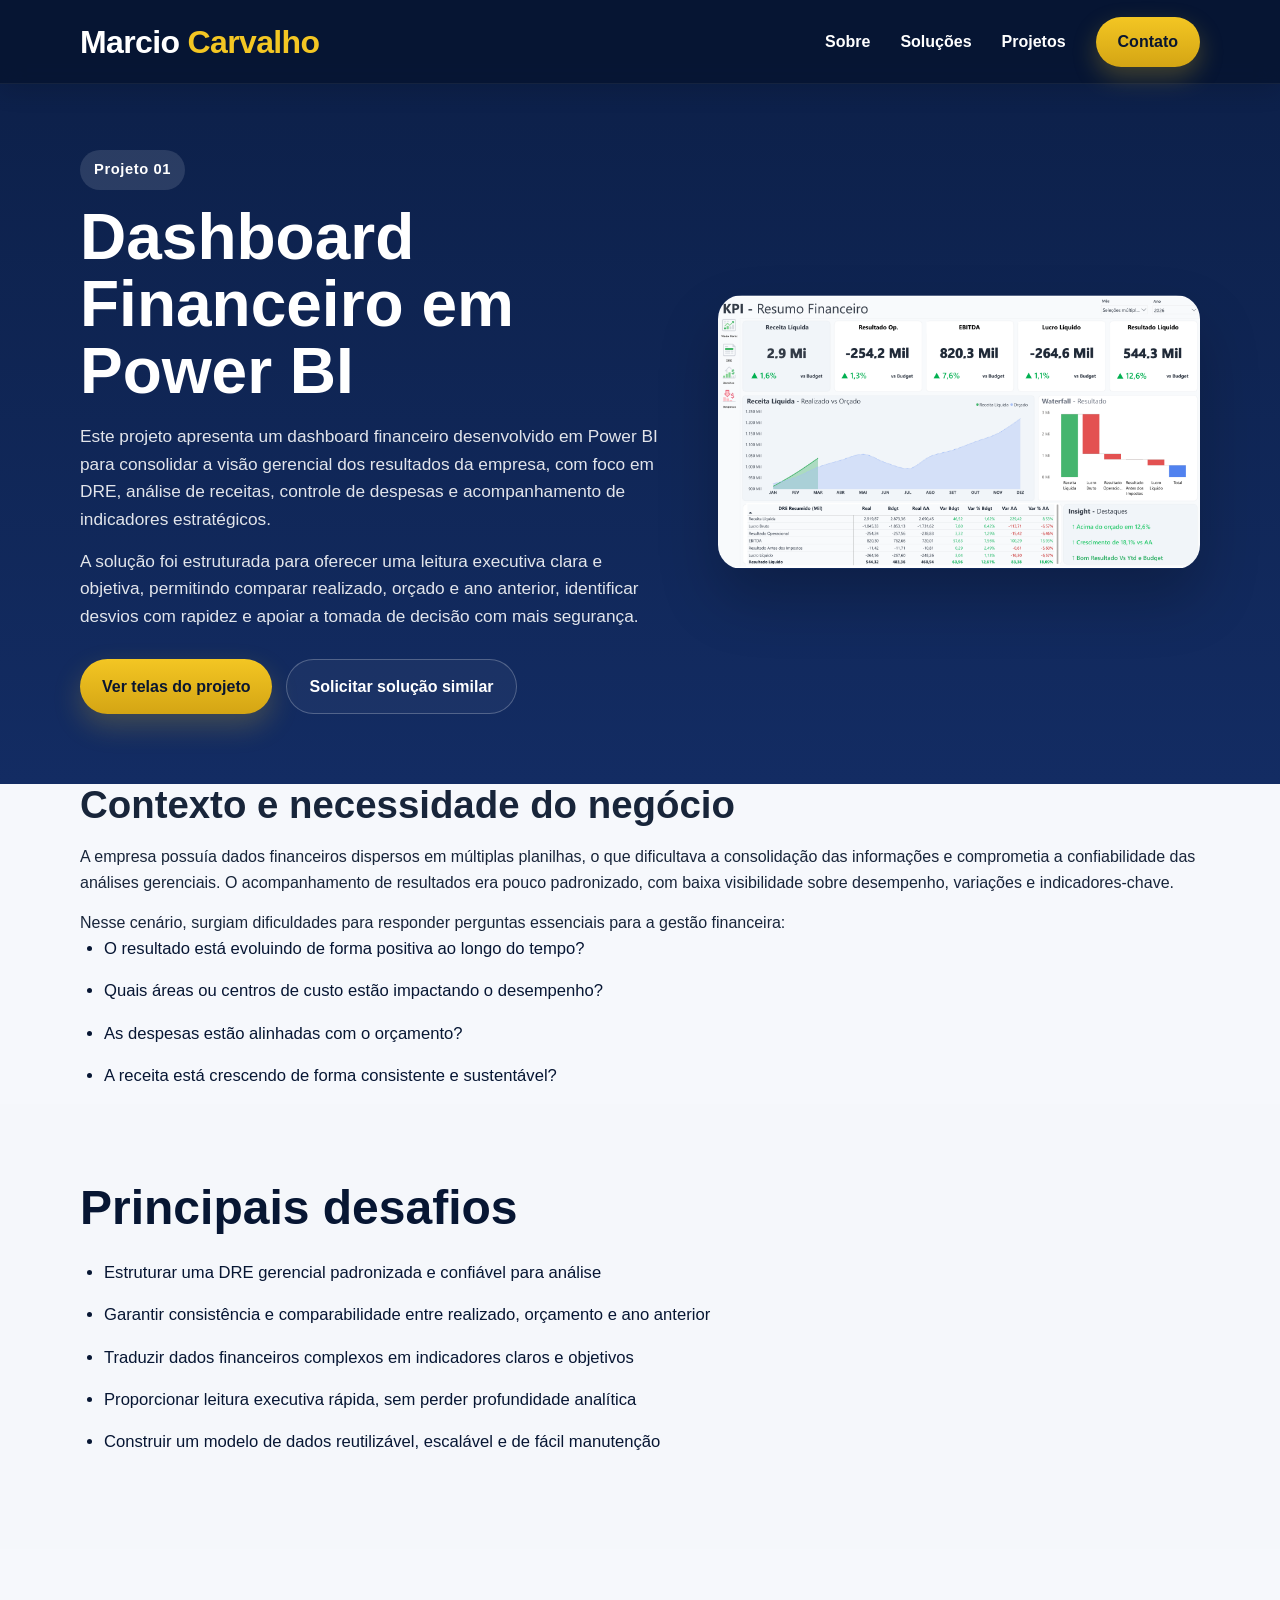
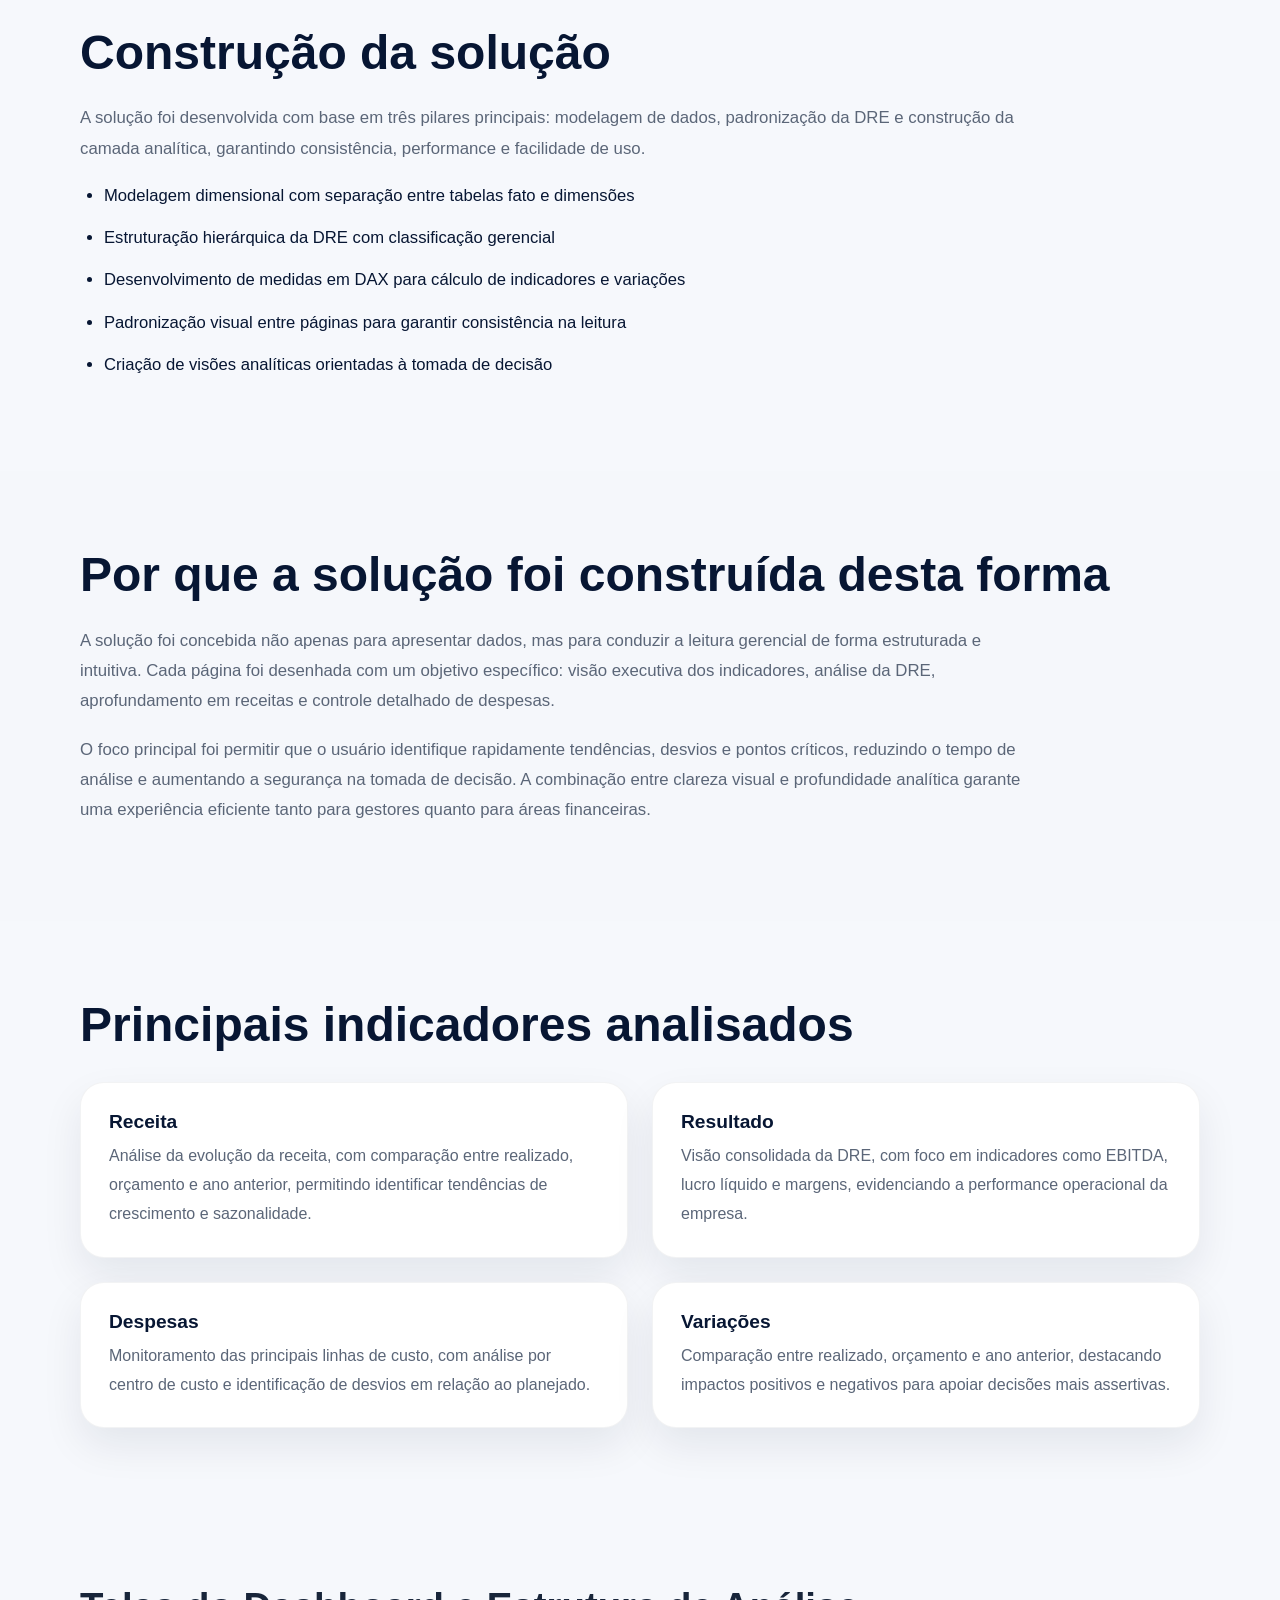
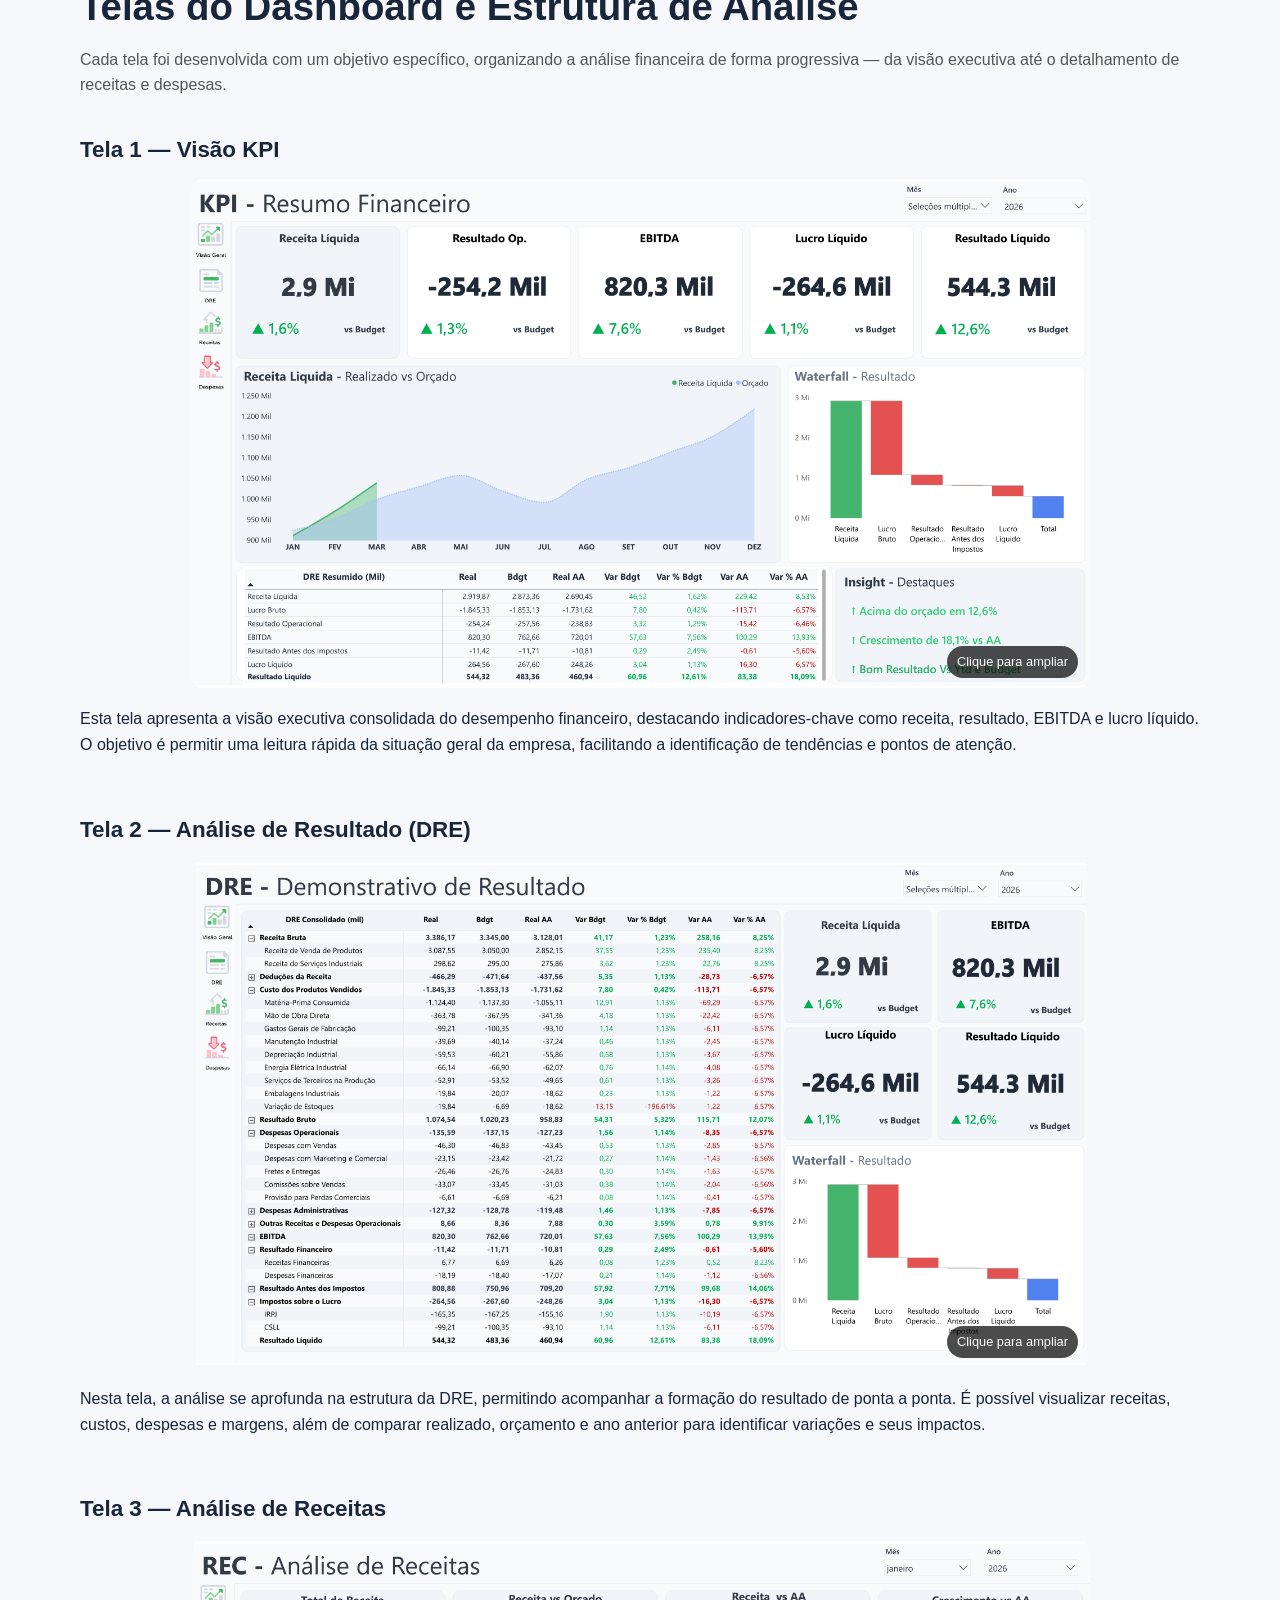
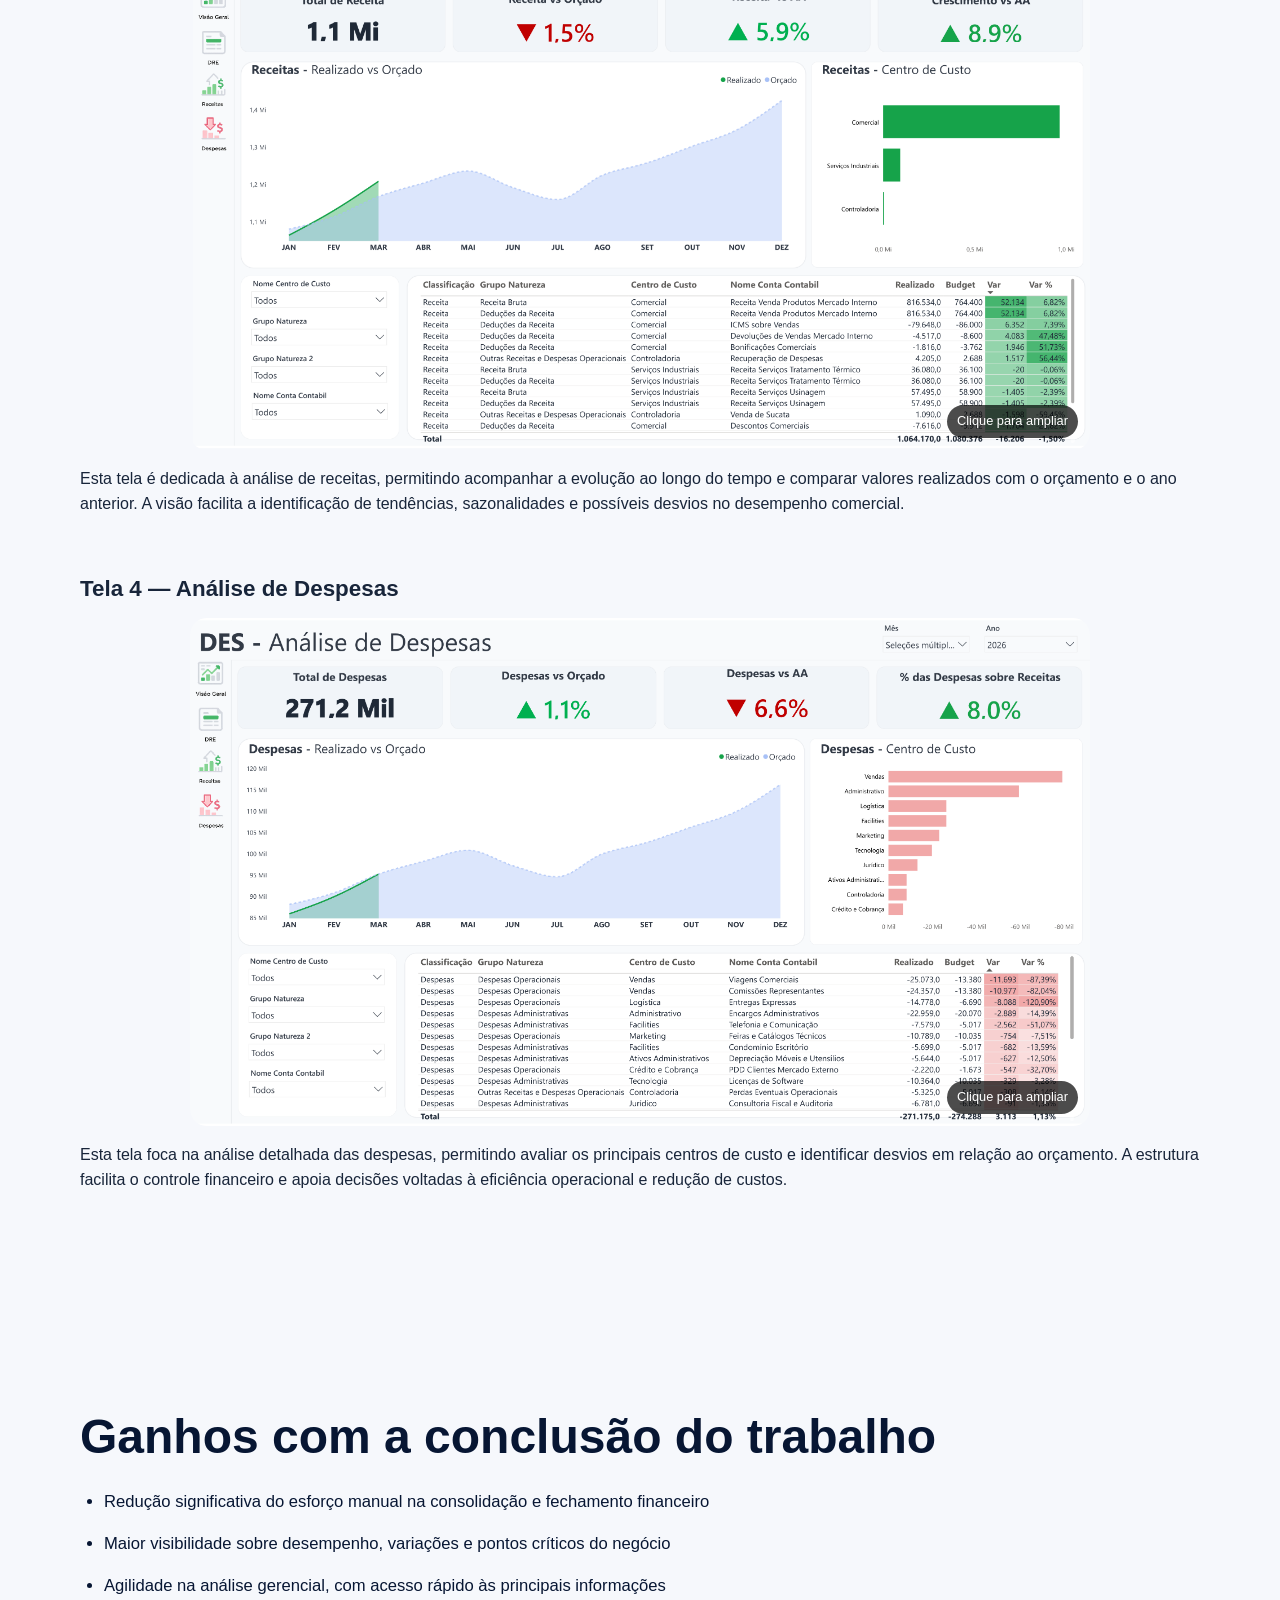
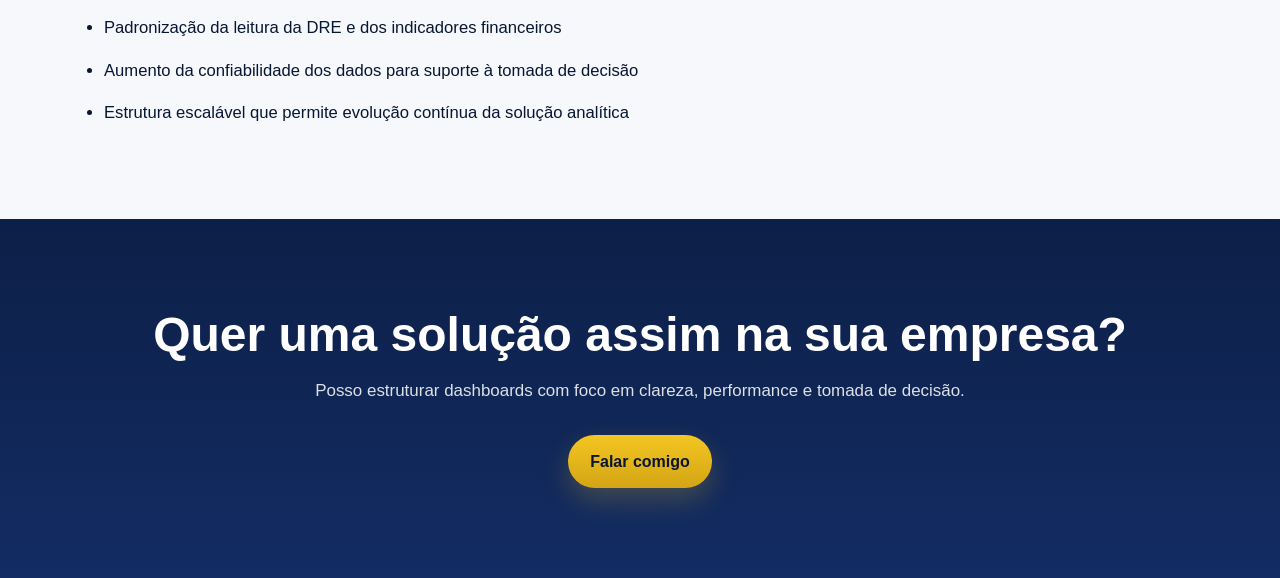
==== projeto1.html @ d1d06596 "Update projeto1.html" ====
<!DOCTYPE html>
<html lang="pt-BR">
<head>

   <!-- META -->
  <meta charset="UTF-8">
  <meta name="viewport" content="width=device-width, initial-scale=1.0">

   <meta name="twitter:card" content="summary_large_image" />
   <meta name="twitter:title" content="Dashboard Financeiro em Power BI | DRE e Fluxo de Caixa" />
   <meta name="twitter:description" content="Dashboard financeiro em Power BI com análise de rentabilidade, fluxo de caixa e apoio à decisão estratégica." />
   <meta name="twitter:image" content="https://mlgc.com.br/assets/img/projeto1.jpg?v=1" />

  <!-- SEO -->
  <title>Dashboard Financeiro em Power BI | DRE e Fluxo de Caixa</title>
  <meta name="description" content="Dashboard financeiro em Power BI com DRE, fluxo de caixa e análise de rentabilidade para suporte à decisão estratégica." />
  <link rel="canonical" href="https://mlgc.com.br/projeto1.html" />

  <!-- Open Graph -->
  <meta property="og:title" content="Dashboard Financeiro em Power BI | DRE e Fluxo de Caixa" />
  <meta property="og:description" content="Projeto de dashboard financeiro em Power BI com DRE, fluxo de caixa e análise de rentabilidade para suporte à decisão estratégica." />
  <meta property="og:type" content="article" />
  <meta property="og:url" content="https://mlgc.com.br/projeto1.html" />
  <meta property="og:image" content="https://mlgc.com.br/assets/img/projeto1.jpg?v=1" />
  <meta property="og:image:width" content="1200" />
  <meta property="og:image:height" content="630" />
  <meta property="og:image:type" content="image/jpeg" />
  
   <!-- ================= CSS ================= -->
  <link rel="stylesheet" href="assets/css/style.css">
  <link rel="stylesheet" href="assets/css/projects.css">

<script type="application/ld+json">
{
  "@context": "https://schema.org",
  "@graph": [
    {
      "@type": "BreadcrumbList",
      "@id": "https://mlgc.com.br/projeto1.html#breadcrumb",
      "itemListElement": [
        {
          "@type": "ListItem",
          "position": 1,
          "name": "Início",
          "item": "https://mlgc.com.br/"
        },
        {
          "@type": "ListItem",
          "position": 2,
          "name": "Projetos",
          "item": "https://mlgc.com.br/#portfolio"
        },
        {
          "@type": "ListItem",
          "position": 3,
          "name": "Dashboard Financeiro",
          "item": "https://mlgc.com.br/projeto1.html"
        }
      ]
    },
    {
      "@type": "WebPage",
      "@id": "https://mlgc.com.br/projeto1.html#webpage",
      "url": "https://mlgc.com.br/projeto1.html",
      "name": "Dashboard Financeiro em Power BI | DRE e Fluxo de Caixa",
      "description": "Projeto de dashboard financeiro em Power BI com DRE, fluxo de caixa e análise de rentabilidade para suporte à decisão estratégica.",
      "inLanguage": "pt-BR",
      "isPartOf": {
        "@id": "https://mlgc.com.br/#website"
      },
      "about": {
        "@id": "https://mlgc.com.br/projeto1.html#article"
      },
      "breadcrumb": {
        "@id": "https://mlgc.com.br/projeto1.html#breadcrumb"
      },
      "primaryImageOfPage": {
        "@type": "ImageObject",
        "@id": "https://mlgc.com.br/projeto1.html#primaryimage",
        "url": "https://mlgc.com.br/assets/img/projetos/projeto1/capa.webp",
        "contentUrl": "https://mlgc.com.br/assets/img/projetos/projeto1/capa.webp"
      }
    },
    {
      "@type": "Article",
      "@id": "https://mlgc.com.br/projeto1.html#article",
      "headline": "Dashboard Financeiro em Power BI",
      "alternativeHeadline": "Estudo de caso de dashboard financeiro com DRE, fluxo de caixa e análise gerencial",
      "description": "Estudo de caso de uma solução em Power BI para consolidar DRE, orçamento, realizado e indicadores financeiros em uma visão executiva clara e confiável.",
      "author": {
        "@id": "https://mlgc.com.br/#person"
      },
      "publisher": {
        "@id": "https://mlgc.com.br/#organization"
      },
      "mainEntityOfPage": {
        "@id": "https://mlgc.com.br/projeto1.html#webpage"
      },
      "image": [
        "https://mlgc.com.br/assets/img/projetos/projeto1/capa.webp",
        "https://mlgc.com.br/assets/img/projetos/projeto1/01.webp",
        "https://mlgc.com.br/assets/img/projetos/projeto1/02.webp"
      ],
      "articleSection": [
        "Dashboard Financeiro",
        "Power BI",
        "Controladoria",
        "DRE",
        "Fluxo de Caixa"
      ],
      "keywords": [
        "dashboard financeiro",
        "Power BI financeiro",
        "DRE em Power BI",
        "fluxo de caixa",
        "controladoria",
        "indicadores financeiros"
      ],
      "about": [
        {
          "@type": "Thing",
          "name": "Power BI"
        },
        {
          "@type": "Thing",
          "name": "Dashboard Financeiro"
        },
        {
          "@type": "Thing",
          "name": "Controladoria"
        }
      ],
      "inLanguage": "pt-BR"
    }
  ]
}
</script>

   <link rel="stylesheet" href="https://cdnjs.cloudflare.com/ajax/libs/font-awesome/6.5.2/css/all.min.css">
   
</head>
<body id="topo">

  <header class="header">
  <div class="nav-shell">
    
    <a href="/index.html#topo" class="logo">
      Marcio <span>Carvalho</span>
    </a>

    <button class="menu-toggle" aria-label="Abrir menu">
      ☰
    </button>

    <nav class="menu">
      <a href="/index.html#sobre">Sobre</a>
      <a href="/index.html#solucoes">Soluções</a>
      <a href="/index.html#portfolio">Projetos</a>
      <a href="/index.html#contato" class="cta">Contato</a>
    </nav>

  </div>
     
</header>

<div class="menu-overlay"></div>

 <main>
  <section class="project-hero">
    <div class="container project-hero-content">
      <div class="project-hero-text">
        <span class="project-eyebrow">Projeto 01</span>
        <h1>Dashboard Financeiro em Power BI</h1>

        <p>
          Este projeto apresenta um dashboard financeiro desenvolvido em Power BI para consolidar a visão gerencial dos resultados da empresa, com foco em DRE, análise de receitas, controle de despesas e acompanhamento de indicadores estratégicos.
        </p>

        <p>
          A solução foi estruturada para oferecer uma leitura executiva clara e objetiva, permitindo comparar realizado, orçado e ano anterior, identificar desvios com rapidez e apoiar a tomada de decisão com mais segurança.
        </p>

        <div class="project-hero-actions">
          <a href="#project-screens" class="btn-primary">Ver telas do projeto</a>
          <a href="index.html#contato" class="btn-secondary">Solicitar solução similar</a>
        </div>
      </div>

      <div class="project-hero-image">
        <img src="/assets/img/projetos/projeto1/capa.webp" alt="Capa do Dashboard Financeiro em Power BI">
      </div>
    </div>
  </section>

   <section class="telas">
  <div class="container">
    <h2>Contexto e necessidade do negócio</h2>

    <p>
      A empresa possuía dados financeiros dispersos em múltiplas planilhas, o que dificultava a consolidação das informações e comprometia a confiabilidade das análises gerenciais.
      O acompanhamento de resultados era pouco padronizado, com baixa visibilidade sobre desempenho, variações e indicadores-chave.
    </p>

    <p>
      Nesse cenário, surgiam dificuldades para responder perguntas essenciais para a gestão financeira:
    </p>

    <ul class="project-list">
      <li>O resultado está evoluindo de forma positiva ao longo do tempo?</li>
      <li>Quais áreas ou centros de custo estão impactando o desempenho?</li>
      <li>As despesas estão alinhadas com o orçamento?</li>
      <li>A receita está crescendo de forma consistente e sustentável?</li>
    </ul>
  </div>
</section>

    <section class="project-section alt">
  <div class="container">
    <h2>Principais desafios</h2>

    <ul class="project-list">
      <li>Estruturar uma DRE gerencial padronizada e confiável para análise</li>
      <li>Garantir consistência e comparabilidade entre realizado, orçamento e ano anterior</li>
      <li>Traduzir dados financeiros complexos em indicadores claros e objetivos</li>
      <li>Proporcionar leitura executiva rápida, sem perder profundidade analítica</li>
      <li>Construir um modelo de dados reutilizável, escalável e de fácil manutenção</li>
    </ul>
  </div>
</section>

    <section class="project-section">
  <div class="container">
    <h2>Construção da solução</h2>

    <p>
      A solução foi desenvolvida com base em três pilares principais: modelagem de dados, padronização da DRE e construção da camada analítica, garantindo consistência, performance e facilidade de uso.
    </p>

    <ul class="project-list">
      <li>Modelagem dimensional com separação entre tabelas fato e dimensões</li>
      <li>Estruturação hierárquica da DRE com classificação gerencial</li>
      <li>Desenvolvimento de medidas em DAX para cálculo de indicadores e variações</li>
      <li>Padronização visual entre páginas para garantir consistência na leitura</li>
      <li>Criação de visões analíticas orientadas à tomada de decisão</li>
    </ul>
  </div>
</section>

    <section class="project-section alt">
  <div class="container">
    <h2>Por que a solução foi construída desta forma</h2>

    <p>
      A solução foi concebida não apenas para apresentar dados, mas para conduzir a leitura gerencial de forma estruturada e intuitiva.
      Cada página foi desenhada com um objetivo específico: visão executiva dos indicadores, análise da DRE, aprofundamento em receitas e controle detalhado de despesas.
    </p>

    <p>
      O foco principal foi permitir que o usuário identifique rapidamente tendências, desvios e pontos críticos,
      reduzindo o tempo de análise e aumentando a segurança na tomada de decisão.
      A combinação entre clareza visual e profundidade analítica garante uma experiência eficiente tanto para gestores quanto para áreas financeiras.
    </p>
  </div>
</section>

    <section class="project-section">
  <div class="container">
    <h2>Principais indicadores analisados</h2>

    <div class="kpi-grid">

      <div class="kpi-card">
        <h3>Receita</h3>
        <p>Análise da evolução da receita, com comparação entre realizado, orçamento e ano anterior, permitindo identificar tendências de crescimento e sazonalidade.</p>
      </div>

      <div class="kpi-card">
        <h3>Resultado</h3>
        <p>Visão consolidada da DRE, com foco em indicadores como EBITDA, lucro líquido e margens, evidenciando a performance operacional da empresa.</p>
      </div>

      <div class="kpi-card">
        <h3>Despesas</h3>
        <p>Monitoramento das principais linhas de custo, com análise por centro de custo e identificação de desvios em relação ao planejado.</p>
      </div>

      <div class="kpi-card">
        <h3>Variações</h3>
        <p>Comparação entre realizado, orçamento e ano anterior, destacando impactos positivos e negativos para apoiar decisões mais assertivas.</p>
      </div>

    </div>
  </div>
</section>

  <section id="project-screens" class="project-screens">
  <div class="container">
    <h2>Telas do Dashboard e Estrutura de Análise</h2>

    <p class="section-intro">
      Cada tela foi desenvolvida com um objetivo específico, organizando a análise financeira de forma progressiva — da visão executiva até o detalhamento de receitas e despesas.
    </p>

    <div class="screen-block">
      <h3>Tela 1 — Visão KPI</h3>

      <div class="screen-image"
           data-lightbox-trigger
           data-image="assets/img/projetos/projeto1/capa.webp"
           data-alt="Visão geral do dashboard financeiro">
        <img src="assets/img/projetos/projeto1/capa.webp" alt="Visão geral do dashboard financeiro">
        <span class="zoom-hint">Clique para ampliar</span>
      </div>

      <p>
        Esta tela apresenta a visão executiva consolidada do desempenho financeiro, destacando indicadores-chave como receita, resultado, EBITDA e lucro líquido.
        O objetivo é permitir uma leitura rápida da situação geral da empresa, facilitando a identificação de tendências e pontos de atenção.
      </p>
    </div>

   <div class="screen-block">
  <h3>Tela 2 — Análise de Resultado (DRE)</h3>

  <div class="screen-image"
       data-lightbox-trigger
       data-image="assets/img/projetos/projeto1/01.webp"
       data-alt="Análise detalhada da DRE">
    <img src="assets/img/projetos/projeto1/01.webp" alt="Análise detalhada da DRE">
    <span class="zoom-hint">Clique para ampliar</span>
  </div>

  <p>
    Nesta tela, a análise se aprofunda na estrutura da DRE, permitindo acompanhar a formação do resultado de ponta a ponta.
    É possível visualizar receitas, custos, despesas e margens, além de comparar realizado, orçamento e ano anterior para identificar variações e seus impactos.
  </p>
</div>

    <div class="screen-block">
  <h3>Tela 3 — Análise de Receitas</h3>

  <div class="screen-image"
       data-lightbox-trigger
       data-image="assets/img/projetos/projeto1/02.webp"
       data-alt="Análise de receitas">
    <img src="assets/img/projetos/projeto1/02.webp" alt="Análise de receitas">
    <span class="zoom-hint">Clique para ampliar</span>
  </div>

  <p>
    Esta tela é dedicada à análise de receitas, permitindo acompanhar a evolução ao longo do tempo e comparar valores realizados com o orçamento e o ano anterior.
    A visão facilita a identificação de tendências, sazonalidades e possíveis desvios no desempenho comercial.
  </p>
</div>

    <div class="screen-block">
  <h3>Tela 4 — Análise de Despesas</h3>

  <div class="screen-image"
       data-lightbox-trigger
       data-image="assets/img/projetos/projeto1/03.webp"
       data-alt="Análise de despesas">
    <img src="assets/img/projetos/projeto1/03.webp" alt="Análise de despesas">
    <span class="zoom-hint">Clique para ampliar</span>
  </div>

  <p>
    Esta tela foca na análise detalhada das despesas, permitindo avaliar os principais centros de custo e identificar desvios em relação ao orçamento.
    A estrutura facilita o controle financeiro e apoia decisões voltadas à eficiência operacional e redução de custos.
  </p>
</div>
  </div>
</section>
     
    <section class="project-section">
  <div class="container">
    <h2>Ganhos com a conclusão do trabalho</h2>

    <ul class="results-list">
      <li>Redução significativa do esforço manual na consolidação e fechamento financeiro</li>
      <li>Maior visibilidade sobre desempenho, variações e pontos críticos do negócio</li>
      <li>Agilidade na análise gerencial, com acesso rápido às principais informações</li>
      <li>Padronização da leitura da DRE e dos indicadores financeiros</li>
      <li>Aumento da confiabilidade dos dados para suporte à tomada de decisão</li>
      <li>Estrutura escalável que permite evolução contínua da solução analítica</li>
    </ul>
  </div>
</section>

    <section class="project-cta">
      <div class="container">
        <h2>Quer uma solução assim na sua empresa?</h2>
        <p>Posso estruturar dashboards com foco em clareza, performance e tomada de decisão.</p>
        <a href="index.html#contato" class="btn-primary">Falar comigo</a>
      </div>
    </section>
  </main>

   <!-- =========================================================
       BOTÃO VOLTAR AO TOPO
       ========================================================= -->
  <button
    id="backToTop"
    class="back-to-top"
    type="button"
    aria-label="Voltar ao topo"
  >
    <i class="fas fa-arrow-up"></i>
  </button>

  <!-- =========================================================
       SCRIPT DO MENU MOBILE + BOTÃO TOPO
       ========================================================= -->
  <script src="assets/js/script.js"></script>
  <script src="assets/js/carousel.js"></script>


 <!-- =========================================================
       imagem LIGHTBOX
       ========================================================= -->
   
<div id="projectLightbox" class="lightbox" aria-hidden="true">
  <div class="lightbox-backdrop" data-lightbox-close></div>

  <div class="lightbox-content">
    <img id="lightboxImage" src="" alt="">
  </div>

  <button class="lightbox-close" data-lightbox-close>&times;</button>
</div>

<script>
document.addEventListener("DOMContentLoaded", function () {

  const lightbox = document.getElementById('projectLightbox');
  const lightboxImage = document.getElementById('lightboxImage');
  const triggers = document.querySelectorAll('[data-lightbox-trigger]');
  const closeElements = document.querySelectorAll('[data-lightbox-close]');

  function openLightbox(src, alt) {
    lightboxImage.src = src;
    lightboxImage.alt = alt || '';
    lightbox.classList.add('is-open');
    document.body.style.overflow = 'hidden';
  }

  function closeLightbox() {
    lightbox.classList.remove('is-open');
    lightboxImage.src = '';
    document.body.style.overflow = '';
  }

  triggers.forEach(el => {
    el.addEventListener('click', function () {
      openLightbox(
        el.getAttribute('data-image'),
        el.getAttribute('data-alt')
      );
    });
  });

  closeElements.forEach(el => {
    el.addEventListener('click', closeLightbox);
  });

  document.addEventListener('keydown', function (e) {
    if (e.key === 'Escape') {
      closeLightbox();
    }
  });

});
</script>
   
</body>
</html>
---- assets/css/style.css ----
/* =========================================================
   VARIÁVEIS
   ========================================================= */
:root {
  --navy: #071633;
  --navy-2: #0b2c6f;
  --navy-3: #0a1f49;
  --gold: #f3c623;
  --gold-2: #d4a514;
  --white: #ffffff;
  --text: #18253a;
  --muted: #5b6678;
  --bg: #f6f8fc;
  --bg-soft: #eef3fb;
  --card: #ffffff;
  --shadow: 0 12px 40px rgba(8, 20, 47, 0.16);
  --header-height: 84px;
  --radius-lg: 22px;
  --radius-md: 18px;
  --radius-sm: 14px;
}

/* =========================================================
   RESET
   ========================================================= */
* {
  margin: 0;
  padding: 0;
  box-sizing: border-box;
}

html {
  scroll-behavior: smooth;
}

body {
  font-family: "Segoe UI", Arial, sans-serif;
  background: var(--bg);
  color: var(--text);
  line-height: 1.6;
}

body.menu-open {
  overflow: hidden;
}

a {
  text-decoration: none;
}

img,
iframe {
  max-width: 100%;
  display: block;
}

input,
textarea,
button {
  font: inherit;
}

/* =========================================================
   ESTRUTURA BASE
   ========================================================= */
.container {
  width: min(92%, 1120px);
  margin: 0 auto;
}

.small {
  max-width: 760px;
}

.section {
  padding: 88px 0;
  scroll-margin-top: 110px;
}

.section.gray {
  background: var(--bg-soft);
}

.section.dark {
  background: linear-gradient(135deg, var(--navy), var(--navy-3));
  color: var(--white);
  text-align: center;
}

h1,
h2,
h3 {
  line-height: 1.1;
}

h2 {
  font-size: clamp(1.9rem, 3vw, 2.6rem);
  margin-bottom: 18px;
}

p + p {
  margin-top: 14px;
}

/* =========================================================
   HEADER / MENU FIXO
   ========================================================= */
.header {
  position: fixed;
  top: 0;
  left: 0;
  width: 100%;
  height: var(--header-height);
  z-index: 1000;
  background: rgba(7, 22, 51, 0.95);
  backdrop-filter: blur(10px);
  border-bottom: 1px solid rgba(255, 255, 255, 0.06);
  box-shadow: 0 8px 22px rgba(0, 0, 0, 0.12);
}

.nav-shell {
  width: min(92%, 1120px);
  margin: 0 auto;
  min-height: var(--header-height);
  display: flex;
  align-items: center;
  justify-content: space-between;
  position: relative;
}

.logo {
  display: inline-block;
  color: var(--white);
  font-size: 2rem;
  font-weight: 800;
  line-height: 0.95;
  letter-spacing: -0.02em;
}

.logo span {
  color: var(--gold);
}

.menu-toggle {
  display: none;
  border: none;
  background: transparent;
  color: var(--white);
  font-size: 2.2rem;
  line-height: 1;
  cursor: pointer;
}

.menu {
  display: flex;
  align-items: center;
  gap: 30px;
}

.menu a {
  color: var(--white);
  font-size: 1rem;
  font-weight: 600;
  position: relative;
  transition: color 0.25s ease;
}

.menu a:not(.cta)::after {
  content: "";
  position: absolute;
  left: 0;
  bottom: -8px;
  width: 0;
  height: 2px;
  background: var(--gold);
  transition: width 0.25s ease;
}

.menu a:hover {
  color: var(--gold);
}

.menu a:hover::after {
  width: 100%;
}

.menu .cta {
  background: linear-gradient(180deg, var(--gold), var(--gold-2));
  color: #0a1630;
  padding: 12px 22px;
  border-radius: 999px;
  font-weight: 800;
  box-shadow: 0 10px 25px rgba(243, 198, 35, 0.25);
}

.menu .cta:hover {
  color: #0a1630;
  filter: brightness(1.03);
}

/* =========================================================
   OVERLAY MENU MOBILE
   ========================================================= */
.menu-overlay {
  position: fixed;
  inset: 0;
  background: rgba(0, 0, 0, 0.42);
  opacity: 0;
  visibility: hidden;
  pointer-events: none;
  transition: opacity 0.25s ease, visibility 0.25s ease;
  z-index: 998;
}

.menu-overlay.active {
  opacity: 1;
  visibility: visible;
  pointer-events: auto;
}

/* =========================================================
   HERO / INÍCIO
   ========================================================= */
.hero {
  padding: 170px 0 96px;
  background:
    linear-gradient(90deg, rgba(7, 22, 51, 0.96), rgba(11, 44, 111, 0.82)),
    linear-gradient(135deg, var(--navy), var(--navy-2));
  color: var(--white);
  text-align: center;
}

.hero-content {
  max-width: 980px;
}

.hero h1 {
  font-size: clamp(2.4rem, 6vw, 4.6rem);
  letter-spacing: -0.03em;
  margin-bottom: 22px;
}

.hero-text {
  max-width: 760px;
  margin: 0 auto;
  font-size: 1.15rem;
  line-height: 1.8;
  color: rgba(255, 255, 255, 0.92);
}

.hero-text-secondary {
  margin-top: 12px;
  color: rgba(255, 255, 255, 0.88);
}

.hero-highlight {
  color: var(--gold);
  font-weight: 700;
}

/* =========================================================
   BOTÕES GERAIS
   ========================================================= */
.buttons {
  margin-top: 34px;
  display: flex;
  justify-content: center;
  gap: 16px;
  flex-wrap: wrap;
}

.btn {
  min-width: 210px;
  padding: 14px 26px;
  border-radius: 999px;
  font-size: 1rem;
  font-weight: 700;
  text-align: center;
  transition: 0.25s ease;
}

.btn.primary {
  background: linear-gradient(180deg, var(--gold), var(--gold-2));
  color: #0a1630;
  box-shadow: 0 12px 28px rgba(243, 198, 35, 0.24);
}

.btn.primary:hover {
  transform: translateY(-2px);
}

.btn.secondary {
  border: 1px solid rgba(255, 255, 255, 0.75);
  color: var(--white);
  background: rgba(255, 255, 255, 0.02);
}

.btn.secondary:hover {
  background: rgba(255, 255, 255, 0.1);
}

/* =========================================================
   SOBRE
   ========================================================= */

.section-sobre .sobre-content {
  display: grid;
  grid-template-columns: minmax(320px, 1.1fr) minmax(320px, 0.9fr);
  gap: 40px;
  align-items: start;
}

.section-sobre .sobre-texto {
  width: 100%;
}

.section-sobre .sobre-texto p {
  margin-bottom: 22px;
}

.section-sobre .sobre-acoes {
  margin-top: 26px;
}

.section-sobre .sobre-cards {
  display: grid;
  grid-template-columns: repeat(2, minmax(220px, 1fr));
  gap: 20px;
  align-self: start;
}

/* =========================================================
   GRIDS GENÉRICOS
   ========================================================= */
.grid {
  margin-top: 28px;
  display: grid;
  grid-template-columns: repeat(3, minmax(0, 1fr));
  gap: 24px;
}

.card {
  background: var(--card);
  border-radius: var(--radius-lg);
  padding: 28px;
  box-shadow: var(--shadow);
}

.card h3 {
  margin-bottom: 10px;
  font-size: 1.22rem;
}

.card p {
  color: var(--muted);
}

iframe {
  width: 100%;
  height: 260px;
  margin-top: 18px;
  border: 0;
  border-radius: 16px;
  background: #e9eef7;
}

/* =========================================================
   CONTATO
   ========================================================= */
.contato-section {
  background: var(--bg);
}

.contato-wrapper {
  display: grid;
  grid-template-columns: 0.95fr 1.05fr;
  gap: 32px;
  align-items: stretch;
  margin-top: 12px;
}

.contato-info-box,
.contato-form-box {
  background: #ffffff;
  border-radius: 24px;
  padding: 32px;
  box-shadow: 0 10px 30px rgba(8, 20, 47, 0.08);
}

.contato-tag {
  display: inline-block;
  margin-bottom: 14px;
  padding: 8px 14px;
  border-radius: 999px;
  background: rgba(243, 198, 35, 0.14);
  color: #0b2c6f;
  font-size: 0.9rem;
  font-weight: 700;
}

.contato-info-box h2 {
  margin-bottom: 14px;
}

.contato-desc {
  color: var(--muted);
  font-size: 1rem;
  line-height: 1.7;
  margin-bottom: 26px;
}

.contato-canais {
  display: flex;
  flex-direction: column;
  gap: 14px;
}

.contato-link {
  display: flex;
  align-items: center;
  gap: 12px;
  padding: 16px 18px;
  border-radius: 16px;
  background: #f8faff;
  border: 1px solid #e3eaf5;
  color: var(--text);
  text-decoration: none;
  transition: transform 0.22s ease, box-shadow 0.22s ease, border-color 0.22s ease;
  word-break: break-word;
}

.contato-link i {
  color: var(--gold);
  font-size: 1.1rem;
  min-width: 20px;
}

.contato-link span {
  line-height: 1.4;
}

.contato-link:hover {
  transform: translateY(-2px);
  box-shadow: 0 10px 22px rgba(8, 20, 47, 0.08);
  border-color: #d5dfef;
}

.whatsapp-link {
  background: linear-gradient(180deg, var(--gold), var(--gold-2));
  color: #0a1630;
  font-weight: 800;
  border: none;
  box-shadow: 0 12px 28px rgba(243, 198, 35, 0.2);
}

.whatsapp-link i {
  color: #0a1630;
}

.whatsapp-link:hover {
  transform: translateY(-2px);
  box-shadow: 0 16px 30px rgba(243, 198, 35, 0.26);
}

/* FORMULÁRIO */
.contato-form {
  display: flex;
  flex-direction: column;
  gap: 18px;
}

.form-group {
  display: flex;
  flex-direction: column;
  gap: 8px;
}

.form-group label {
  font-size: 0.95rem;
  font-weight: 700;
  color: var(--text);
}

.contato-form input,
.contato-form textarea {
  width: 100%;
  border: 1px solid #d7dfed;
  border-radius: 16px;
  padding: 16px 18px;
  background: #ffffff;
  color: var(--text);
  outline: none;
  transition: border-color 0.22s ease, box-shadow 0.22s ease;
}

.contato-form input::placeholder,
.contato-form textarea::placeholder {
  color: #7c8798;
}

.contato-form input:focus,
.contato-form textarea:focus {
  border-color: #b9c8e2;
  box-shadow: 0 0 0 4px rgba(11, 44, 111, 0.06);
}

.contato-form textarea {
  min-height: 180px;
  resize: vertical;
}

.btn-enviar {
  width: 100%;
  border: none;
  border-radius: 16px;
  padding: 16px 20px;
  background: linear-gradient(180deg, var(--gold), var(--gold-2));
  color: #0a1630;
  font-size: 1rem;
  font-weight: 800;
  cursor: pointer;
  box-shadow: 0 12px 28px rgba(243, 198, 35, 0.2);
  transition: transform 0.22s ease, box-shadow 0.22s ease;
}

.btn-enviar:hover {
  transform: translateY(-2px);
  box-shadow: 0 16px 30px rgba(243, 198, 35, 0.26);
}

/* =========================================================
   CONTATO RESPONSIVO
   ========================================================= */
@media (max-width: 900px) {
  .contato-wrapper {
    grid-template-columns: 1fr;
    gap: 22px;
  }
}

@media (max-width: 768px) {
  .contato-info-box,
  .contato-form-box {
    padding: 22px;
    border-radius: 20px;
  }

  .contato-info-box h2 {
    margin-bottom: 12px;
  }

  .contato-desc {
    font-size: 0.98rem;
    margin-bottom: 20px;
  }

  .contato-link {
    padding: 14px 14px;
    border-radius: 14px;
    align-items: flex-start;
  }

  .contato-link span {
    font-size: 0.96rem;
  }

  .contato-form {
    gap: 14px;
  }

  .form-group label {
    font-size: 0.9rem;
  }

  .contato-form input,
  .contato-form textarea {
    padding: 14px 16px;
    border-radius: 14px;
  }

  .contato-form textarea {
    min-height: 160px;
  }

  .btn-enviar {
    padding: 15px 18px;
    border-radius: 14px;
  }
}

/* =========================================================
   FOOTER
   ========================================================= */
footer {
  padding: 24px 0;
  text-align: center;
  background: var(--navy);
  color: rgba(255, 255, 255, 0.85);
}

/* =========================================================
   BOTÃO VOLTAR AO TOPO
   ========================================================= */
.back-to-top {
  position: fixed;
  right: 22px;
  bottom: 22px;
  width: 52px;
  height: 52px;
  border: none;
  border-radius: 50%;
  display: inline-flex;
  align-items: center;
  justify-content: center;
  background: linear-gradient(180deg, var(--gold), var(--gold-2));
  color: #0a1630;
  box-shadow: 0 14px 28px rgba(243, 198, 35, 0.28);
  opacity: 0;
  visibility: hidden;
  pointer-events: none;
  transform: translateY(10px);
  transition: opacity 0.25s ease, visibility 0.25s ease, transform 0.25s ease;
  z-index: 1002;
}

.back-to-top.show {
  opacity: 1;
  visibility: visible;
  pointer-events: auto;
  transform: translateY(0);
}

.back-to-top i {
  font-size: 1rem;
}

/* =========================================================
   TABLET
   ========================================================= */
@media (max-width: 900px) {
  .grid,
  .contact {
    grid-template-columns: 1fr;
  }

  .sobre-content {
    grid-template-columns: 1fr;
  }

  .sobre-cards {
    grid-template-columns: repeat(2, minmax(0, 1fr));
  }
}

/* =========================================================
   MOBILE
   ========================================================= */
@media (max-width: 768px) {
  .sobre-texto p {
    text-align: left;
  }

  .header {
    width: 100%;
  }

  .nav-shell {
    width: 100%;
    margin: 0;
    min-height: var(--header-height);
    padding-left: 24px;
    padding-right: 8px;
  }

  .logo {
    font-size: 1.42rem;
    max-width: 180px;
    line-height: 0.95;
  }

  .menu-toggle {
    display: inline-flex;
    align-items: center;
    justify-content: center;
    position: absolute;
    top: 50%;
    right: 4px;
    transform: translateY(-50%);
    width: 56px;
    height: 56px;
    font-size: 2.7rem;
    z-index: 1001;
  }

  .menu {
    position: fixed;
    top: 0;
    right: -100%;
    width: min(80vw, 300px);
    height: 100vh;
    padding: 96px 24px 28px 28px;
    background: linear-gradient(180deg, #071633, #0b2557);
    box-shadow: -14px 0 40px rgba(0, 0, 0, 0.28);
    flex-direction: column;
    align-items: flex-start;
    gap: 22px;
    transition: right 0.28s ease;
    z-index: 999;
  }

  .menu.active {
    right: 0;
  }

  .menu a {
    width: 100%;
    margin: 0;
    font-size: 1.16rem;
  }

  .menu a:not(.cta)::after {
    bottom: -6px;
  }

  .menu .cta {
    margin-top: 10px;
    text-align: center;
    width: auto;
    padding: 12px 22px;
  }

  .hero {
    padding: 132px 0 74px;
  }

  .hero h1 {
    font-size: clamp(2.2rem, 9vw, 3rem);
  }

  .hero p {
    font-size: 1rem;
    max-width: 92%;
  }

  .buttons {
    flex-direction: column;
    align-items: center;
  }

  .btn {
    width: min(100%, 280px);
    min-width: 0;
  }

  .section {
    padding: 74px 0;
    scroll-margin-top: 92px;
  }

  .sobre-content {
    grid-template-columns: 1fr;
    gap: 26px;
  }

  .sobre-texto {
    order: 1;
  }

  .sobre-cards {
    order: 2;
    grid-template-columns: 1fr;
    gap: 16px;
  }

  .info-card {
    min-height: auto;
    padding: 22px 20px;
  }

  iframe {
    height: 210px;
  }

  .back-to-top {
    width: 48px;
    height: 48px;
    right: 18px;
    bottom: 18px;
  }
}

/* =========================================================
   PROPOSTA DE VALOR
   ========================================================= */

.section-subtitle {
  max-width: 780px;
  margin-bottom: 28px;
  color: var(--muted);
  font-size: 1.05rem;
}

.solucoes-grid {
  margin-top: 10px;
}

.destaque-card {
  border-radius: 22px;
  transition: transform 0.25s ease, box-shadow 0.25s ease;
}

.destaque-card i {
  font-size: 1.7rem;
  color: var(--gold);
  margin-bottom: 16px;
}

.destaque-card h3 {
  margin-bottom: 12px;
}

.destaque-card:hover {
  transform: translateY(-6px);
  box-shadow: 0 18px 38px rgba(8, 20, 47, 0.14);
}

/* ================= HOVER PROFISSIONAL ================= */

.destaque-card {
  transition: all 0.25s ease;
  cursor: default;
}

.destaque-card:hover {
  transform: translateY(-6px);
  box-shadow: 0 18px 38px rgba(8, 20, 47, 0.14);
}

/* ÍCONE */
.destaque-card i {
  transition: transform 0.25s ease, color 0.25s ease;
}

.destaque-card:hover i {
  transform: scale(1.1);
  color: #f3c623; /* sua cor */
}

/* TÍTULO */
.destaque-card h3 {
  transition: color 0.25s ease;
}

.destaque-card:hover h3 {
  color: #0b2c6f;
}

.highlight-diferencial {
  margin-top: 20px;
  font-weight: 600;
  color: #f3c623;
  text-align: center;
  font-size: 0.95rem;
  letter-spacing: 0.5px;
}
/* ================= INFO CONTATO ================= */

.contato-info {
  margin-top: 20px;
}

.contato-info p {
  display: flex;
  align-items: center;
  gap: 10px;
  margin-bottom: 10px;
  font-size: 0.95rem;
}

.contato-info i {
  color: #f3c623;
}

.contato-info a {
  color: var(--text);
  text-decoration: none;
}

.contato-info a:hover {
  color: #0b2c6f;
}

/* ================= CONTATO - TEXTO ================= */
.contato-texto p {
  margin-bottom: 18px;
}

.contato-info {
  margin-top: 18px;
  display: flex;
  flex-direction: column;
  gap: 12px;
}

.contato-item {
  display: flex;
  align-items: center;
  gap: 12px;
  padding: 12px 14px;
  background: #ffffff;
  border-radius: 14px;
  box-shadow: 0 6px 18px rgba(8, 20, 47, 0.06);
  color: var(--text);
  text-decoration: none;
  transition: 0.2s ease;
}

.contato-item i {
  color: #f3c623;
  font-size: 1.1rem;
  min-width: 20px;
}

.contato-item span {
  word-break: break-word;
  line-height: 1.4;
}

.contato-item:hover {
  transform: translateY(-2px);
  box-shadow: 0 10px 22px rgba(8, 20, 47, 0.1);
}

/* ================= MOBILE - CONTATO ================= */
@media (max-width: 768px) {
  .contact {
    gap: 22px;
  }

  .contato-texto {
    margin-bottom: 4px;
  }

  .contato-texto .whatsapp {
    width: 100%;
    text-align: center;
    margin-top: 6px;
  }

  .contato-info {
    margin-top: 16px;
  }

  .contato-item {
    padding: 14px;
    border-radius: 16px;
  }

  form {
    padding: 20px;
  }

  input,
  textarea {
    margin-bottom: 12px;
  }

  textarea {
    min-height: 170px;
  }
}

.skills-logos {
  margin-top: 22px;
  display: flex;
  justify-content: center;
  align-items: center;
  gap: 18px;
  flex-wrap: wrap;
}

.skills-logos img {
  height: 34px;
  width: auto;
  object-fit: contain;
  filter: grayscale(10%);
  opacity: 0.95;
  transition: transform 0.2s ease, opacity 0.2s ease;
}

.skills-logos img:hover {
  transform: translateY(-2px);
  opacity: 1;
}

.hero-cv {
  margin-top: 25px;
}

.btn-cv {
  display: inline-block;
  background: transparent;
  color: var(--gold);
  border: 2px solid var(--gold);
  padding: 10px 18px;
  border-radius: 999px;
  font-weight: 600;
  text-decoration: none;
  transition: all 0.3s ease;
}

.btn-cv:hover {
  background: var(--gold);
  color: #0b1f3a;
  transform: translateY(-2px);
}


.sobre-acoes {
  margin-top: 20px;
}


/* Botão currículo na seção Sobre */
.section-sobre .btn-cv {
  display: inline-flex;
  align-items: center;
  justify-content: center;
  gap: 8px;
  padding: 12px 22px;
  border-radius: 999px;

  background-color: var(--gold);
  color: #1c2b4a;
  border: 2px solid var(--gold);

  text-decoration: none;
  font-weight: 700;
  transition: all 0.3s ease;
}

.section-sobre .btn-cv:hover {
  background: var(--gold);
  color: #0b1f3a;
  transform: translateY(-2px);
}

/* Responsivo */
@media (max-width: 992px) {
  .section-sobre .sobre-content {
    grid-template-columns: 1fr;
    gap: 28px;
  }

  .section-sobre .sobre-cards {
    grid-template-columns: 1fr 1fr;
  }
}

@media (max-width: 640px) {
  .section-sobre .sobre-cards {
    grid-template-columns: 1fr;
  }
}

/* =========================================================
   PROJETOS COM CARROSSEL
   ========================================================= */

.projetos-grid {
  align-items: stretch;
}

.project-card {
  padding: 0;
  overflow: hidden;
  display: flex;
  flex-direction: column;
}

.project-carousel {
  position: relative;
  width: 100%;
  aspect-ratio: 16 / 9;
  background: #dfe7f3;
  overflow: hidden;
}

.carousel-track {
  width: 100%;
  height: 100%;
  position: relative;
}

.carousel-image {
  position: absolute;
  inset: 0;
  width: 100%;
  height: 100%;
  object-fit: cover;
  opacity: 0;
  transition: opacity 0.45s ease;
}

.carousel-image.active {
  opacity: 1;
}

.carousel-btn {
  position: absolute;
  top: 50%;
  transform: translateY(-50%);
  width: 42px;
  height: 42px;
  border: none;
  border-radius: 50%;
  background: rgba(7, 22, 51, 0.72);
  color: #fff;
  font-size: 1.1rem;
  cursor: pointer;
  z-index: 2;
  transition: background 0.25s ease, transform 0.25s ease;
}

.carousel-btn:hover {
  background: rgba(11, 44, 111, 0.92);
}

.carousel-btn.prev {
  left: 12px;
}

.carousel-btn.next {
  right: 12px;
}

.project-card-content {
  padding: 24px 24px 28px;
}

.project-card-content h3 {
  margin-bottom: 10px;
  font-size: 1.22rem;
}

.project-card-content p {
  color: var(--muted);
  margin-bottom: 20px;
}

.project-link {
  display: inline-flex;
  align-items: center;
  justify-content: center;
  padding: 12px 18px;
  border-radius: 999px;
  background: linear-gradient(180deg, var(--gold), var(--gold-2));
  color: #0a1630;
  font-weight: 800;
  transition: transform 0.22s ease, box-shadow 0.22s ease;
  box-shadow: 0 10px 24px rgba(243, 198, 35, 0.24);
}

.project-link:hover {
  transform: translateY(-2px);
  box-shadow: 0 14px 28px rgba(243, 198, 35, 0.3);
}

@media (max-width: 980px) {
  .projetos-grid {
    grid-template-columns: 1fr;
  }
}

@media (max-width: 640px) {
  .carousel-btn {
    width: 38px;
    height: 38px;
    font-size: 1rem;
  }

  .project-card-content {
    padding: 20px 20px 24px;
  }
}

.project-cover {
  position: relative;
  width: 100%;
  border: 0;
  background: transparent;
  padding: 0;
  cursor: pointer;
  display: block;
  overflow: hidden;
  border-radius: 18px;
}

.project-cover-image {
  width: 100%;
  display: block;
  border-radius: 18px;
  transition: transform 0.35s ease;
}

.project-cover:hover .project-cover-image {
  transform: scale(1.03);
}

.project-cover-zoom {
  position: absolute;
  right: 14px;
  bottom: 14px;
  background: rgba(10, 18, 35, 0.82);
  color: #fff;
  padding: 8px 12px;
  border-radius: 999px;
  font-size: 0.85rem;
  font-weight: 600;
}

.lightbox {
  position: fixed;
  inset: 0;
  display: none;
  align-items: center;
  justify-content: center;
  z-index: 9999;
}

.lightbox.is-open {
  display: flex;
}

.lightbox-backdrop {
  position: absolute;
  inset: 0;
  background: rgba(0, 0, 0, 0.82);
}

.lightbox-content {
  position: relative;
  z-index: 2;
  max-width: 92vw;
  max-height: 88vh;
  padding: 12px;
}

.lightbox-content img {
  display: block;
  max-width: 100%;
  max-height: 85vh;
  border-radius: 16px;
  box-shadow: 0 20px 60px rgba(0, 0, 0, 0.4);
}

.lightbox-close {
  position: absolute;
  top: 18px;
  right: 18px;
  z-index: 3;
  width: 44px;
  height: 44px;
  border: 0;
  border-radius: 50%;
  background: rgba(255, 255, 255, 0.15);
  color: #fff;
  font-size: 1.6rem;
  cursor: pointer;
}

.project-screens {
  padding: 80px 0;
}

.section-intro {
  margin-bottom: 40px;
  color: #555;
}

.screen-block {
  margin-bottom: 60px;
}

.screen-block h3 {
  margin-bottom: 16px;
  font-size: 1.4rem;
}

.screen-image {
  max-width: 900px;   /* controla o tamanho */
  margin: 0 auto 16px; /* centraliza */
  position: relative;
  cursor: pointer;
  border-radius: 16px;
  overflow: hidden;
}

.screen-image img {
  width: 100%;
  display: block;
  border-radius: 16px;
  transition: transform 0.3s ease;
}

.screen-image:hover img {
  transform: scale(1.03);
}

.zoom-hint {
  position: absolute;
  bottom: 12px;
  right: 12px;
  background: rgba(0,0,0,0.7);
  color: #fff;
  padding: 6px 10px;
  border-radius: 999px;
  font-size: 0.8rem;
}
---- assets/css/projects.css ----
/* =========================================================
   PÁGINAS DE PROJETO
   ========================================================= */

.project-hero {
  padding: 150px 0 70px;
  background: linear-gradient(180deg, #0c1f47 0%, #132c63 100%);
  color: #fff;
}

.project-hero-content {
  display: grid;
  grid-template-columns: 1.1fr 0.9fr;
  gap: 48px;
  align-items: center;
}

.project-eyebrow {
  display: inline-block;
  margin-bottom: 14px;
  padding: 8px 14px;
  border-radius: 999px;
  background: rgba(255, 255, 255, 0.12);
  font-size: 0.92rem;
  font-weight: 700;
  letter-spacing: 0.04em;
}

.project-hero h1 {
  font-size: clamp(2.4rem, 5vw, 4rem);
  line-height: 1.05;
  margin-bottom: 18px;
  color: #fff;
}

.project-hero p {
  font-size: 1.08rem;
  color: rgba(255, 255, 255, 0.88);
  max-width: 700px;
}

.project-hero-actions {
  display: flex;
  gap: 14px;
  flex-wrap: wrap;
  margin-top: 28px;
}

.btn-primary,
.btn-secondary {
  display: inline-flex;
  align-items: center;
  justify-content: center;
  min-height: 50px;
  padding: 14px 22px;
  border-radius: 999px;
  font-weight: 800;
  transition: transform 0.22s ease, box-shadow 0.22s ease, background 0.22s ease;
}

.btn-primary {
  background: linear-gradient(180deg, var(--gold), var(--gold-2));
  color: #0a1630;
  box-shadow: 0 12px 28px rgba(243, 198, 35, 0.22);
}

.btn-primary:hover {
  transform: translateY(-2px);
  box-shadow: 0 16px 30px rgba(243, 198, 35, 0.28);
}

.btn-secondary {
  border: 1px solid rgba(255, 255, 255, 0.24);
  color: #fff;
  background: rgba(255, 255, 255, 0.04);
}

.btn-secondary:hover {
  transform: translateY(-2px);
  background: rgba(255, 255, 255, 0.1);
}

.project-hero-image img {
  width: 100%;
  display: block;
  border-radius: 24px;
  box-shadow: 0 30px 60px rgba(0, 0, 0, 0.22);
}

.project-section {
  padding: 78px 0;
}

.project-section.alt {
  background: #f5f7fb;
}

.project-section h2 {
  font-size: clamp(2rem, 4vw, 3rem);
  margin-bottom: 24px;
  color: var(--navy);
}

.project-section p {
  max-width: 950px;
  color: var(--muted);
  font-size: 1.05rem;
  line-height: 1.8;
  margin-bottom: 18px;
}

.project-list,
.results-list {
  margin: 0;
  padding-left: 24px;
}

.project-list li,
.results-list li {
  margin-bottom: 14px;
  color: var(--navy);
  line-height: 1.7;
  font-size: 1.04rem;
}

.kpi-grid {
  display: grid;
  grid-template-columns: repeat(2, minmax(0, 1fr));
  gap: 24px;
  margin-top: 30px;
}

.kpi-card {
  background: #fff;
  border-radius: 24px;
  padding: 28px;
  box-shadow: 0 18px 40px rgba(10, 22, 48, 0.08);
  border: 1px solid rgba(10, 22, 48, 0.05);
}

.kpi-card h3 {
  margin-bottom: 10px;
  color: var(--navy);
  font-size: 1.2rem;
}

.kpi-card p {
  margin: 0;
  font-size: 1rem;
}

.project-gallery {
  position: relative;
  width: 100%;
  aspect-ratio: 16 / 9;
  border-radius: 28px;
  overflow: hidden;
  background: #dce5f3;
  box-shadow: 0 25px 55px rgba(10, 22, 48, 0.12);
}

.project-gallery .carousel-track {
  width: 100%;
  height: 100%;
  position: relative;
}

.project-gallery .carousel-image {
  position: absolute;
  inset: 0;
  width: 100%;
  height: 100%;
  object-fit: cover;
  opacity: 0;
  transition: opacity 0.45s ease;
}

.project-gallery .carousel-image.active {
  opacity: 1;
}

.project-cta {
  padding: 90px 0;
  text-align: center;
  background: linear-gradient(180deg, #0c1f47 0%, #132c63 100%);
  color: #fff;
}

.project-cta h2 {
  font-size: clamp(2rem, 4vw, 3rem);
  margin-bottom: 14px;
  color: #fff;
}

.project-cta p {
  max-width: 760px;
  margin: 0 auto 28px;
  color: rgba(255, 255, 255, 0.86);
  font-size: 1.06rem;
  line-height: 1.8;
}

@media (max-width: 980px) {
  .project-hero {
    padding: 130px 0 60px;
  }

  .project-hero-content {
    grid-template-columns: 1fr;
  }

  .kpi-grid {
    grid-template-columns: 1fr;
  }
}

@media (max-width: 640px) {
  .project-section {
    padding: 58px 0;
  }

  .project-hero-actions {
    flex-direction: column;
    align-items: stretch;
  }

  .btn-primary,
  .btn-secondary {
    width: 100%;
  }
}
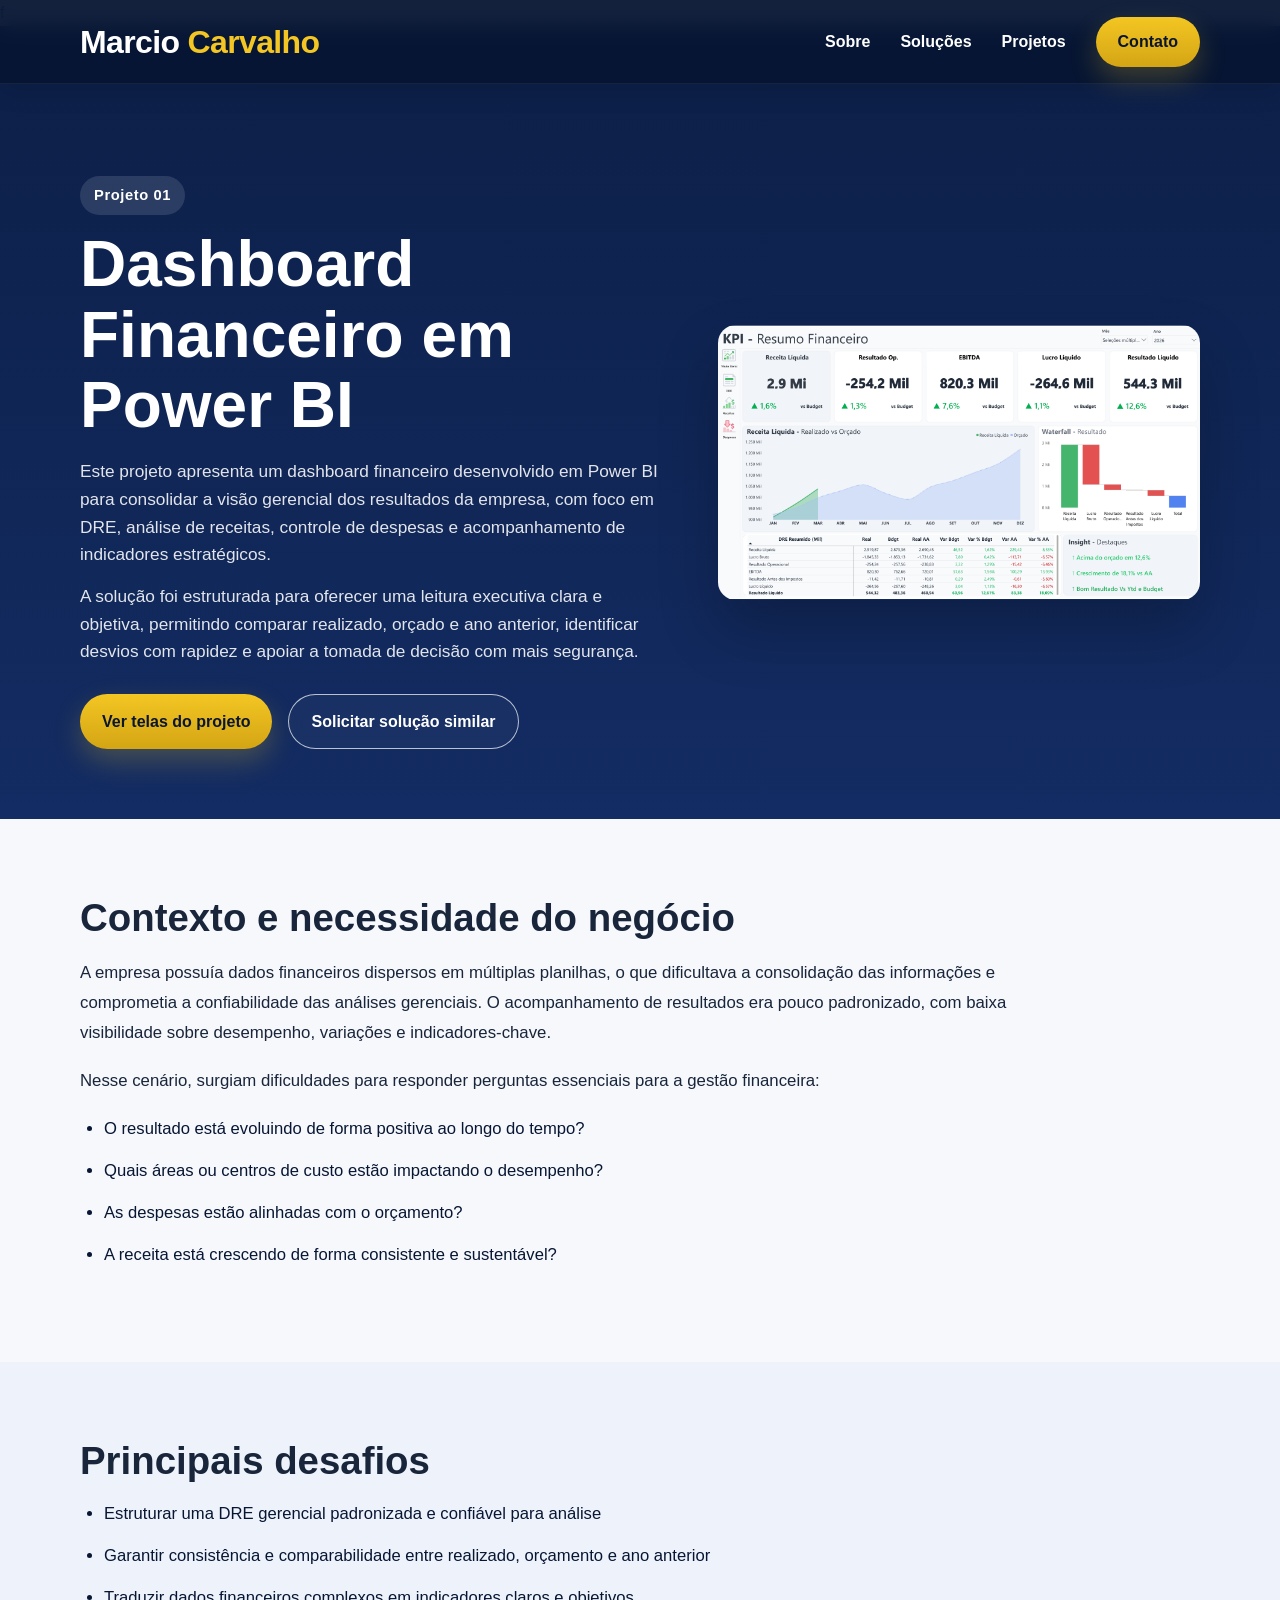
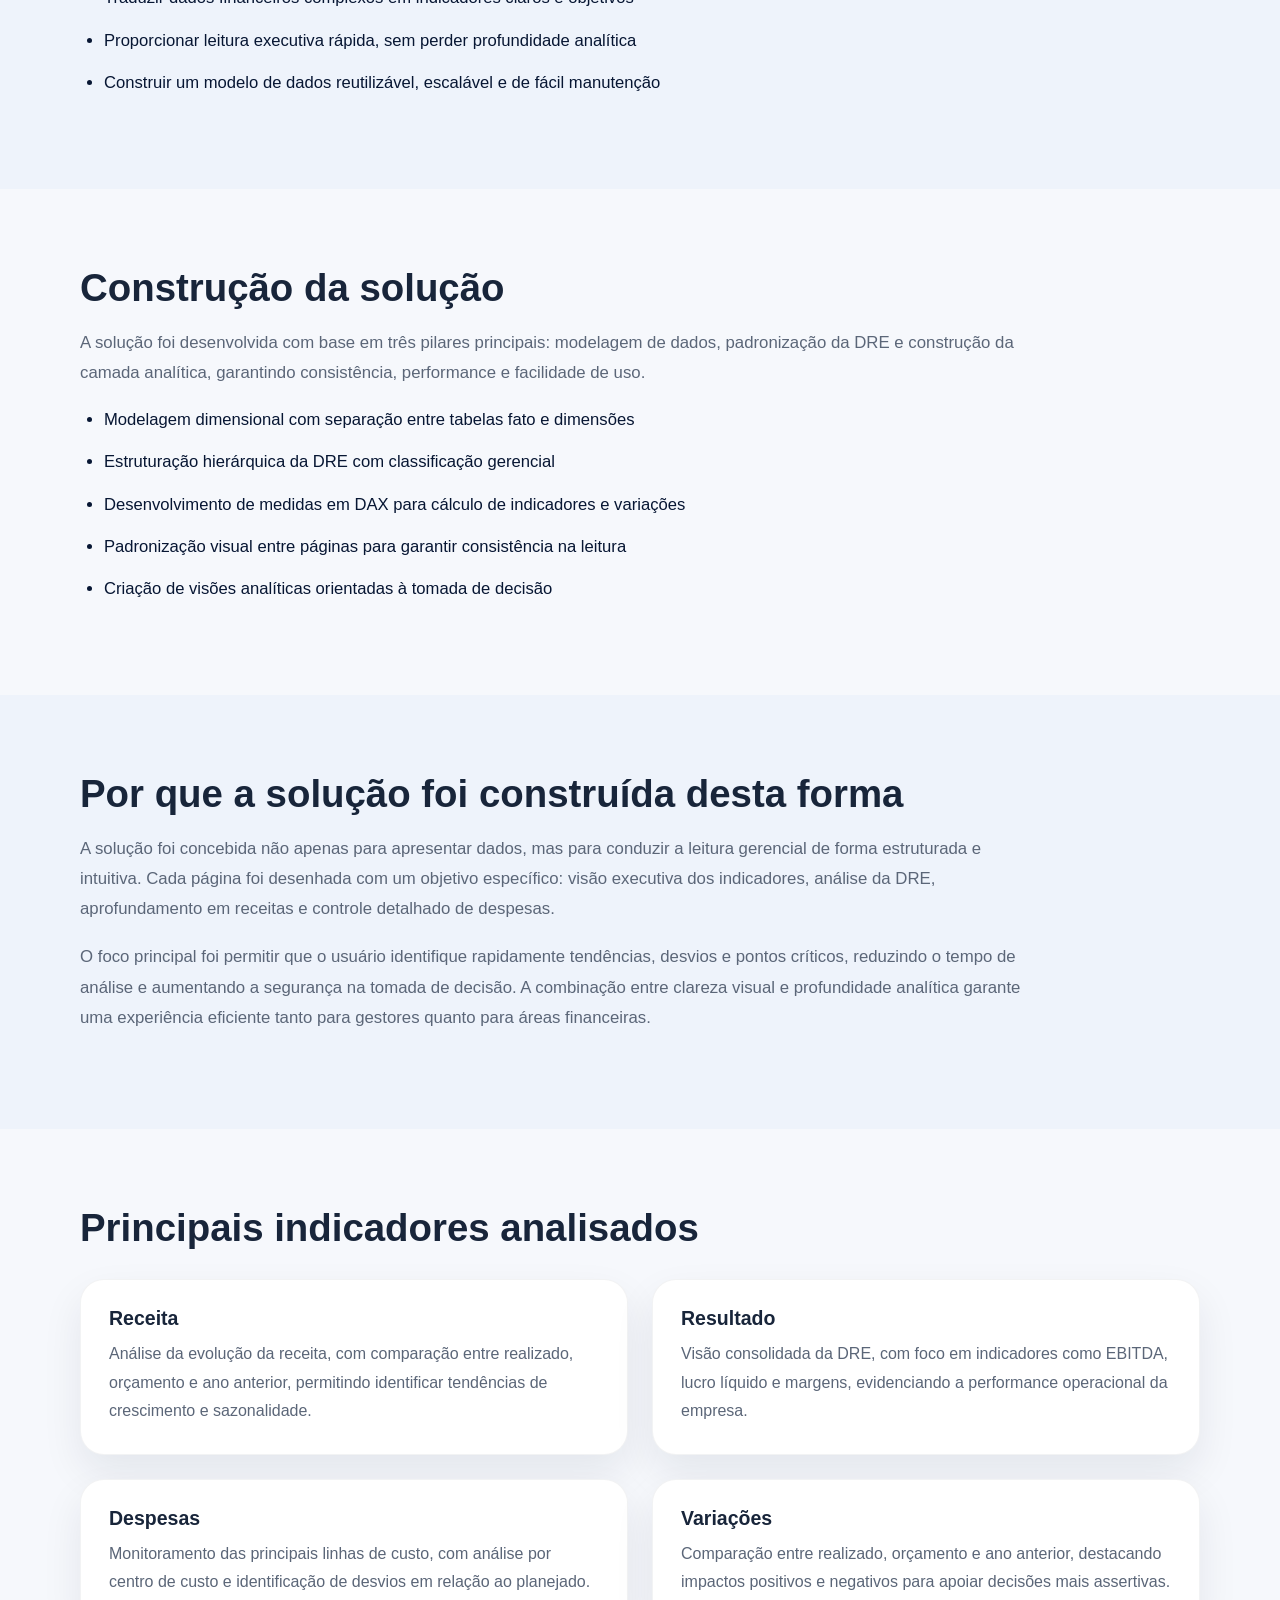
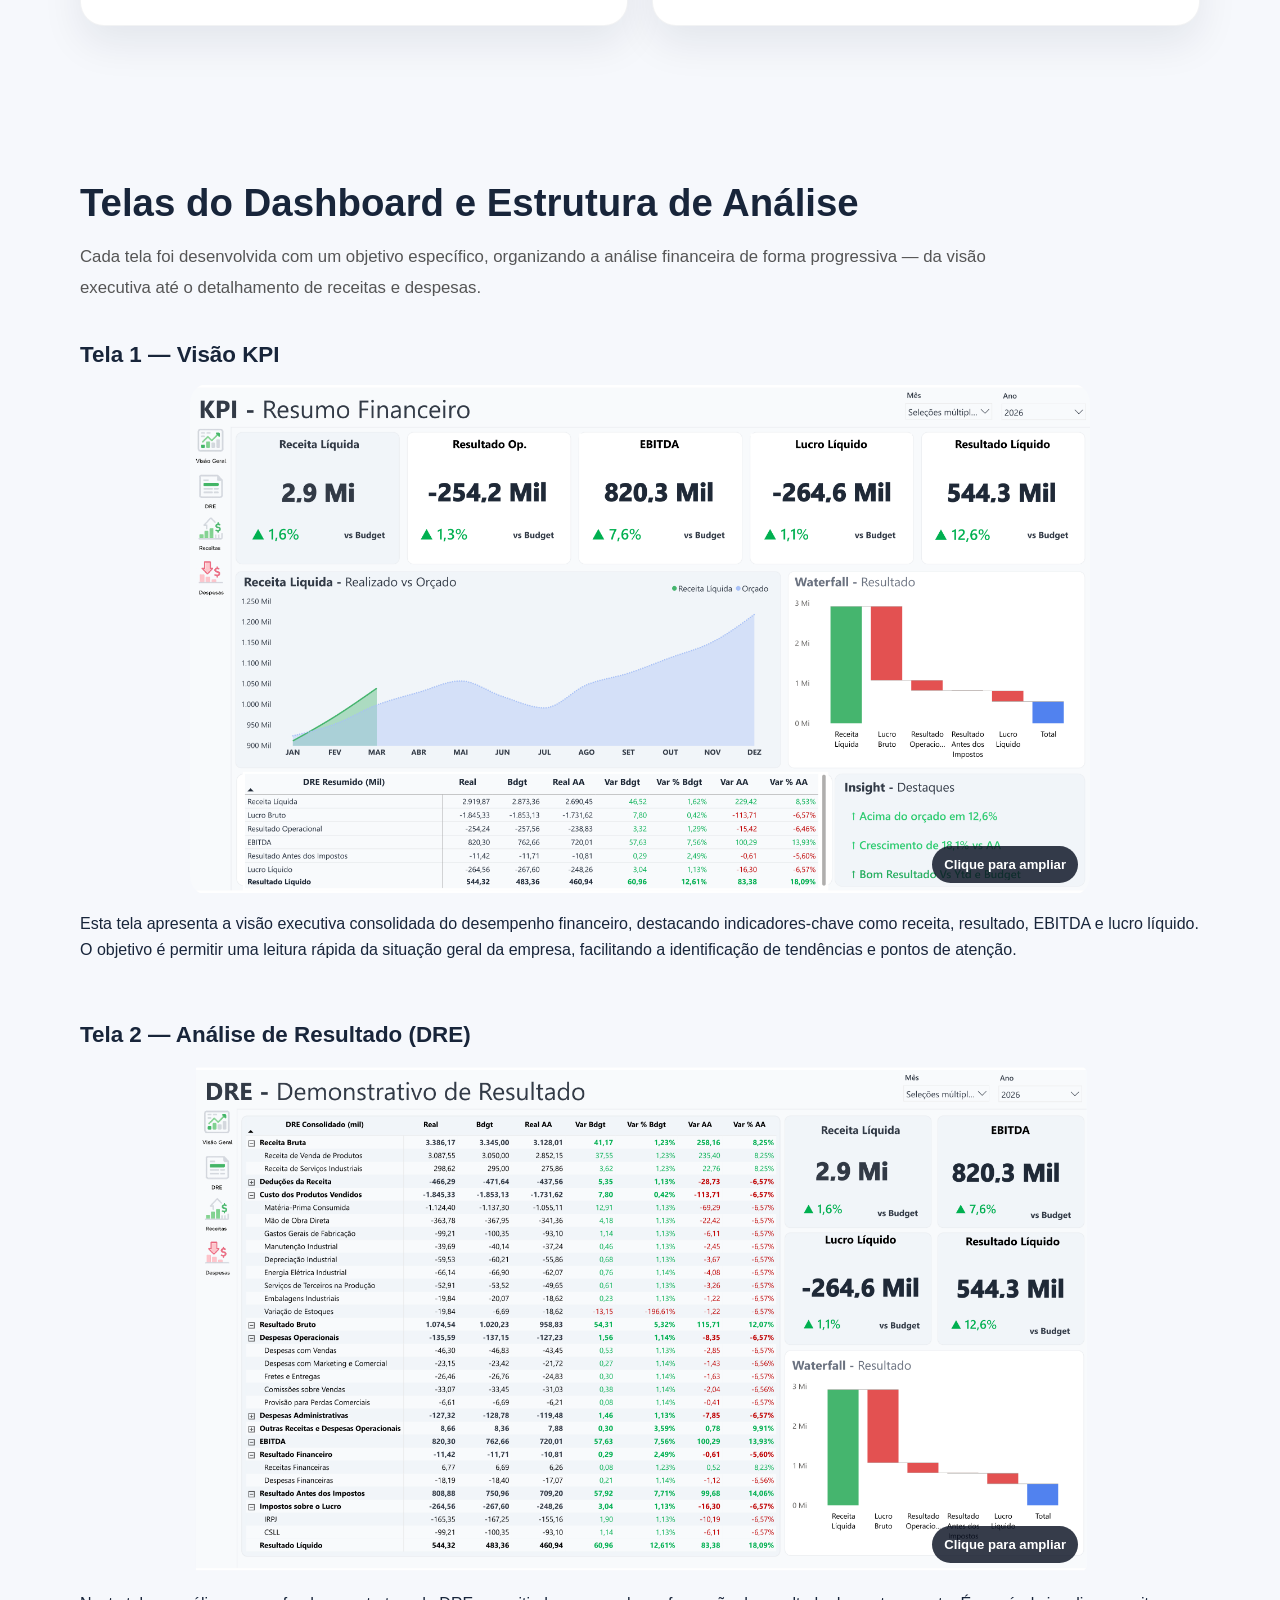
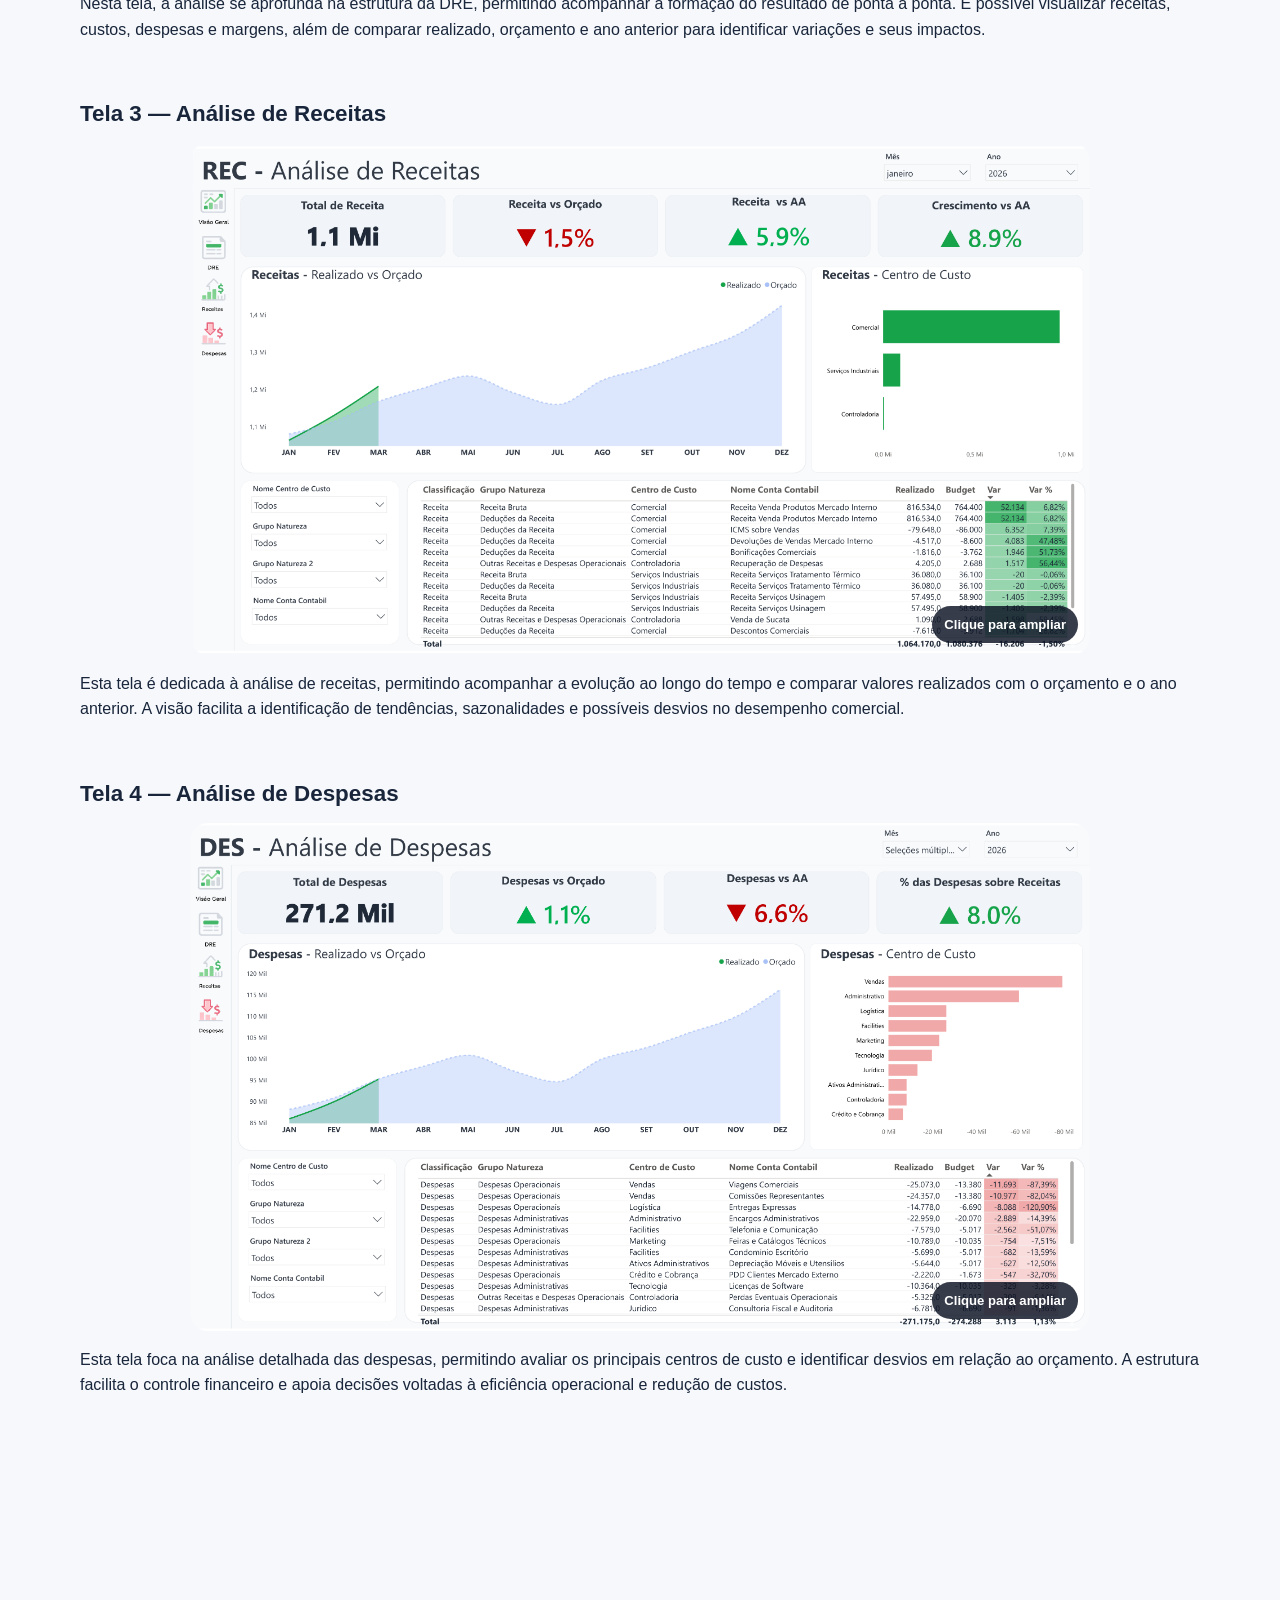
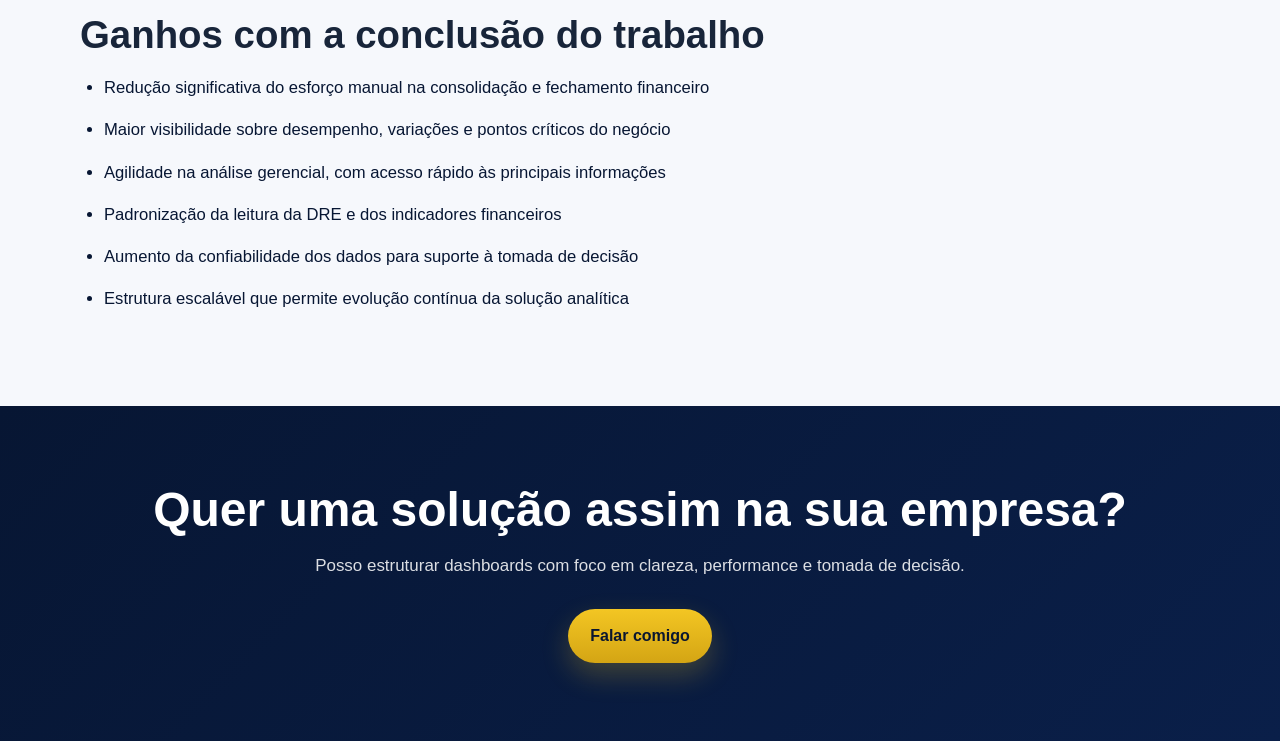
==== commit 16aefa2c: "Update projeto1.html" ====
--- a/projeto1.html
+++ b/projeto1.html
@@ -3,7 +3,7 @@
 <head>
 
    <!-- META -->
-  <meta charset="UTF-8">
+  <meta charset="UTF-8">f
   <meta name="viewport" content="width=device-width, initial-scale=1.0">
 
    <meta name="twitter:card" content="summary_large_image" />
@@ -26,9 +26,12 @@
   <meta property="og:image:height" content="630" />
   <meta property="og:image:type" content="image/jpeg" />
   
-   <!-- ================= CSS ================= -->
+   <!-- ================= CSS 
   <link rel="stylesheet" href="assets/css/style.css">
   <link rel="stylesheet" href="assets/css/projects.css">
+   ================= -->
+
+   <link rel="stylesheet" href="assets/css/site-mlgc-otimizado.css">
 
 <script type="application/ld+json">
 {
--- a/assets/css/site-mlgc-otimizado.css
+++ b/assets/css/site-mlgc-otimizado.css
@@ -0,0 +1,1064 @@
+:root {
+  --navy: #071633;
+  --navy-2: #0b2c6f;
+  --navy-3: #0a1f49;
+  --gold: #f3c623;
+  --gold-2: #d4a514;
+  --white: #ffffff;
+  --text: #18253a;
+  --muted: #5b6678;
+  --bg: #f6f8fc;
+  --bg-soft: #eef3fb;
+  --card: #ffffff;
+  --line: #d7dfed;
+  --line-soft: #e3eaf5;
+  --shadow-sm: 0 10px 30px rgba(8, 20, 47, 0.08);
+  --shadow-md: 0 12px 40px rgba(8, 20, 47, 0.16);
+  --shadow-lg: 0 18px 38px rgba(8, 20, 47, 0.14);
+  --header-height: 84px;
+  --radius-lg: 22px;
+  --radius-md: 18px;
+  --radius-sm: 14px;
+}
+
+* {
+  margin: 0;
+  padding: 0;
+  box-sizing: border-box;
+}
+
+html {
+  scroll-behavior: smooth;
+}
+
+body {
+  font-family: "Segoe UI", Arial, sans-serif;
+  background: var(--bg);
+  color: var(--text);
+  line-height: 1.6;
+  text-rendering: optimizeLegibility;
+}
+
+body.menu-open {
+  overflow: hidden;
+}
+
+a {
+  color: inherit;
+  text-decoration: none;
+}
+
+img,
+iframe {
+  display: block;
+  max-width: 100%;
+}
+
+button,
+input,
+textarea {
+  font: inherit;
+}
+
+button {
+  cursor: pointer;
+}
+
+ul,
+ol {
+  padding-left: 1.3rem;
+}
+
+.container {
+  width: min(92%, 1120px);
+  margin: 0 auto;
+}
+
+.small {
+  max-width: 760px;
+}
+
+.section,
+.project-section,
+.project-screens,
+.telas,
+.project-cta {
+  scroll-margin-top: 110px;
+}
+
+.section {
+  padding: 88px 0;
+}
+
+.section.gray,
+.project-section.alt {
+  background: var(--bg-soft);
+}
+
+.section.dark,
+.project-cta {
+  background: linear-gradient(135deg, var(--navy), var(--navy-3));
+  color: var(--white);
+  text-align: center;
+}
+
+h1,
+h2,
+h3 {
+  line-height: 1.1;
+}
+
+h2 {
+  font-size: clamp(1.9rem, 3vw, 2.6rem);
+  margin-bottom: 18px;
+}
+
+p + p {
+  margin-top: 14px;
+}
+
+.header {
+  position: fixed;
+  inset: 0 0 auto;
+  width: 100%;
+  height: var(--header-height);
+  z-index: 1000;
+  background: rgba(7, 22, 51, 0.95);
+  backdrop-filter: blur(10px);
+  border-bottom: 1px solid rgba(255, 255, 255, 0.06);
+  box-shadow: 0 8px 22px rgba(0, 0, 0, 0.12);
+}
+
+.nav-shell {
+  width: min(92%, 1120px);
+  min-height: var(--header-height);
+  margin: 0 auto;
+  display: flex;
+  align-items: center;
+  justify-content: space-between;
+  position: relative;
+}
+
+.logo {
+  display: inline-block;
+  color: var(--white);
+  font-size: 2rem;
+  font-weight: 800;
+  line-height: 0.95;
+  letter-spacing: -0.02em;
+}
+
+.logo span {
+  color: var(--gold);
+}
+
+.menu-toggle {
+  display: none;
+  border: 0;
+  background: transparent;
+  color: var(--white);
+  font-size: 2.2rem;
+  line-height: 1;
+}
+
+.menu {
+  display: flex;
+  align-items: center;
+  gap: 30px;
+}
+
+.menu a {
+  color: var(--white);
+  font-size: 1rem;
+  font-weight: 600;
+  position: relative;
+  transition: color 0.25s ease;
+}
+
+.menu a:not(.cta)::after {
+  content: "";
+  position: absolute;
+  left: 0;
+  bottom: -8px;
+  width: 0;
+  height: 2px;
+  background: var(--gold);
+  transition: width 0.25s ease;
+}
+
+.menu a:hover,
+.menu a:focus-visible {
+  color: var(--gold);
+}
+
+.menu a:hover::after,
+.menu a:focus-visible::after {
+  width: 100%;
+}
+
+.menu .cta,
+.btn.primary,
+.btn-primary,
+.project-link,
+.btn-enviar,
+.whatsapp-link {
+  background: linear-gradient(180deg, var(--gold), var(--gold-2));
+  color: #0a1630;
+  box-shadow: 0 12px 28px rgba(243, 198, 35, 0.24);
+}
+
+.menu .cta {
+  padding: 12px 22px;
+  border-radius: 999px;
+  font-weight: 800;
+}
+
+.menu .cta:hover,
+.menu .cta:focus-visible {
+  color: #0a1630;
+  filter: brightness(1.03);
+}
+
+.menu-overlay {
+  position: fixed;
+  inset: 0;
+  background: rgba(0, 0, 0, 0.42);
+  opacity: 0;
+  visibility: hidden;
+  pointer-events: none;
+  transition: opacity 0.25s ease, visibility 0.25s ease;
+  z-index: 998;
+}
+
+.menu-overlay.active {
+  opacity: 1;
+  visibility: visible;
+  pointer-events: auto;
+}
+
+.hero,
+.project-hero {
+  color: var(--white);
+}
+
+.hero {
+  padding: 170px 0 96px;
+  text-align: center;
+  background:
+    linear-gradient(90deg, rgba(7, 22, 51, 0.96), rgba(11, 44, 111, 0.82)),
+    linear-gradient(135deg, var(--navy), var(--navy-2));
+}
+
+.hero-content {
+  max-width: 980px;
+}
+
+.hero h1 {
+  font-size: clamp(2.4rem, 6vw, 4.6rem);
+  letter-spacing: -0.03em;
+  margin-bottom: 22px;
+}
+
+.hero-text {
+  max-width: 760px;
+  margin: 0 auto;
+  font-size: 1.15rem;
+  line-height: 1.8;
+  color: rgba(255, 255, 255, 0.92);
+}
+
+.hero-text-secondary {
+  margin-top: 12px;
+  color: rgba(255, 255, 255, 0.88);
+}
+
+.hero-highlight {
+  color: var(--gold);
+  font-weight: 700;
+}
+
+.buttons,
+.project-hero-actions {
+  display: flex;
+  gap: 16px;
+  flex-wrap: wrap;
+}
+
+.buttons {
+  margin-top: 34px;
+  justify-content: center;
+}
+
+.btn,
+.btn-primary,
+.btn-secondary,
+.project-link,
+.btn-enviar,
+.btn-cv {
+  display: inline-flex;
+  align-items: center;
+  justify-content: center;
+  gap: 8px;
+  min-height: 50px;
+  padding: 14px 22px;
+  border-radius: 999px;
+  font-size: 1rem;
+  font-weight: 700;
+  text-align: center;
+  transition: transform 0.22s ease, box-shadow 0.22s ease, background 0.22s ease, color 0.22s ease;
+}
+
+.btn {
+  min-width: 210px;
+}
+
+.btn.primary:hover,
+.btn-primary:hover,
+.project-link:hover,
+.btn-enviar:hover,
+.whatsapp-link:hover,
+.btn-cv:hover,
+.btn.secondary:hover,
+.btn-secondary:hover {
+  transform: translateY(-2px);
+}
+
+.btn.secondary,
+.btn-secondary {
+  border: 1px solid rgba(255, 255, 255, 0.7);
+  color: var(--white);
+  background: rgba(255, 255, 255, 0.03);
+}
+
+.btn.secondary:hover,
+.btn-secondary:hover {
+  background: rgba(255, 255, 255, 0.1);
+}
+
+.section-sobre .sobre-content {
+  display: grid;
+  grid-template-columns: minmax(320px, 1.1fr) minmax(320px, 0.9fr);
+  gap: 40px;
+  align-items: start;
+}
+
+.section-sobre .sobre-texto p {
+  margin-bottom: 22px;
+}
+
+.sobre-acoes,
+.section-sobre .sobre-acoes {
+  margin-top: 24px;
+}
+
+.section-sobre .sobre-cards {
+  display: grid;
+  grid-template-columns: repeat(2, minmax(220px, 1fr));
+  gap: 20px;
+}
+
+.grid {
+  margin-top: 28px;
+  display: grid;
+  grid-template-columns: repeat(3, minmax(0, 1fr));
+  gap: 24px;
+}
+
+.card {
+  background: var(--card);
+  border-radius: var(--radius-lg);
+  padding: 28px;
+  box-shadow: var(--shadow-md);
+}
+
+.card h3,
+.project-card-content h3,
+.kpi-card h3 {
+  margin-bottom: 10px;
+  font-size: 1.22rem;
+}
+
+.card p,
+.project-card-content p,
+.project-section p,
+.project-hero p,
+.section-subtitle,
+.contato-desc {
+  color: var(--muted);
+}
+
+.destaque-card,
+.info-card {
+  transition: transform 0.25s ease, box-shadow 0.25s ease;
+}
+
+.destaque-card:hover,
+.info-card:hover,
+.project-card:hover {
+  transform: translateY(-6px);
+  box-shadow: var(--shadow-lg);
+}
+
+.destaque-card i,
+.info-card i {
+  font-size: 1.7rem;
+  color: var(--gold);
+  margin-bottom: 16px;
+  transition: transform 0.25s ease, color 0.25s ease;
+}
+
+.destaque-card:hover i,
+.info-card:hover i {
+  transform: scale(1.08);
+}
+
+.section-subtitle {
+  max-width: 780px;
+  margin-bottom: 28px;
+  font-size: 1.05rem;
+}
+
+.skills-logos {
+  margin-top: 22px;
+  display: flex;
+  align-items: center;
+  justify-content: center;
+  gap: 18px;
+  flex-wrap: wrap;
+}
+
+.skills-logos img {
+  height: 34px;
+  width: auto;
+  object-fit: contain;
+  opacity: 0.95;
+  transition: transform 0.2s ease, opacity 0.2s ease;
+}
+
+.skills-logos img:hover {
+  transform: translateY(-2px);
+  opacity: 1;
+}
+
+.section-sobre .btn-cv {
+  background: transparent;
+  color: #1c2b4a;
+  border: 2px solid var(--gold);
+}
+
+.section-sobre .btn-cv:hover {
+  background: var(--gold);
+  color: #0b1f3a;
+}
+
+.contato-wrapper {
+  display: grid;
+  grid-template-columns: 0.95fr 1.05fr;
+  gap: 32px;
+  align-items: stretch;
+  margin-top: 12px;
+}
+
+.contato-info-box,
+.contato-form-box {
+  background: var(--white);
+  border-radius: 24px;
+  padding: 32px;
+  box-shadow: var(--shadow-sm);
+}
+
+.contato-tag {
+  display: inline-block;
+  margin-bottom: 14px;
+  padding: 8px 14px;
+  border-radius: 999px;
+  background: rgba(243, 198, 35, 0.14);
+  color: var(--navy-2);
+  font-size: 0.9rem;
+  font-weight: 700;
+}
+
+.contato-desc {
+  font-size: 1rem;
+  line-height: 1.7;
+  margin-bottom: 26px;
+}
+
+.contato-canais {
+  display: flex;
+  flex-direction: column;
+  gap: 14px;
+}
+
+.contato-link {
+  display: flex;
+  align-items: center;
+  gap: 12px;
+  padding: 16px 18px;
+  border-radius: 16px;
+  background: #f8faff;
+  border: 1px solid var(--line-soft);
+  color: var(--text);
+  transition: transform 0.22s ease, box-shadow 0.22s ease, border-color 0.22s ease;
+  word-break: break-word;
+}
+
+.contato-link:hover {
+  transform: translateY(-2px);
+  box-shadow: 0 10px 22px rgba(8, 20, 47, 0.08);
+  border-color: #d5dfef;
+}
+
+.contato-link i {
+  color: var(--gold);
+  font-size: 1.1rem;
+  min-width: 20px;
+}
+
+.contato-link span {
+  line-height: 1.4;
+}
+
+.whatsapp-link {
+  border: 0;
+  font-weight: 800;
+}
+
+.whatsapp-link i {
+  color: #0a1630;
+}
+
+.contato-form {
+  display: flex;
+  flex-direction: column;
+  gap: 18px;
+}
+
+.form-group {
+  display: flex;
+  flex-direction: column;
+  gap: 8px;
+}
+
+.form-group label {
+  font-size: 0.95rem;
+  font-weight: 700;
+  color: var(--text);
+}
+
+.contato-form input,
+.contato-form textarea {
+  width: 100%;
+  border: 1px solid var(--line);
+  border-radius: 16px;
+  padding: 16px 18px;
+  background: var(--white);
+  color: var(--text);
+  outline: 0;
+  transition: border-color 0.22s ease, box-shadow 0.22s ease;
+}
+
+.contato-form input::placeholder,
+.contato-form textarea::placeholder {
+  color: #7c8798;
+}
+
+.contato-form input:focus,
+.contato-form textarea:focus {
+  border-color: #b9c8e2;
+  box-shadow: 0 0 0 4px rgba(11, 44, 111, 0.06);
+}
+
+.contato-form textarea {
+  min-height: 180px;
+  resize: vertical;
+}
+
+.btn-enviar {
+  width: 100%;
+  border: 0;
+  font-weight: 800;
+}
+
+footer {
+  padding: 24px 0;
+  text-align: center;
+  background: var(--navy);
+  color: rgba(255, 255, 255, 0.85);
+}
+
+.back-to-top {
+  position: fixed;
+  right: 22px;
+  bottom: 22px;
+  width: 52px;
+  height: 52px;
+  border: 0;
+  border-radius: 50%;
+  display: inline-flex;
+  align-items: center;
+  justify-content: center;
+  opacity: 0;
+  visibility: hidden;
+  pointer-events: none;
+  transform: translateY(10px);
+  z-index: 1002;
+  transition: opacity 0.25s ease, visibility 0.25s ease, transform 0.25s ease;
+}
+
+.back-to-top.show {
+  opacity: 1;
+  visibility: visible;
+  pointer-events: auto;
+  transform: translateY(0);
+}
+
+.project-hero {
+  padding: 150px 0 70px;
+  background: linear-gradient(180deg, #0c1f47 0%, #132c63 100%);
+}
+
+.project-hero-content {
+  display: grid;
+  grid-template-columns: 1.1fr 0.9fr;
+  gap: 48px;
+  align-items: center;
+}
+
+.project-eyebrow {
+  display: inline-block;
+  margin-bottom: 14px;
+  padding: 8px 14px;
+  border-radius: 999px;
+  background: rgba(255, 255, 255, 0.12);
+  font-size: 0.92rem;
+  font-weight: 700;
+  letter-spacing: 0.04em;
+}
+
+.project-hero h1 {
+  font-size: clamp(2.4rem, 5vw, 4rem);
+  margin-bottom: 18px;
+  color: var(--white);
+}
+
+.project-hero p {
+  font-size: 1.08rem;
+  color: rgba(255, 255, 255, 0.88);
+  max-width: 700px;
+}
+
+.project-hero-actions {
+  margin-top: 28px;
+}
+
+.project-hero-image img,
+.project-gallery,
+.project-cover,
+.screen-image,
+.lightbox-content img {
+  border-radius: 18px;
+}
+
+.project-hero-image img {
+  width: 100%;
+  box-shadow: 0 30px 60px rgba(0, 0, 0, 0.22);
+}
+
+.telas,
+.project-screens,
+.project-section,
+.project-cta {
+  padding: 78px 0;
+}
+
+.telas p,
+.project-section p,
+.section-intro {
+  max-width: 950px;
+  font-size: 1.05rem;
+  line-height: 1.8;
+}
+
+.telas p,
+.project-section p {
+  margin-bottom: 18px;
+}
+
+.project-list,
+.results-list {
+  margin: 0;
+  padding-left: 24px;
+}
+
+.project-list li,
+.results-list li {
+  margin-bottom: 14px;
+  color: var(--navy);
+  line-height: 1.7;
+  font-size: 1.04rem;
+}
+
+.kpi-grid {
+  display: grid;
+  grid-template-columns: repeat(2, minmax(0, 1fr));
+  gap: 24px;
+  margin-top: 30px;
+}
+
+.kpi-card {
+  background: var(--white);
+  border-radius: 24px;
+  padding: 28px;
+  box-shadow: 0 18px 40px rgba(10, 22, 48, 0.08);
+  border: 1px solid rgba(10, 22, 48, 0.05);
+}
+
+.kpi-card p {
+  margin: 0;
+  font-size: 1rem;
+}
+
+.projetos-grid {
+  align-items: stretch;
+}
+
+.project-card {
+  padding: 0;
+  overflow: hidden;
+  display: flex;
+  flex-direction: column;
+}
+
+.project-card-content {
+  padding: 24px 24px 28px;
+}
+
+.project-card-content p {
+  margin-bottom: 20px;
+}
+
+.project-link {
+  font-weight: 800;
+}
+
+.project-cover {
+  position: relative;
+  width: 100%;
+  border: 0;
+  background: transparent;
+  padding: 0;
+  display: block;
+  overflow: hidden;
+}
+
+.project-cover-image {
+  width: 100%;
+  transition: transform 0.35s ease;
+}
+
+.project-cover:hover .project-cover-image,
+.screen-image:hover img {
+  transform: scale(1.03);
+}
+
+.project-cover-zoom,
+.zoom-hint {
+  position: absolute;
+  right: 12px;
+  bottom: 12px;
+  background: rgba(10, 18, 35, 0.82);
+  color: var(--white);
+  padding: 8px 12px;
+  border-radius: 999px;
+  font-size: 0.82rem;
+  font-weight: 600;
+}
+
+.lightbox {
+  position: fixed;
+  inset: 0;
+  display: none;
+  align-items: center;
+  justify-content: center;
+  z-index: 9999;
+}
+
+.lightbox.is-open {
+  display: flex;
+}
+
+.lightbox-backdrop {
+  position: absolute;
+  inset: 0;
+  background: rgba(0, 0, 0, 0.82);
+}
+
+.lightbox-content {
+  position: relative;
+  z-index: 2;
+  max-width: 92vw;
+  max-height: 88vh;
+  padding: 12px;
+}
+
+.lightbox-content img {
+  max-width: 100%;
+  max-height: 85vh;
+  box-shadow: 0 20px 60px rgba(0, 0, 0, 0.4);
+}
+
+.lightbox-close {
+  position: absolute;
+  top: 18px;
+  right: 18px;
+  z-index: 3;
+  width: 44px;
+  height: 44px;
+  border: 0;
+  border-radius: 50%;
+  background: rgba(255, 255, 255, 0.15);
+  color: var(--white);
+  font-size: 1.6rem;
+}
+
+.section-intro {
+  margin-bottom: 40px;
+  color: #555;
+}
+
+.screen-block {
+  margin-bottom: 60px;
+}
+
+.screen-block h3 {
+  margin-bottom: 16px;
+  font-size: 1.4rem;
+}
+
+.screen-image {
+  max-width: 900px;
+  margin: 0 auto 16px;
+  position: relative;
+  overflow: hidden;
+}
+
+.screen-image img {
+  width: 100%;
+  transition: transform 0.3s ease;
+}
+
+.project-cta h2 {
+  font-size: clamp(2rem, 4vw, 3rem);
+  margin-bottom: 14px;
+  color: var(--white);
+}
+
+.project-cta p {
+  max-width: 760px;
+  margin: 0 auto 28px;
+  color: rgba(255, 255, 255, 0.86);
+  font-size: 1.06rem;
+  line-height: 1.8;
+}
+
+iframe {
+  width: 100%;
+  height: 260px;
+  margin-top: 18px;
+  border: 0;
+  border-radius: 16px;
+  background: #e9eef7;
+}
+
+@media (max-width: 980px) {
+  .project-hero {
+    padding: 130px 0 60px;
+  }
+
+  .project-hero-content,
+  .grid,
+  .projetos-grid,
+  .contato-wrapper,
+  .section-sobre .sobre-content,
+  .kpi-grid {
+    grid-template-columns: 1fr;
+  }
+
+  .section-sobre .sobre-cards {
+    grid-template-columns: repeat(2, minmax(0, 1fr));
+  }
+}
+
+@media (max-width: 768px) {
+  .header {
+    width: 100%;
+  }
+
+  .nav-shell {
+    width: 100%;
+    margin: 0;
+    padding-left: 24px;
+    padding-right: 8px;
+  }
+
+  .logo {
+    font-size: 1.42rem;
+    max-width: 180px;
+  }
+
+  .menu-toggle {
+    display: inline-flex;
+    align-items: center;
+    justify-content: center;
+    position: absolute;
+    top: 50%;
+    right: 4px;
+    transform: translateY(-50%);
+    width: 56px;
+    height: 56px;
+    font-size: 2.7rem;
+    z-index: 1001;
+  }
+
+  .menu {
+    position: fixed;
+    top: 0;
+    right: -100%;
+    width: min(80vw, 300px);
+    height: 100vh;
+    padding: 96px 24px 28px 28px;
+    background: linear-gradient(180deg, #071633, #0b2557);
+    box-shadow: -14px 0 40px rgba(0, 0, 0, 0.28);
+    flex-direction: column;
+    align-items: flex-start;
+    gap: 22px;
+    transition: right 0.28s ease;
+    z-index: 999;
+  }
+
+  .menu.active {
+    right: 0;
+  }
+
+  .menu a {
+    width: 100%;
+    font-size: 1.16rem;
+  }
+
+  .menu .cta {
+    margin-top: 10px;
+    width: auto;
+  }
+
+  .hero {
+    padding: 132px 0 74px;
+  }
+
+  .hero h1 {
+    font-size: clamp(2.2rem, 9vw, 3rem);
+  }
+
+  .hero p {
+    font-size: 1rem;
+    max-width: 92%;
+  }
+
+  .buttons,
+  .project-hero-actions {
+    flex-direction: column;
+    align-items: stretch;
+  }
+
+  .btn,
+  .btn-primary,
+  .btn-secondary {
+    width: min(100%, 280px);
+    min-width: 0;
+  }
+
+  .project-hero-actions .btn-primary,
+  .project-hero-actions .btn-secondary,
+  .btn-enviar {
+    width: 100%;
+  }
+
+  .section,
+  .telas,
+  .project-section,
+  .project-screens,
+  .project-cta {
+    padding: 64px 0;
+    scroll-margin-top: 92px;
+  }
+
+  .section-sobre .sobre-cards {
+    grid-template-columns: 1fr;
+    gap: 16px;
+  }
+
+  .contato-info-box,
+  .contato-form-box {
+    padding: 22px;
+    border-radius: 20px;
+  }
+
+  .contato-link {
+    padding: 14px;
+    border-radius: 14px;
+    align-items: flex-start;
+  }
+
+  .contato-link span {
+    font-size: 0.96rem;
+  }
+
+  .contato-form {
+    gap: 14px;
+  }
+
+  .contato-form input,
+  .contato-form textarea {
+    padding: 14px 16px;
+    border-radius: 14px;
+  }
+
+  .contato-form textarea {
+    min-height: 160px;
+  }
+
+  .back-to-top {
+    width: 48px;
+    height: 48px;
+    right: 18px;
+    bottom: 18px;
+  }
+
+  iframe {
+    height: 210px;
+  }
+}
+
+@media (max-width: 640px) {
+  .container {
+    width: min(92%, 100% - 24px);
+  }
+
+  .project-card-content {
+    padding: 20px 20px 24px;
+  }
+
+  .screen-block {
+    margin-bottom: 48px;
+  }
+
+  .screen-block h3 {
+    font-size: 1.25rem;
+  }
+
+  .zoom-hint,
+  .project-cover-zoom {
+    font-size: 0.76rem;
+    padding: 7px 10px;
+  }
+}
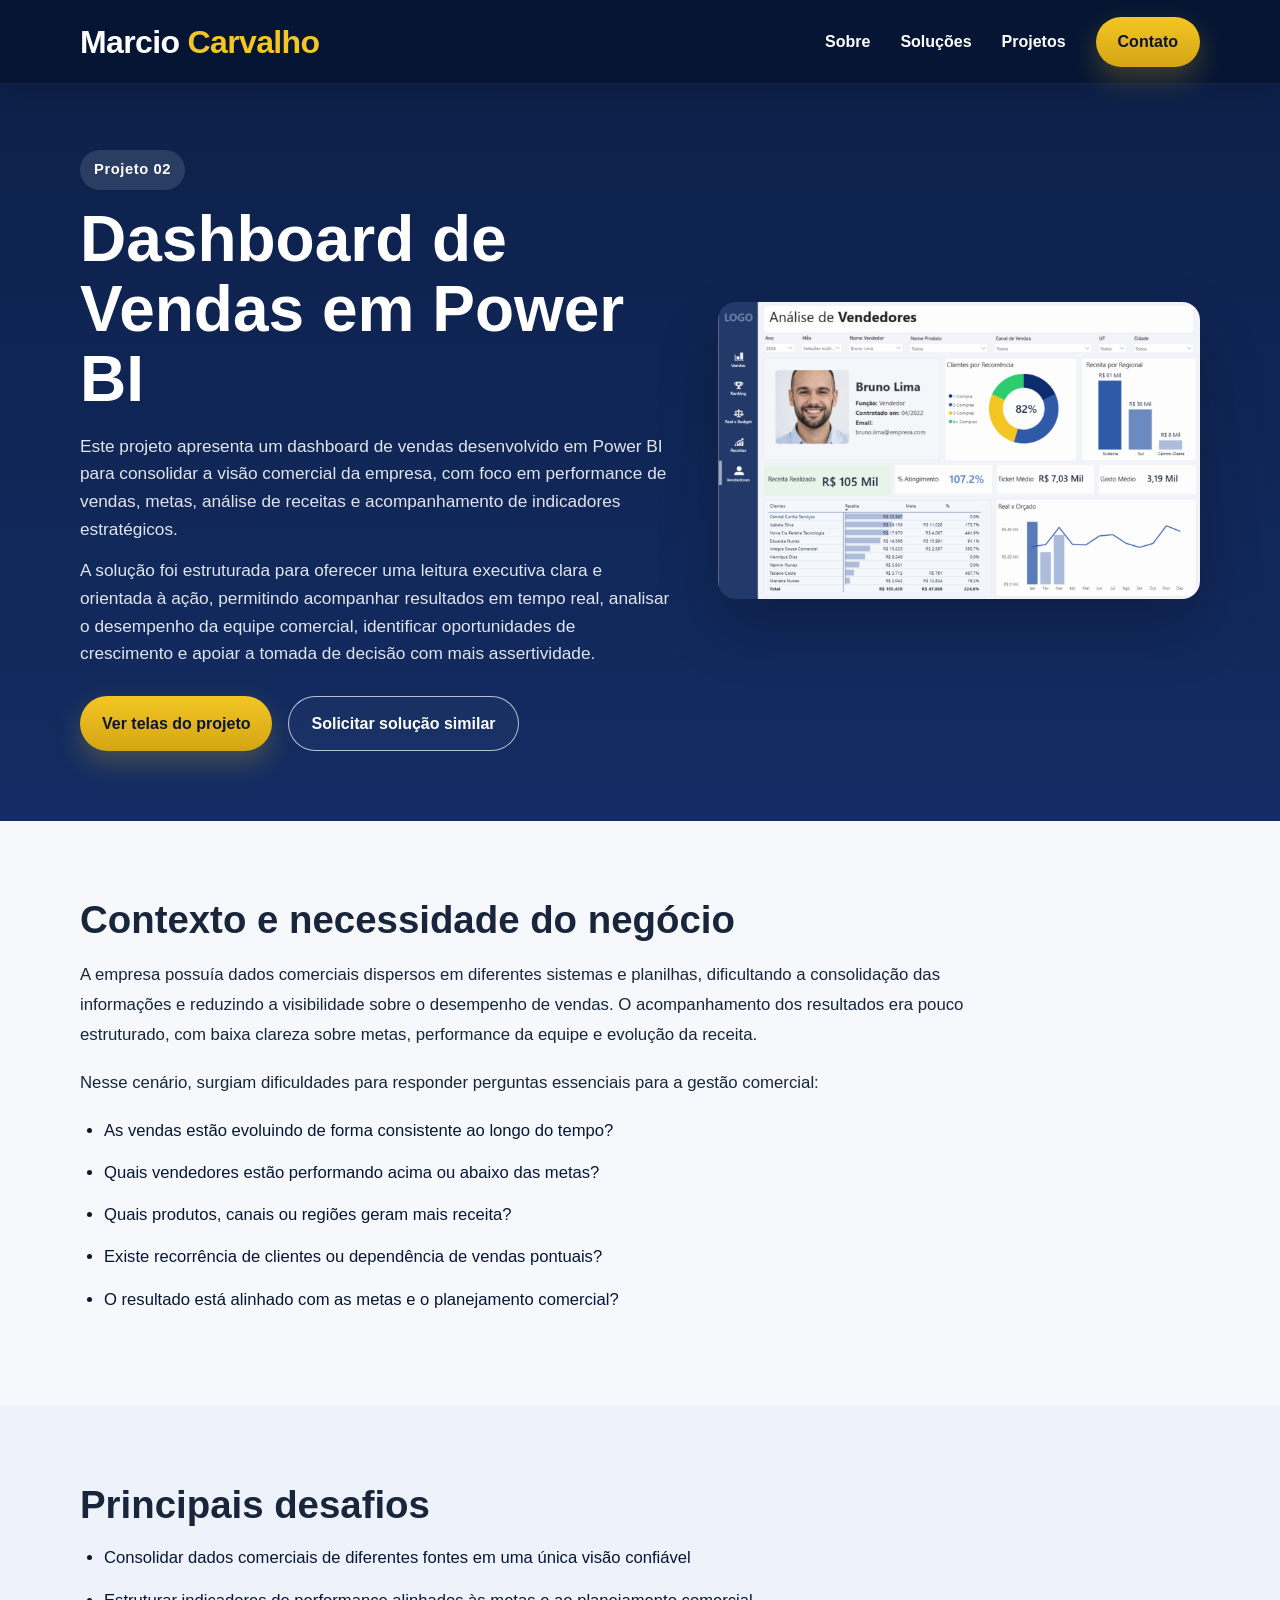
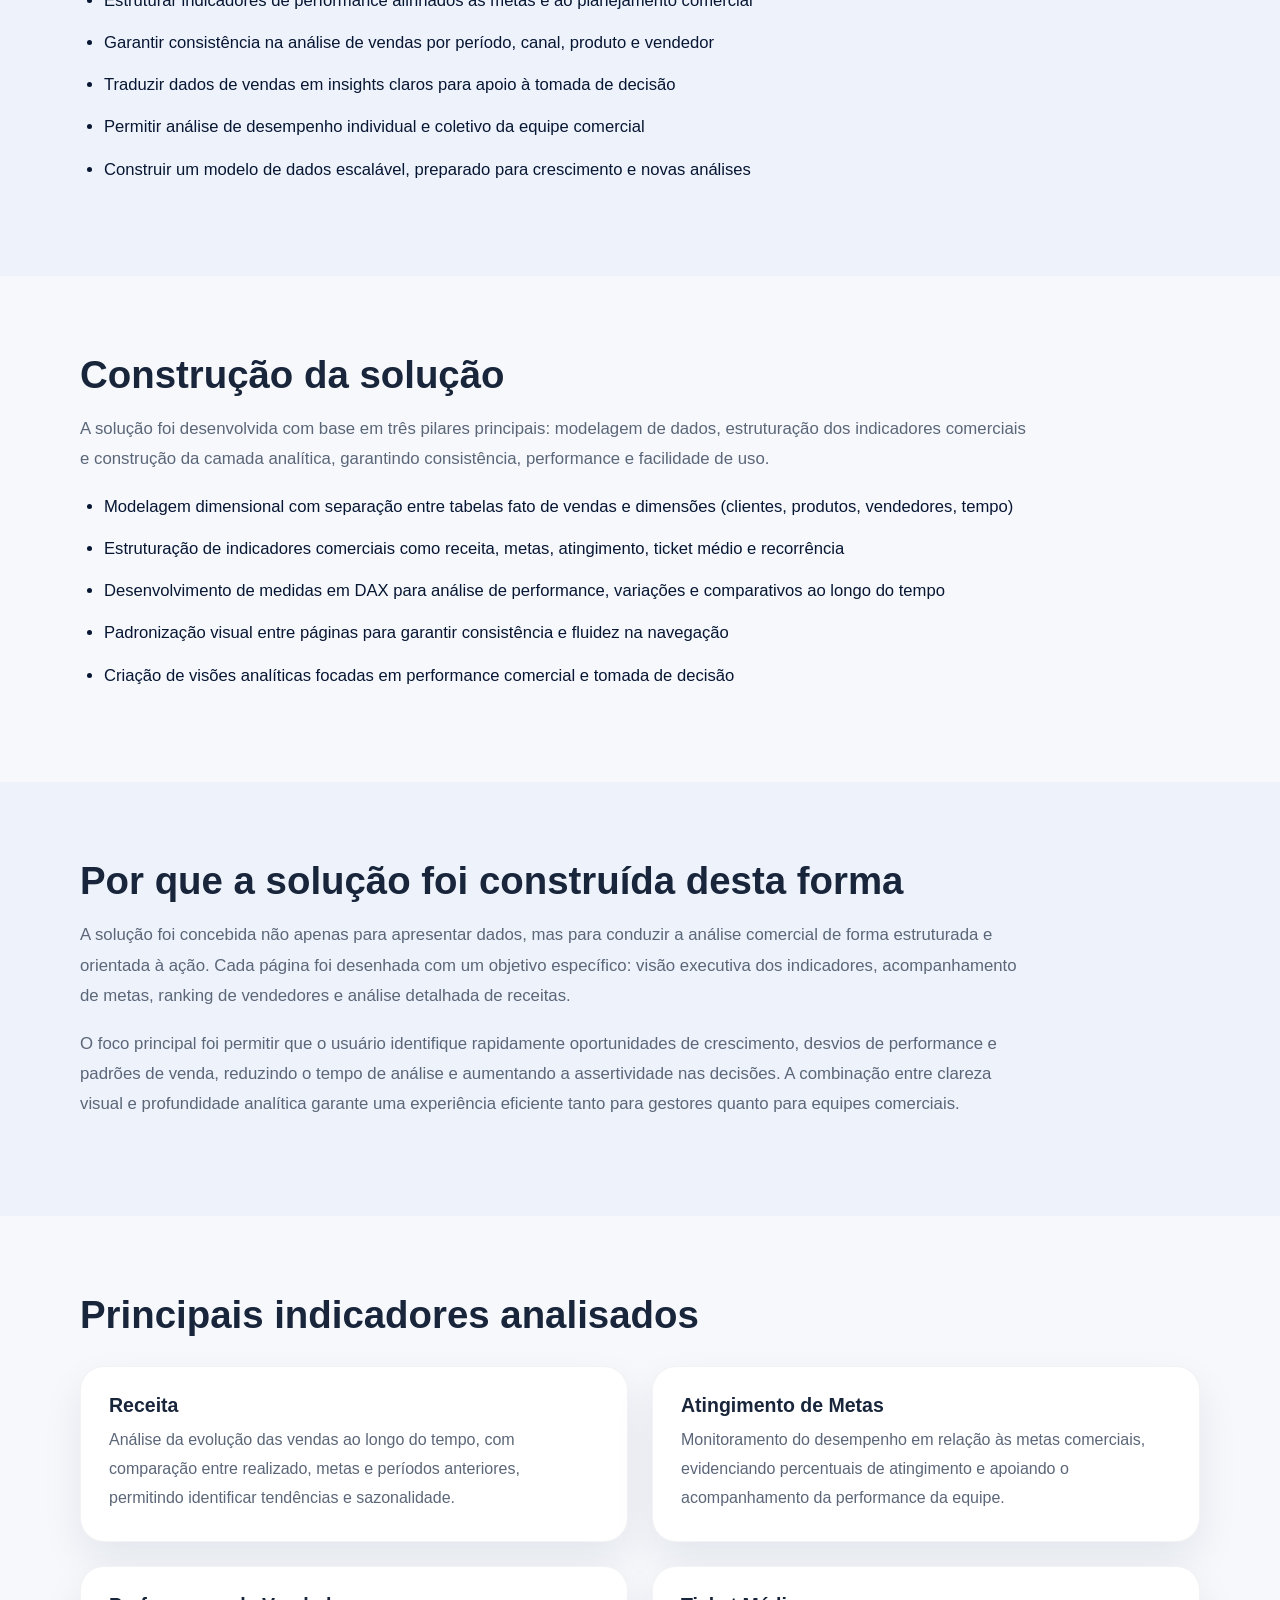
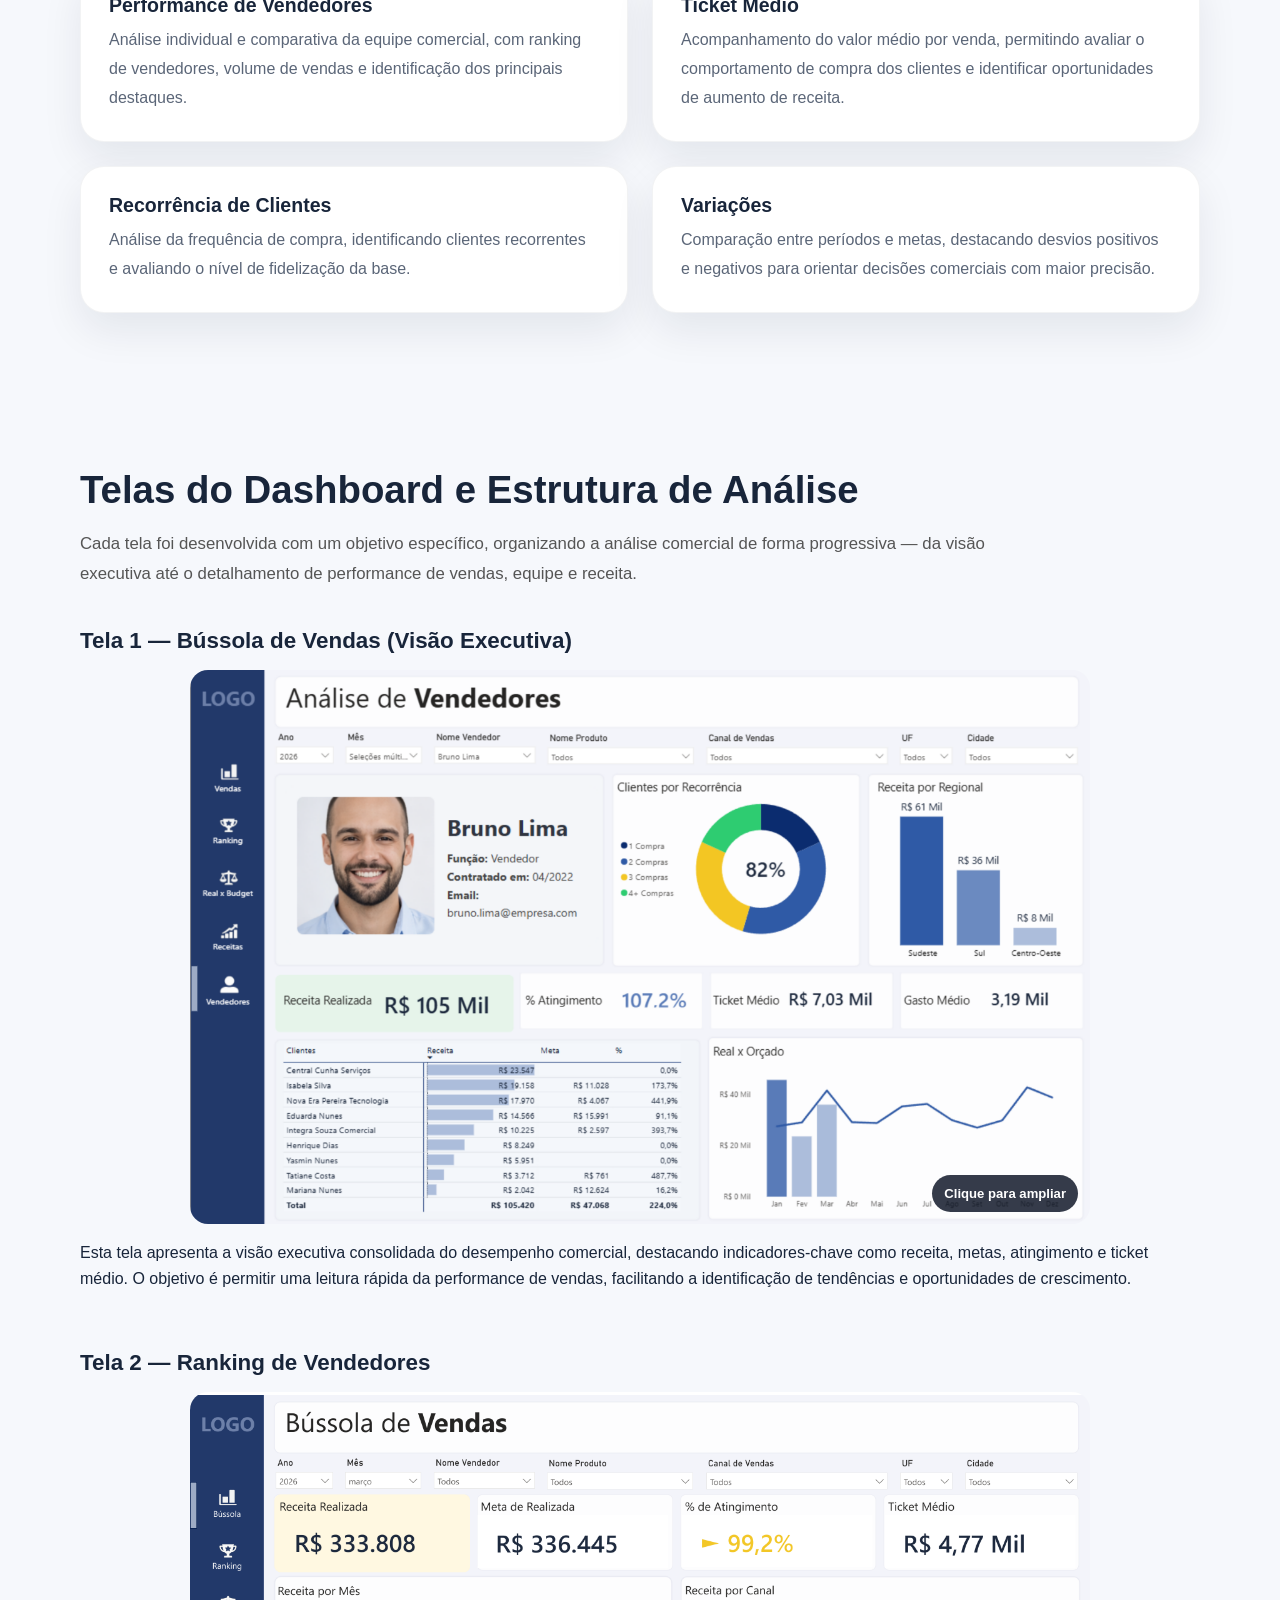
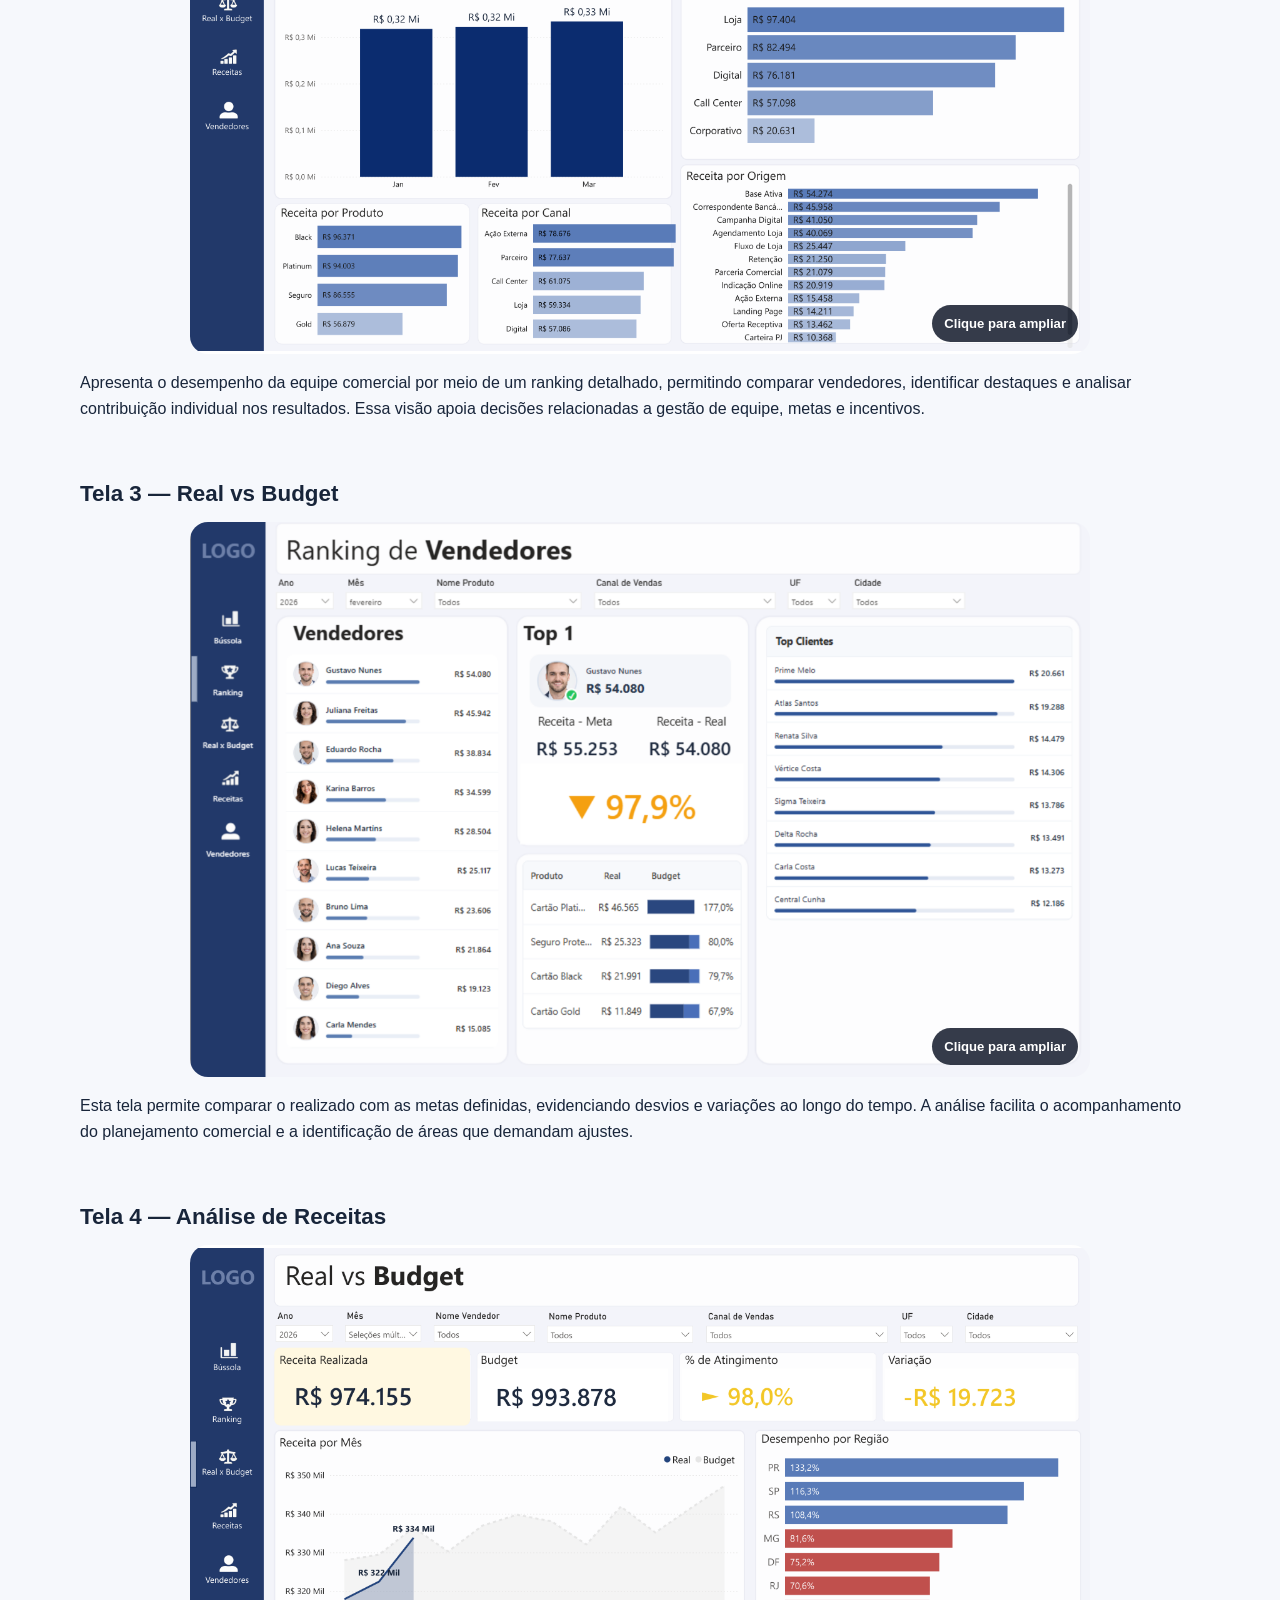
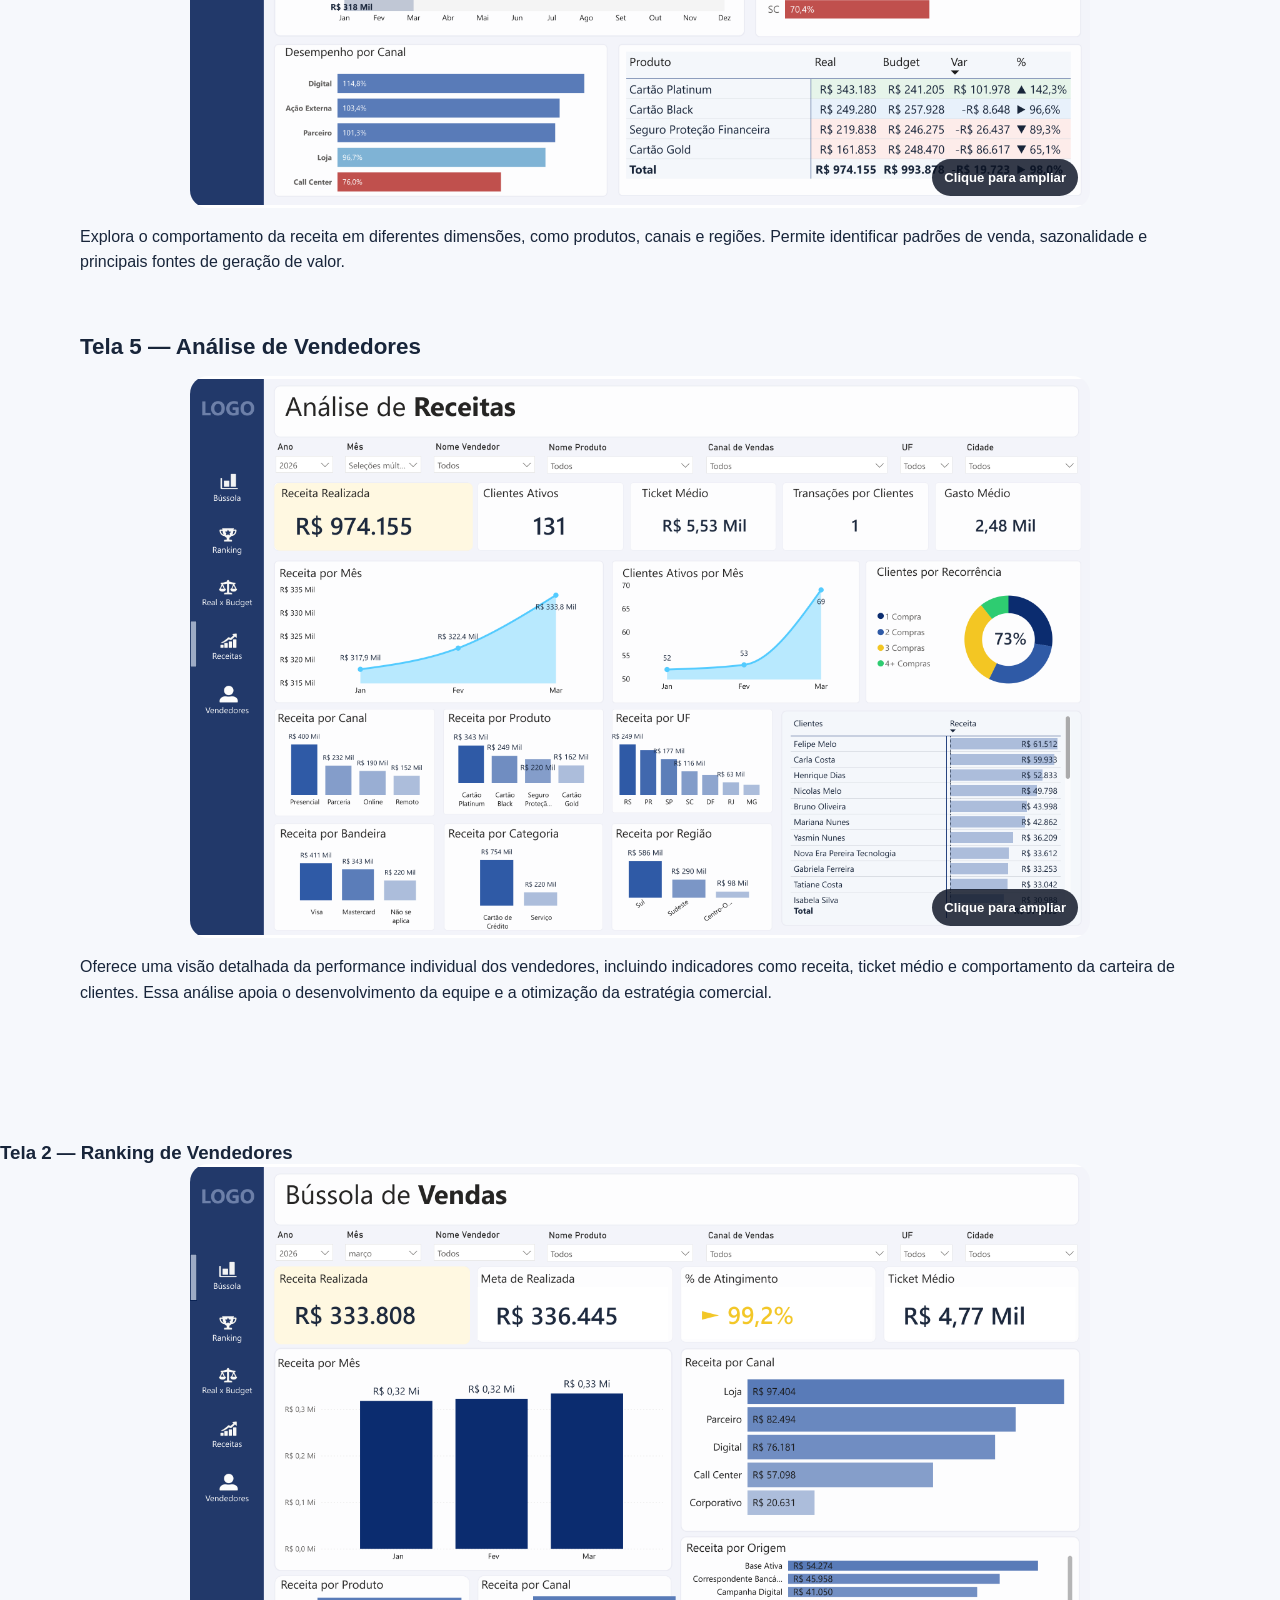
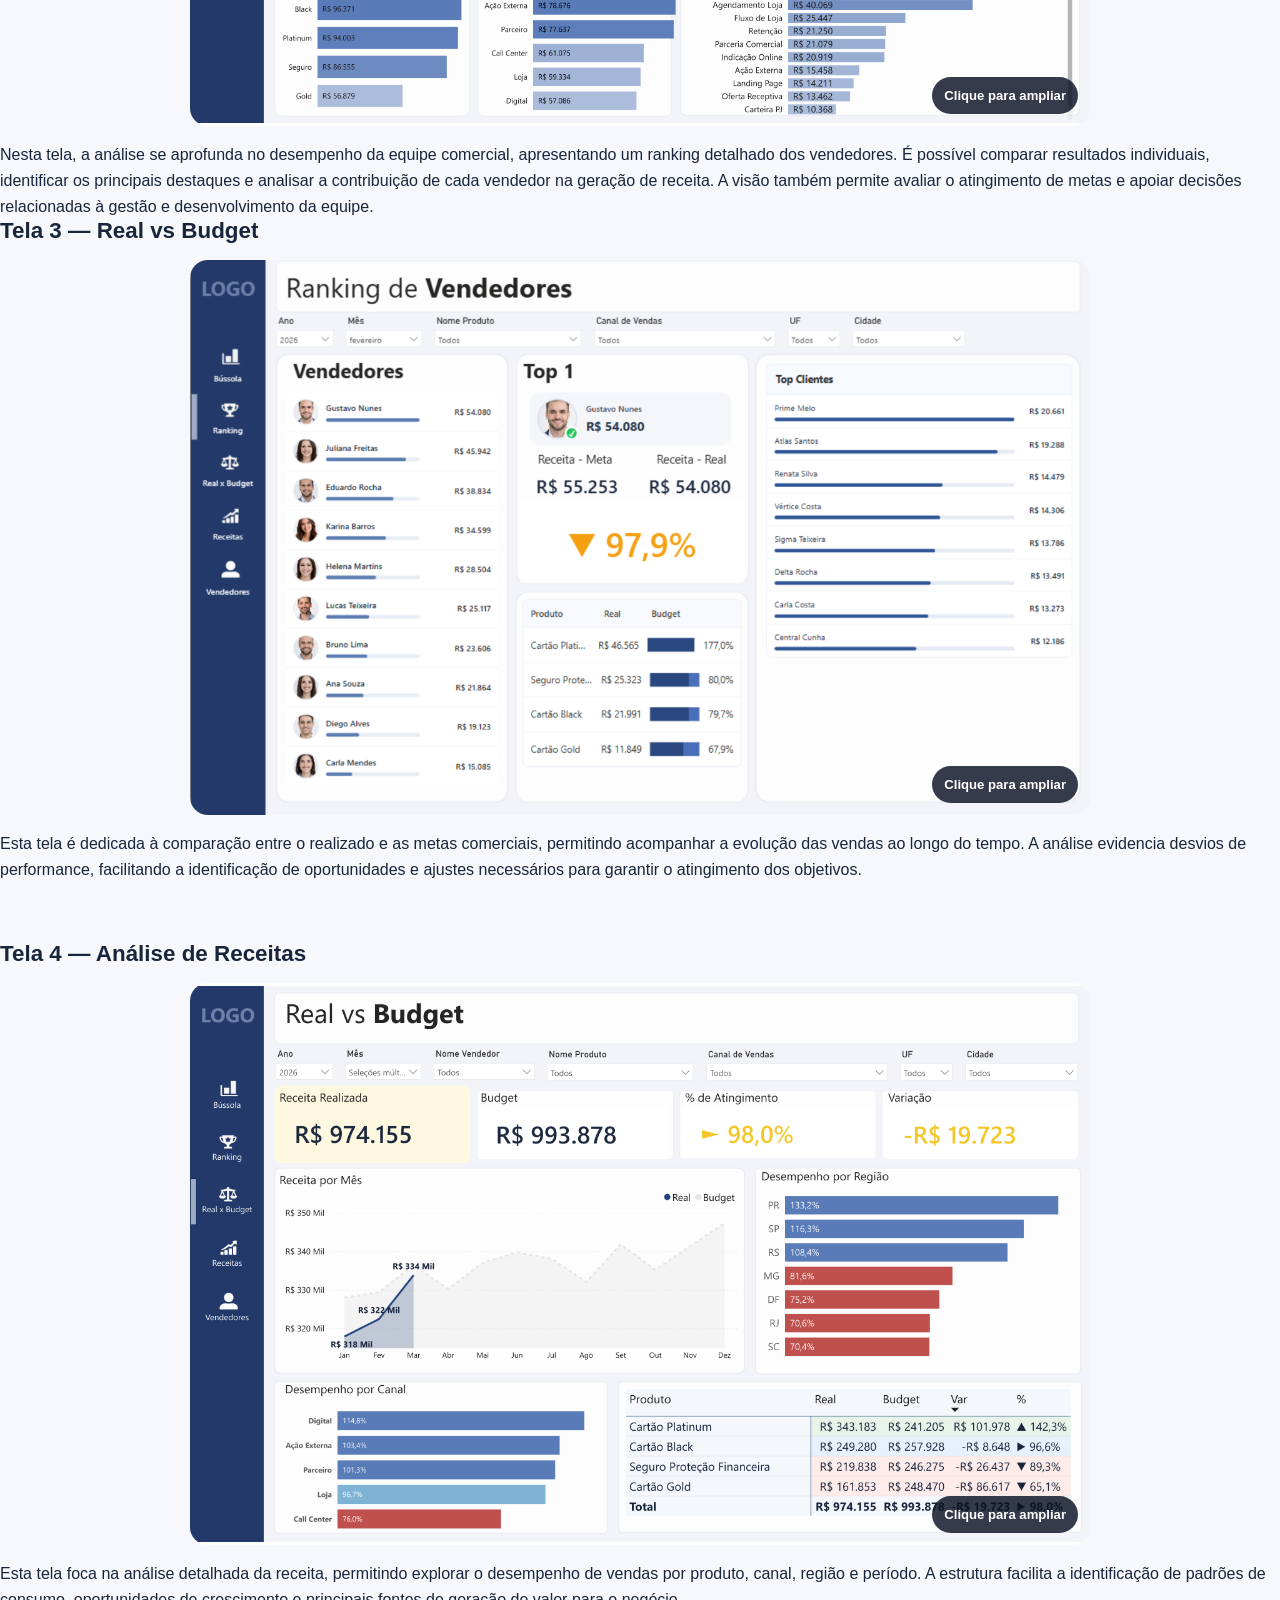
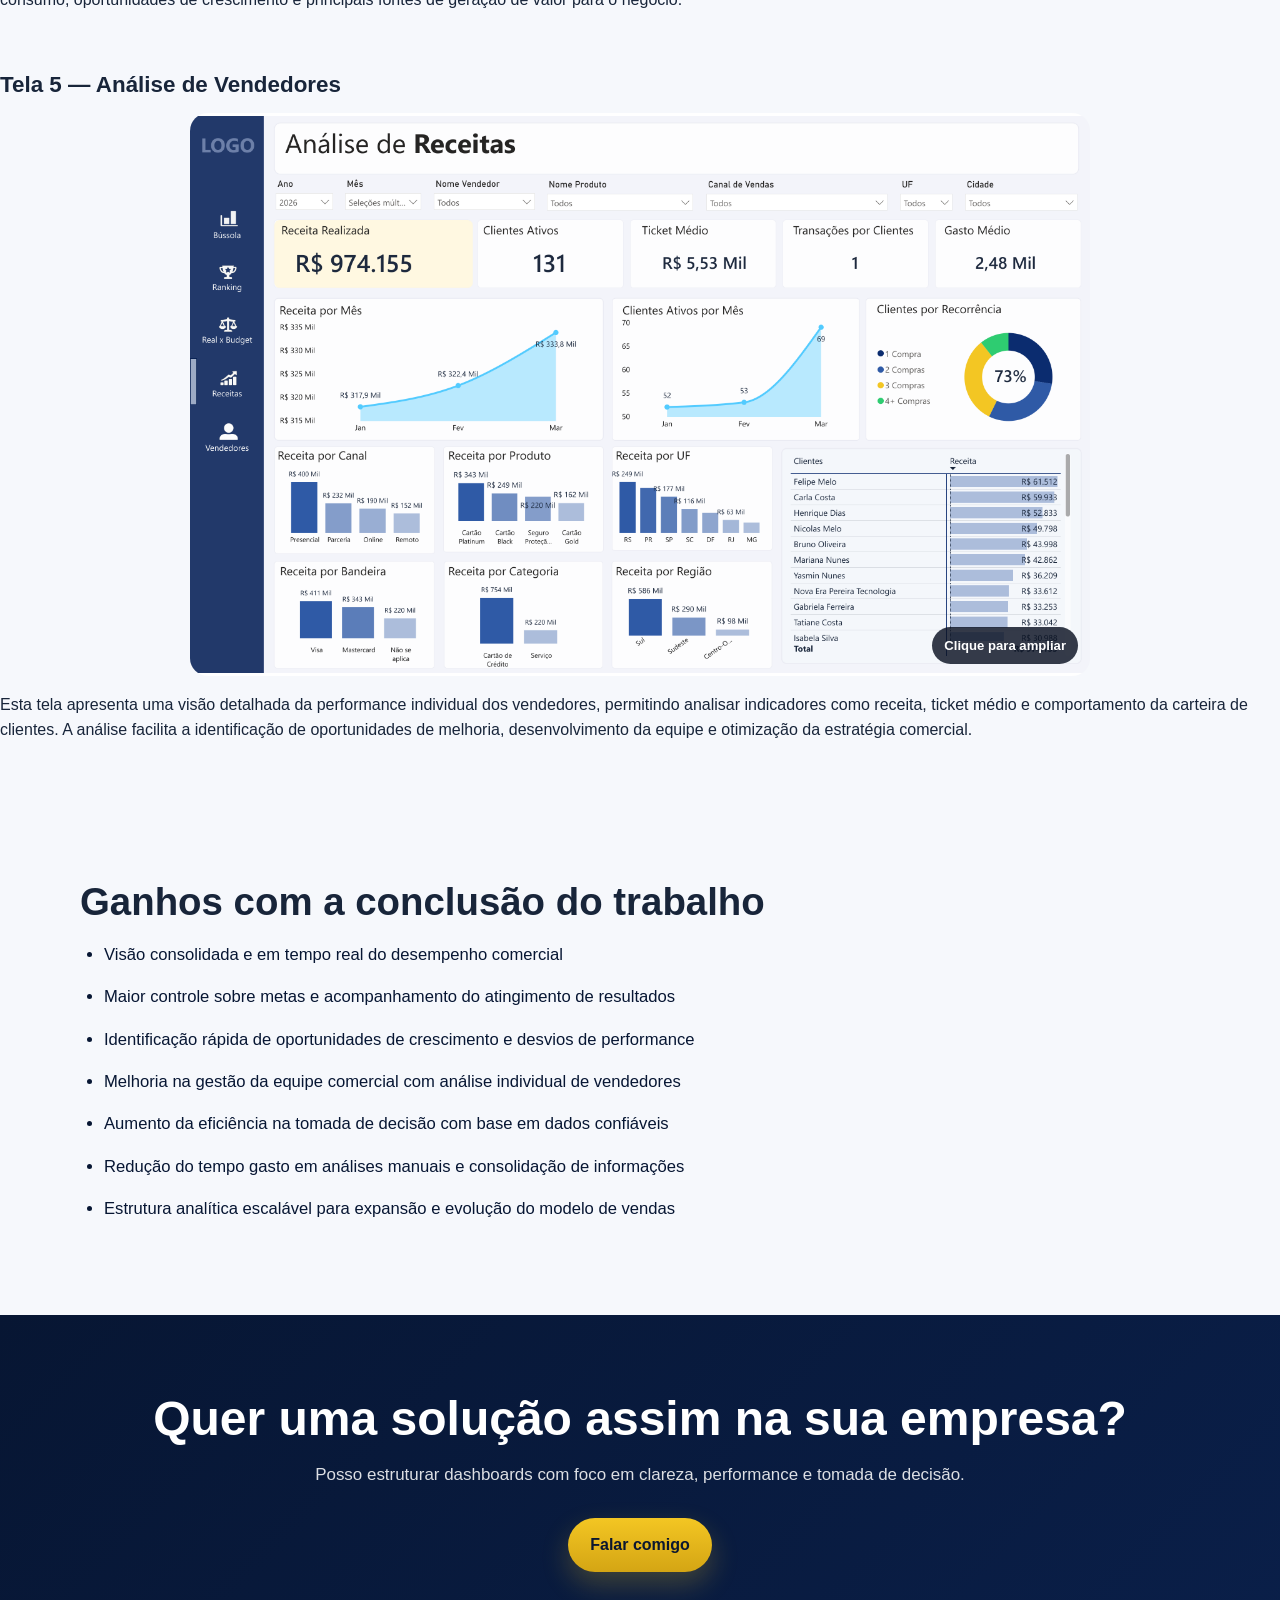
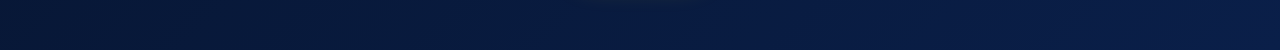
==== commit e36e85f3: "Update projeto1.html" ====
--- a/projeto1.html
+++ b/projeto1.html
@@ -3,33 +3,30 @@
 <head>
 
    <!-- META -->
-  <meta charset="UTF-8">f
-  <meta name="viewport" content="width=device-width, initial-scale=1.0">
-
-   <meta name="twitter:card" content="summary_large_image" />
-   <meta name="twitter:title" content="Dashboard Financeiro em Power BI | DRE e Fluxo de Caixa" />
-   <meta name="twitter:description" content="Dashboard financeiro em Power BI com análise de rentabilidade, fluxo de caixa e apoio à decisão estratégica." />
-   <meta name="twitter:image" content="https://mlgc.com.br/assets/img/projeto1.jpg?v=1" />
+  <meta charset="UTF-8">
+<meta name="viewport" content="width=device-width, initial-scale=1.0">
+
+<meta name="twitter:card" content="summary_large_image" />
+<meta name="twitter:title" content="Dashboard de Vendas em Power BI | Performance Comercial e Metas" />
+<meta name="twitter:description" content="Dashboard de vendas em Power BI com análise de desempenho comercial, metas, ranking de vendedores e inteligência para tomada de decisão." />
+<meta name="twitter:image" content="https://mlgc.com.br/assets/img/projetos/projeto2/capa.webp" />
 
   <!-- SEO -->
-  <title>Dashboard Financeiro em Power BI | DRE e Fluxo de Caixa</title>
-  <meta name="description" content="Dashboard financeiro em Power BI com DRE, fluxo de caixa e análise de rentabilidade para suporte à decisão estratégica." />
-  <link rel="canonical" href="https://mlgc.com.br/projeto1.html" />
+  <title>Dashboard de Vendas em Power BI | Performance Comercial e Metas</title>
+<meta name="description" content="Dashboard de vendas em Power BI com análise de desempenho comercial, metas, ranking de vendedores e insights estratégicos para aumentar resultados." />
+<link rel="canonical" href="https://mlgc.com.br/projeto2.html" />
 
   <!-- Open Graph -->
-  <meta property="og:title" content="Dashboard Financeiro em Power BI | DRE e Fluxo de Caixa" />
-  <meta property="og:description" content="Projeto de dashboard financeiro em Power BI com DRE, fluxo de caixa e análise de rentabilidade para suporte à decisão estratégica." />
-  <meta property="og:type" content="article" />
-  <meta property="og:url" content="https://mlgc.com.br/projeto1.html" />
-  <meta property="og:image" content="https://mlgc.com.br/assets/img/projeto1.jpg?v=1" />
-  <meta property="og:image:width" content="1200" />
-  <meta property="og:image:height" content="630" />
-  <meta property="og:image:type" content="image/jpeg" />
+ <meta property="og:title" content="Dashboard de Vendas em Power BI | Performance Comercial e Metas" />
+<meta property="og:description" content="Projeto de dashboard de vendas em Power BI com análise de desempenho comercial, metas, ranking de vendedores e insights para tomada de decisão estratégica." />
+<meta property="og:type" content="article" />
+<meta property="og:url" content="https://mlgc.com.br/projeto2.html" />
+<meta property="og:image" content="https://mlgc.com.br/assets/img/projetos/projeto2/capa.webp" />
+<meta property="og:image:width" content="1200" />
+<meta property="og:image:height" content="630" />
+<meta property="og:image:type" content="image/webp" />
   
-   <!-- ================= CSS 
-  <link rel="stylesheet" href="assets/css/style.css">
-  <link rel="stylesheet" href="assets/css/projects.css">
-   ================= -->
+   <!-- ================= CSS ================= -->
 
    <link rel="stylesheet" href="assets/css/site-mlgc-otimizado.css">
 
@@ -39,7 +36,7 @@
   "@graph": [
     {
       "@type": "BreadcrumbList",
-      "@id": "https://mlgc.com.br/projeto1.html#breadcrumb",
+      "@id": "https://mlgc.com.br/projeto2.html#breadcrumb",
       "itemListElement": [
         {
           "@type": "ListItem",
@@ -56,40 +53,40 @@
         {
           "@type": "ListItem",
           "position": 3,
-          "name": "Dashboard Financeiro",
-          "item": "https://mlgc.com.br/projeto1.html"
+          "name": "Dashboard de Vendas",
+          "item": "https://mlgc.com.br/projeto2.html"
         }
       ]
     },
     {
       "@type": "WebPage",
-      "@id": "https://mlgc.com.br/projeto1.html#webpage",
-      "url": "https://mlgc.com.br/projeto1.html",
-      "name": "Dashboard Financeiro em Power BI | DRE e Fluxo de Caixa",
-      "description": "Projeto de dashboard financeiro em Power BI com DRE, fluxo de caixa e análise de rentabilidade para suporte à decisão estratégica.",
+      "@id": "https://mlgc.com.br/projeto2.html#webpage",
+      "url": "https://mlgc.com.br/projeto2.html",
+      "name": "Dashboard de Vendas em Power BI | Performance Comercial e Metas",
+      "description": "Projeto de dashboard de vendas em Power BI com análise de desempenho comercial, metas, ranking de vendedores e suporte à tomada de decisão estratégica.",
       "inLanguage": "pt-BR",
       "isPartOf": {
         "@id": "https://mlgc.com.br/#website"
       },
       "about": {
-        "@id": "https://mlgc.com.br/projeto1.html#article"
+        "@id": "https://mlgc.com.br/projeto2.html#article"
       },
       "breadcrumb": {
-        "@id": "https://mlgc.com.br/projeto1.html#breadcrumb"
+        "@id": "https://mlgc.com.br/projeto2.html#breadcrumb"
       },
       "primaryImageOfPage": {
         "@type": "ImageObject",
-        "@id": "https://mlgc.com.br/projeto1.html#primaryimage",
-        "url": "https://mlgc.com.br/assets/img/projetos/projeto1/capa.webp",
-        "contentUrl": "https://mlgc.com.br/assets/img/projetos/projeto1/capa.webp"
+        "@id": "https://mlgc.com.br/projeto2.html#primaryimage",
+        "url": "https://mlgc.com.br/assets/img/projetos/projeto2/capa.webp",
+        "contentUrl": "https://mlgc.com.br/assets/img/projetos/projeto2/capa.webp"
       }
     },
     {
       "@type": "Article",
-      "@id": "https://mlgc.com.br/projeto1.html#article",
-      "headline": "Dashboard Financeiro em Power BI",
-      "alternativeHeadline": "Estudo de caso de dashboard financeiro com DRE, fluxo de caixa e análise gerencial",
-      "description": "Estudo de caso de uma solução em Power BI para consolidar DRE, orçamento, realizado e indicadores financeiros em uma visão executiva clara e confiável.",
+      "@id": "https://mlgc.com.br/projeto2.html#article",
+      "headline": "Dashboard de Vendas em Power BI",
+      "alternativeHeadline": "Estudo de caso de dashboard comercial com metas, desempenho e análise de vendas",
+      "description": "Estudo de caso de uma solução em Power BI para acompanhamento de performance comercial, metas, ranking de vendedores e análise de receitas em uma visão executiva clara e orientada à decisão.",
       "author": {
         "@id": "https://mlgc.com.br/#person"
       },
@@ -97,27 +94,30 @@
         "@id": "https://mlgc.com.br/#organization"
       },
       "mainEntityOfPage": {
-        "@id": "https://mlgc.com.br/projeto1.html#webpage"
+        "@id": "https://mlgc.com.br/projeto2.html#webpage"
       },
       "image": [
-        "https://mlgc.com.br/assets/img/projetos/projeto1/capa.webp",
-        "https://mlgc.com.br/assets/img/projetos/projeto1/01.webp",
-        "https://mlgc.com.br/assets/img/projetos/projeto1/02.webp"
+        "https://mlgc.com.br/assets/img/projetos/projeto2/capa.webp",
+        "https://mlgc.com.br/assets/img/projetos/projeto2/01.webp",
+        "https://mlgc.com.br/assets/img/projetos/projeto2/02.webp",
+        "https://mlgc.com.br/assets/img/projetos/projeto2/03.webp",
+        "https://mlgc.com.br/assets/img/projetos/projeto2/04.webp"
       ],
       "articleSection": [
-        "Dashboard Financeiro",
+        "Dashboard de Vendas",
         "Power BI",
-        "Controladoria",
-        "DRE",
-        "Fluxo de Caixa"
+        "Performance Comercial",
+        "Metas",
+        "Análise de Receita"
       ],
       "keywords": [
-        "dashboard financeiro",
-        "Power BI financeiro",
-        "DRE em Power BI",
-        "fluxo de caixa",
-        "controladoria",
-        "indicadores financeiros"
+        "dashboard de vendas",
+        "Power BI comercial",
+        "performance comercial",
+        "metas de vendas",
+        "ranking de vendedores",
+        "análise de receita",
+        "indicadores comerciais"
       ],
       "about": [
         {
@@ -126,11 +126,11 @@
         },
         {
           "@type": "Thing",
-          "name": "Dashboard Financeiro"
+          "name": "Dashboard de Vendas"
         },
         {
           "@type": "Thing",
-          "name": "Controladoria"
+          "name": "Performance Comercial"
         }
       ],
       "inLanguage": "pt-BR"
@@ -168,19 +168,19 @@
 
 <div class="menu-overlay"></div>
 
- <main>
+<main>
   <section class="project-hero">
     <div class="container project-hero-content">
       <div class="project-hero-text">
-        <span class="project-eyebrow">Projeto 01</span>
-        <h1>Dashboard Financeiro em Power BI</h1>
+        <span class="project-eyebrow">Projeto 02</span>
+        <h1>Dashboard de Vendas em Power BI</h1>
 
         <p>
-          Este projeto apresenta um dashboard financeiro desenvolvido em Power BI para consolidar a visão gerencial dos resultados da empresa, com foco em DRE, análise de receitas, controle de despesas e acompanhamento de indicadores estratégicos.
+          Este projeto apresenta um dashboard de vendas desenvolvido em Power BI para consolidar a visão comercial da empresa, com foco em performance de vendas, metas, análise de receitas e acompanhamento de indicadores estratégicos.
         </p>
 
         <p>
-          A solução foi estruturada para oferecer uma leitura executiva clara e objetiva, permitindo comparar realizado, orçado e ano anterior, identificar desvios com rapidez e apoiar a tomada de decisão com mais segurança.
+          A solução foi estruturada para oferecer uma leitura executiva clara e orientada à ação, permitindo acompanhar resultados em tempo real, analisar o desempenho da equipe comercial, identificar oportunidades de crescimento e apoiar a tomada de decisão com mais assertividade.
         </p>
 
         <div class="project-hero-actions">
@@ -190,83 +190,85 @@
       </div>
 
       <div class="project-hero-image">
-        <img src="/assets/img/projetos/projeto1/capa.webp" alt="Capa do Dashboard Financeiro em Power BI">
+        <img src="/assets/img/projetos/projeto2/capa.webp" alt="Capa do Dashboard de Vendas em Power BI">
       </div>
     </div>
   </section>
 
-   <section class="telas">
+  <section class="telas">
   <div class="container">
     <h2>Contexto e necessidade do negócio</h2>
 
     <p>
-      A empresa possuía dados financeiros dispersos em múltiplas planilhas, o que dificultava a consolidação das informações e comprometia a confiabilidade das análises gerenciais.
-      O acompanhamento de resultados era pouco padronizado, com baixa visibilidade sobre desempenho, variações e indicadores-chave.
+      A empresa possuía dados comerciais dispersos em diferentes sistemas e planilhas, dificultando a consolidação das informações e reduzindo a visibilidade sobre o desempenho de vendas.
+      O acompanhamento dos resultados era pouco estruturado, com baixa clareza sobre metas, performance da equipe e evolução da receita.
     </p>
 
     <p>
-      Nesse cenário, surgiam dificuldades para responder perguntas essenciais para a gestão financeira:
+      Nesse cenário, surgiam dificuldades para responder perguntas essenciais para a gestão comercial:
     </p>
 
     <ul class="project-list">
-      <li>O resultado está evoluindo de forma positiva ao longo do tempo?</li>
-      <li>Quais áreas ou centros de custo estão impactando o desempenho?</li>
-      <li>As despesas estão alinhadas com o orçamento?</li>
-      <li>A receita está crescendo de forma consistente e sustentável?</li>
+      <li>As vendas estão evoluindo de forma consistente ao longo do tempo?</li>
+      <li>Quais vendedores estão performando acima ou abaixo das metas?</li>
+      <li>Quais produtos, canais ou regiões geram mais receita?</li>
+      <li>Existe recorrência de clientes ou dependência de vendas pontuais?</li>
+      <li>O resultado está alinhado com as metas e o planejamento comercial?</li>
     </ul>
   </div>
 </section>
 
+   <section class="project-section alt">
+  <div class="container">
+    <h2>Principais desafios</h2>
+
+    <ul class="project-list">
+      <li>Consolidar dados comerciais de diferentes fontes em uma única visão confiável</li>
+      <li>Estruturar indicadores de performance alinhados às metas e ao planejamento comercial</li>
+      <li>Garantir consistência na análise de vendas por período, canal, produto e vendedor</li>
+      <li>Traduzir dados de vendas em insights claros para apoio à tomada de decisão</li>
+      <li>Permitir análise de desempenho individual e coletivo da equipe comercial</li>
+      <li>Construir um modelo de dados escalável, preparado para crescimento e novas análises</li>
+    </ul>
+  </div>
+</section>
+
+    <section class="project-section">
+  <div class="container">
+    <h2>Construção da solução</h2>
+
+    <p>
+      A solução foi desenvolvida com base em três pilares principais: modelagem de dados, estruturação dos indicadores comerciais e construção da camada analítica, garantindo consistência, performance e facilidade de uso.
+    </p>
+
+    <ul class="project-list">
+      <li>Modelagem dimensional com separação entre tabelas fato de vendas e dimensões (clientes, produtos, vendedores, tempo)</li>
+      <li>Estruturação de indicadores comerciais como receita, metas, atingimento, ticket médio e recorrência</li>
+      <li>Desenvolvimento de medidas em DAX para análise de performance, variações e comparativos ao longo do tempo</li>
+      <li>Padronização visual entre páginas para garantir consistência e fluidez na navegação</li>
+      <li>Criação de visões analíticas focadas em performance comercial e tomada de decisão</li>
+    </ul>
+  </div>
+</section>
+
     <section class="project-section alt">
   <div class="container">
-    <h2>Principais desafios</h2>
-
-    <ul class="project-list">
-      <li>Estruturar uma DRE gerencial padronizada e confiável para análise</li>
-      <li>Garantir consistência e comparabilidade entre realizado, orçamento e ano anterior</li>
-      <li>Traduzir dados financeiros complexos em indicadores claros e objetivos</li>
-      <li>Proporcionar leitura executiva rápida, sem perder profundidade analítica</li>
-      <li>Construir um modelo de dados reutilizável, escalável e de fácil manutenção</li>
-    </ul>
-  </div>
-</section>
-
-    <section class="project-section">
-  <div class="container">
-    <h2>Construção da solução</h2>
+    <h2>Por que a solução foi construída desta forma</h2>
 
     <p>
-      A solução foi desenvolvida com base em três pilares principais: modelagem de dados, padronização da DRE e construção da camada analítica, garantindo consistência, performance e facilidade de uso.
+      A solução foi concebida não apenas para apresentar dados, mas para conduzir a análise comercial de forma estruturada e orientada à ação.
+      Cada página foi desenhada com um objetivo específico: visão executiva dos indicadores, acompanhamento de metas, ranking de vendedores e análise detalhada de receitas.
     </p>
 
-    <ul class="project-list">
-      <li>Modelagem dimensional com separação entre tabelas fato e dimensões</li>
-      <li>Estruturação hierárquica da DRE com classificação gerencial</li>
-      <li>Desenvolvimento de medidas em DAX para cálculo de indicadores e variações</li>
-      <li>Padronização visual entre páginas para garantir consistência na leitura</li>
-      <li>Criação de visões analíticas orientadas à tomada de decisão</li>
-    </ul>
-  </div>
-</section>
-
-    <section class="project-section alt">
-  <div class="container">
-    <h2>Por que a solução foi construída desta forma</h2>
-
     <p>
-      A solução foi concebida não apenas para apresentar dados, mas para conduzir a leitura gerencial de forma estruturada e intuitiva.
-      Cada página foi desenhada com um objetivo específico: visão executiva dos indicadores, análise da DRE, aprofundamento em receitas e controle detalhado de despesas.
+      O foco principal foi permitir que o usuário identifique rapidamente oportunidades de crescimento, desvios de performance e padrões de venda,
+      reduzindo o tempo de análise e aumentando a assertividade nas decisões.
+      A combinação entre clareza visual e profundidade analítica garante uma experiência eficiente tanto para gestores quanto para equipes comerciais.
     </p>
-
-    <p>
-      O foco principal foi permitir que o usuário identifique rapidamente tendências, desvios e pontos críticos,
-      reduzindo o tempo de análise e aumentando a segurança na tomada de decisão.
-      A combinação entre clareza visual e profundidade analítica garante uma experiência eficiente tanto para gestores quanto para áreas financeiras.
-    </p>
-  </div>
-</section>
-
-    <section class="project-section">
+  </div>
+</section>
+
+   <section class="project-section">
   <div class="container">
     <h2>Principais indicadores analisados</h2>
 
@@ -274,22 +276,32 @@
 
       <div class="kpi-card">
         <h3>Receita</h3>
-        <p>Análise da evolução da receita, com comparação entre realizado, orçamento e ano anterior, permitindo identificar tendências de crescimento e sazonalidade.</p>
+        <p>Análise da evolução das vendas ao longo do tempo, com comparação entre realizado, metas e períodos anteriores, permitindo identificar tendências e sazonalidade.</p>
       </div>
 
       <div class="kpi-card">
-        <h3>Resultado</h3>
-        <p>Visão consolidada da DRE, com foco em indicadores como EBITDA, lucro líquido e margens, evidenciando a performance operacional da empresa.</p>
+        <h3>Atingimento de Metas</h3>
+        <p>Monitoramento do desempenho em relação às metas comerciais, evidenciando percentuais de atingimento e apoiando o acompanhamento da performance da equipe.</p>
       </div>
 
       <div class="kpi-card">
-        <h3>Despesas</h3>
-        <p>Monitoramento das principais linhas de custo, com análise por centro de custo e identificação de desvios em relação ao planejado.</p>
+        <h3>Performance de Vendedores</h3>
+        <p>Análise individual e comparativa da equipe comercial, com ranking de vendedores, volume de vendas e identificação dos principais destaques.</p>
+      </div>
+
+      <div class="kpi-card">
+        <h3>Ticket Médio</h3>
+        <p>Acompanhamento do valor médio por venda, permitindo avaliar o comportamento de compra dos clientes e identificar oportunidades de aumento de receita.</p>
+      </div>
+
+      <div class="kpi-card">
+        <h3>Recorrência de Clientes</h3>
+        <p>Análise da frequência de compra, identificando clientes recorrentes e avaliando o nível de fidelização da base.</p>
       </div>
 
       <div class="kpi-card">
         <h3>Variações</h3>
-        <p>Comparação entre realizado, orçamento e ano anterior, destacando impactos positivos e negativos para apoiar decisões mais assertivas.</p>
+        <p>Comparação entre períodos e metas, destacando desvios positivos e negativos para orientar decisões comerciais com maior precisão.</p>
       </div>
 
     </div>
@@ -301,90 +313,183 @@
     <h2>Telas do Dashboard e Estrutura de Análise</h2>
 
     <p class="section-intro">
-      Cada tela foi desenvolvida com um objetivo específico, organizando a análise financeira de forma progressiva — da visão executiva até o detalhamento de receitas e despesas.
+      Cada tela foi desenvolvida com um objetivo específico, organizando a análise comercial de forma progressiva — da visão executiva até o detalhamento de performance de vendas, equipe e receita.
     </p>
 
     <div class="screen-block">
-      <h3>Tela 1 — Visão KPI</h3>
+      <h3>Tela 1 — Bússola de Vendas (Visão Executiva)</h3>
 
       <div class="screen-image"
            data-lightbox-trigger
-           data-image="assets/img/projetos/projeto1/capa.webp"
-           data-alt="Visão geral do dashboard financeiro">
-        <img src="assets/img/projetos/projeto1/capa.webp" alt="Visão geral do dashboard financeiro">
+           data-image="assets/img/projetos/projeto2/capa.webp"
+           data-alt="Visão executiva do dashboard de vendas">
+        <img src="assets/img/projetos/projeto2/capa.webp" alt="Visão executiva do dashboard de vendas">
         <span class="zoom-hint">Clique para ampliar</span>
       </div>
 
       <p>
-        Esta tela apresenta a visão executiva consolidada do desempenho financeiro, destacando indicadores-chave como receita, resultado, EBITDA e lucro líquido.
-        O objetivo é permitir uma leitura rápida da situação geral da empresa, facilitando a identificação de tendências e pontos de atenção.
+        Esta tela apresenta a visão executiva consolidada do desempenho comercial, destacando indicadores-chave como receita, metas, atingimento e ticket médio.
+        O objetivo é permitir uma leitura rápida da performance de vendas, facilitando a identificação de tendências e oportunidades de crescimento.
       </p>
     </div>
 
-   <div class="screen-block">
-  <h3>Tela 2 — Análise de Resultado (DRE)</h3>
+    <div class="screen-block">
+      <h3>Tela 2 — Ranking de Vendedores</h3>
+
+      <div class="screen-image"
+           data-lightbox-trigger
+           data-image="assets/img/projetos/projeto2/01.webp"
+           data-alt="Ranking de vendedores">
+        <img src="assets/img/projetos/projeto2/01.webp" alt="Ranking de vendedores">
+        <span class="zoom-hint">Clique para ampliar</span>
+      </div>
+
+      <p>
+        Apresenta o desempenho da equipe comercial por meio de um ranking detalhado, permitindo comparar vendedores, identificar destaques e analisar contribuição individual nos resultados.
+        Essa visão apoia decisões relacionadas a gestão de equipe, metas e incentivos.
+      </p>
+    </div>
+
+    <div class="screen-block">
+      <h3>Tela 3 — Real vs Budget</h3>
+
+      <div class="screen-image"
+           data-lightbox-trigger
+           data-image="assets/img/projetos/projeto2/02.webp"
+           data-alt="Comparativo realizado vs orçamento">
+        <img src="assets/img/projetos/projeto2/02.webp" alt="Comparativo realizado vs orçamento">
+        <span class="zoom-hint">Clique para ampliar</span>
+      </div>
+
+      <p>
+        Esta tela permite comparar o realizado com as metas definidas, evidenciando desvios e variações ao longo do tempo.
+        A análise facilita o acompanhamento do planejamento comercial e a identificação de áreas que demandam ajustes.
+      </p>
+    </div>
+
+    <div class="screen-block">
+      <h3>Tela 4 — Análise de Receitas</h3>
+
+      <div class="screen-image"
+           data-lightbox-trigger
+           data-image="assets/img/projetos/projeto2/03.webp"
+           data-alt="Análise detalhada de receitas">
+        <img src="assets/img/projetos/projeto2/03.webp" alt="Análise detalhada de receitas">
+        <span class="zoom-hint">Clique para ampliar</span>
+      </div>
+
+      <p>
+        Explora o comportamento da receita em diferentes dimensões, como produtos, canais e regiões.
+        Permite identificar padrões de venda, sazonalidade e principais fontes de geração de valor.
+      </p>
+    </div>
+
+    <div class="screen-block">
+      <h3>Tela 5 — Análise de Vendedores</h3>
+
+      <div class="screen-image"
+           data-lightbox-trigger
+           data-image="assets/img/projetos/projeto2/04.webp"
+           data-alt="Análise de performance dos vendedores">
+        <img src="assets/img/projetos/projeto2/04.webp" alt="Análise de performance dos vendedores">
+        <span class="zoom-hint">Clique para ampliar</span>
+      </div>
+
+      <p>
+        Oferece uma visão detalhada da performance individual dos vendedores, incluindo indicadores como receita, ticket médio e comportamento da carteira de clientes.
+        Essa análise apoia o desenvolvimento da equipe e a otimização da estratégia comercial.
+      </p>
+    </div>
+
+  </div>
+</section>
+ <h3>Tela 2 — Ranking de Vendedores</h3>
+
+<div class="screen-image"
+     data-lightbox-trigger
+     data-image="assets/img/projetos/projeto2/01.webp"
+     data-alt="Ranking de vendedores e desempenho comercial">
+  <img src="assets/img/projetos/projeto2/01.webp" alt="Ranking de vendedores e desempenho comercial">
+  <span class="zoom-hint">Clique para ampliar</span>
+</div>
+
+<p>
+  Nesta tela, a análise se aprofunda no desempenho da equipe comercial, apresentando um ranking detalhado dos vendedores.
+  É possível comparar resultados individuais, identificar os principais destaques e analisar a contribuição de cada vendedor na geração de receita.
+  A visão também permite avaliar o atingimento de metas e apoiar decisões relacionadas à gestão e desenvolvimento da equipe.
+</p>
+</div>
+
+<div class="screen-block">
+ <h3>Tela 3 — Real vs Budget</h3>
+
+<div class="screen-image"
+     data-lightbox-trigger
+     data-image="assets/img/projetos/projeto2/02.webp"
+     data-alt="Comparativo realizado vs metas de vendas">
+  <img src="assets/img/projetos/projeto2/02.webp" alt="Comparativo realizado vs metas de vendas">
+  <span class="zoom-hint">Clique para ampliar</span>
+</div>
+
+<p>
+  Esta tela é dedicada à comparação entre o realizado e as metas comerciais, permitindo acompanhar a evolução das vendas ao longo do tempo.
+  A análise evidencia desvios de performance, facilitando a identificação de oportunidades e ajustes necessários para garantir o atingimento dos objetivos.
+</p>
+</div>
+
+<div class="screen-block">
+<h3>Tela 4 — Análise de Receitas</h3>
+
+<div class="screen-image"
+     data-lightbox-trigger
+     data-image="assets/img/projetos/projeto2/03.webp"
+     data-alt="Análise detalhada de receitas de vendas">
+  <img src="assets/img/projetos/projeto2/03.webp" alt="Análise detalhada de receitas de vendas">
+  <span class="zoom-hint">Clique para ampliar</span>
+</div>
+
+<p>
+  Esta tela foca na análise detalhada da receita, permitindo explorar o desempenho de vendas por produto, canal, região e período.
+  A estrutura facilita a identificação de padrões de consumo, oportunidades de crescimento e principais fontes de geração de valor para o negócio.
+</p>
+</div>
+  </div>
+
+<div class="screen-block">
+  <h3>Tela 5 — Análise de Vendedores</h3>
 
   <div class="screen-image"
        data-lightbox-trigger
-       data-image="assets/img/projetos/projeto1/01.webp"
-       data-alt="Análise detalhada da DRE">
-    <img src="assets/img/projetos/projeto1/01.webp" alt="Análise detalhada da DRE">
+       data-image="assets/img/projetos/projeto2/04.webp"
+       data-alt="Análise de performance dos vendedores">
+    <img src="assets/img/projetos/projeto2/04.webp" alt="Análise de performance dos vendedores">
     <span class="zoom-hint">Clique para ampliar</span>
   </div>
 
   <p>
-    Nesta tela, a análise se aprofunda na estrutura da DRE, permitindo acompanhar a formação do resultado de ponta a ponta.
-    É possível visualizar receitas, custos, despesas e margens, além de comparar realizado, orçamento e ano anterior para identificar variações e seus impactos.
+    Esta tela apresenta uma visão detalhada da performance individual dos vendedores, permitindo analisar indicadores como receita, ticket médio e comportamento da carteira de clientes.
+    A análise facilita a identificação de oportunidades de melhoria, desenvolvimento da equipe e otimização da estratégia comercial.
   </p>
 </div>
 
-    <div class="screen-block">
-  <h3>Tela 3 — Análise de Receitas</h3>
-
-  <div class="screen-image"
-       data-lightbox-trigger
-       data-image="assets/img/projetos/projeto1/02.webp"
-       data-alt="Análise de receitas">
-    <img src="assets/img/projetos/projeto1/02.webp" alt="Análise de receitas">
-    <span class="zoom-hint">Clique para ampliar</span>
-  </div>
-
-  <p>
-    Esta tela é dedicada à análise de receitas, permitindo acompanhar a evolução ao longo do tempo e comparar valores realizados com o orçamento e o ano anterior.
-    A visão facilita a identificação de tendências, sazonalidades e possíveis desvios no desempenho comercial.
-  </p>
-</div>
-
-    <div class="screen-block">
-  <h3>Tela 4 — Análise de Despesas</h3>
-
-  <div class="screen-image"
-       data-lightbox-trigger
-       data-image="assets/img/projetos/projeto1/03.webp"
-       data-alt="Análise de despesas">
-    <img src="assets/img/projetos/projeto1/03.webp" alt="Análise de despesas">
-    <span class="zoom-hint">Clique para ampliar</span>
-  </div>
-
-  <p>
-    Esta tela foca na análise detalhada das despesas, permitindo avaliar os principais centros de custo e identificar desvios em relação ao orçamento.
-    A estrutura facilita o controle financeiro e apoia decisões voltadas à eficiência operacional e redução de custos.
-  </p>
-</div>
-  </div>
+
+
+
+   
 </section>
      
-    <section class="project-section">
+<section class="project-section">
   <div class="container">
     <h2>Ganhos com a conclusão do trabalho</h2>
 
     <ul class="results-list">
-      <li>Redução significativa do esforço manual na consolidação e fechamento financeiro</li>
-      <li>Maior visibilidade sobre desempenho, variações e pontos críticos do negócio</li>
-      <li>Agilidade na análise gerencial, com acesso rápido às principais informações</li>
-      <li>Padronização da leitura da DRE e dos indicadores financeiros</li>
-      <li>Aumento da confiabilidade dos dados para suporte à tomada de decisão</li>
-      <li>Estrutura escalável que permite evolução contínua da solução analítica</li>
+      <li>Visão consolidada e em tempo real do desempenho comercial</li>
+      <li>Maior controle sobre metas e acompanhamento do atingimento de resultados</li>
+      <li>Identificação rápida de oportunidades de crescimento e desvios de performance</li>
+      <li>Melhoria na gestão da equipe comercial com análise individual de vendedores</li>
+      <li>Aumento da eficiência na tomada de decisão com base em dados confiáveis</li>
+      <li>Redução do tempo gasto em análises manuais e consolidação de informações</li>
+      <li>Estrutura analítica escalável para expansão e evolução do modelo de vendas</li>
     </ul>
   </div>
 </section>
--- a/assets/css/site-mlgc-otimizado.css
+++ b/assets/css/site-mlgc-otimizado.css
@@ -196,17 +196,16 @@
   width: 100%;
 }
 
-.menu .cta,
-.btn.primary,
 .btn-primary,
 .project-link,
 .btn-enviar,
-.whatsapp-link {
+.whatsapp-link,
+.menu .cta {
   background: linear-gradient(180deg, var(--gold), var(--gold-2));
   color: #0a1630;
   box-shadow: 0 12px 28px rgba(243, 198, 35, 0.24);
-}
-
+  border: 0;
+}
 .menu .cta {
   padding: 12px 22px;
   border-radius: 999px;
@@ -312,29 +311,25 @@
   min-width: 210px;
 }
 
-.btn.primary:hover,
 .btn-primary:hover,
 .project-link:hover,
 .btn-enviar:hover,
 .whatsapp-link:hover,
+.menu .cta:hover,
 .btn-cv:hover,
-.btn.secondary:hover,
 .btn-secondary:hover {
   transform: translateY(-2px);
 }
 
-.btn.secondary,
 .btn-secondary {
   border: 1px solid rgba(255, 255, 255, 0.7);
   color: var(--white);
   background: rgba(255, 255, 255, 0.03);
 }
 
-.btn.secondary:hover,
 .btn-secondary:hover {
   background: rgba(255, 255, 255, 0.1);
 }
-
 .section-sobre .sobre-content {
   display: grid;
   grid-template-columns: minmax(320px, 1.1fr) minmax(320px, 0.9fr);
@@ -441,14 +436,16 @@
 }
 
 .section-sobre .btn-cv {
-  background: transparent;
-  color: #1c2b4a;
-  border: 2px solid var(--gold);
+  background: linear-gradient(180deg, var(--gold), var(--gold-2));
+  color: #0a1630;
+  border: 0;
+  box-shadow: 0 12px 28px rgba(243, 198, 35, 0.24);
 }
 
 .section-sobre .btn-cv:hover {
-  background: var(--gold);
-  color: #0b1f3a;
+  background: linear-gradient(180deg, var(--gold), var(--gold-2));
+  color: #0a1630;
+  transform: translateY(-2px);
 }
 
 .contato-wrapper {
@@ -595,15 +592,28 @@
   height: 52px;
   border: 0;
   border-radius: 50%;
+
   display: inline-flex;
   align-items: center;
   justify-content: center;
+
+  background-color: #FFC107; /* amarelo */
+  color: #000; /* seta preta */
+
   opacity: 0;
   visibility: hidden;
   pointer-events: none;
   transform: translateY(10px);
+
   z-index: 1002;
-  transition: opacity 0.25s ease, visibility 0.25s ease, transform 0.25s ease;
+  cursor: pointer;
+
+  transition: all 0.25s ease;
+}
+
+.back-to-top:hover {
+  background-color: #e0a800; /* amarelo mais escuro */
+  transform: translateY(0) scale(1.05);
 }
 
 .back-to-top.show {
@@ -967,7 +977,7 @@
   .buttons,
   .project-hero-actions {
     flex-direction: column;
-    align-items: stretch;
+    align-items: center;
   }
 
   .btn,
@@ -1062,3 +1072,32 @@
     padding: 7px 10px;
   }
 }
+
+
+@media (max-width: 768px) {
+  .hero-actions,
+  .cta-group,
+  .hero-buttons {
+    display: flex;
+    flex-direction: column;
+    align-items: center;
+    justify-content: center;
+    gap: 16px;
+    width: 100%;
+  }
+
+  .hero-actions .btn,
+  .cta-group .btn,
+  .hero-buttons .btn,
+  .hero-actions a,
+  .cta-group a,
+  .hero-buttons a {
+    width: 100%;
+    max-width: 320px;
+    margin: 0 auto;
+    display: flex;
+    align-items: center;
+    justify-content: center;
+    text-align: center;
+  }
+}
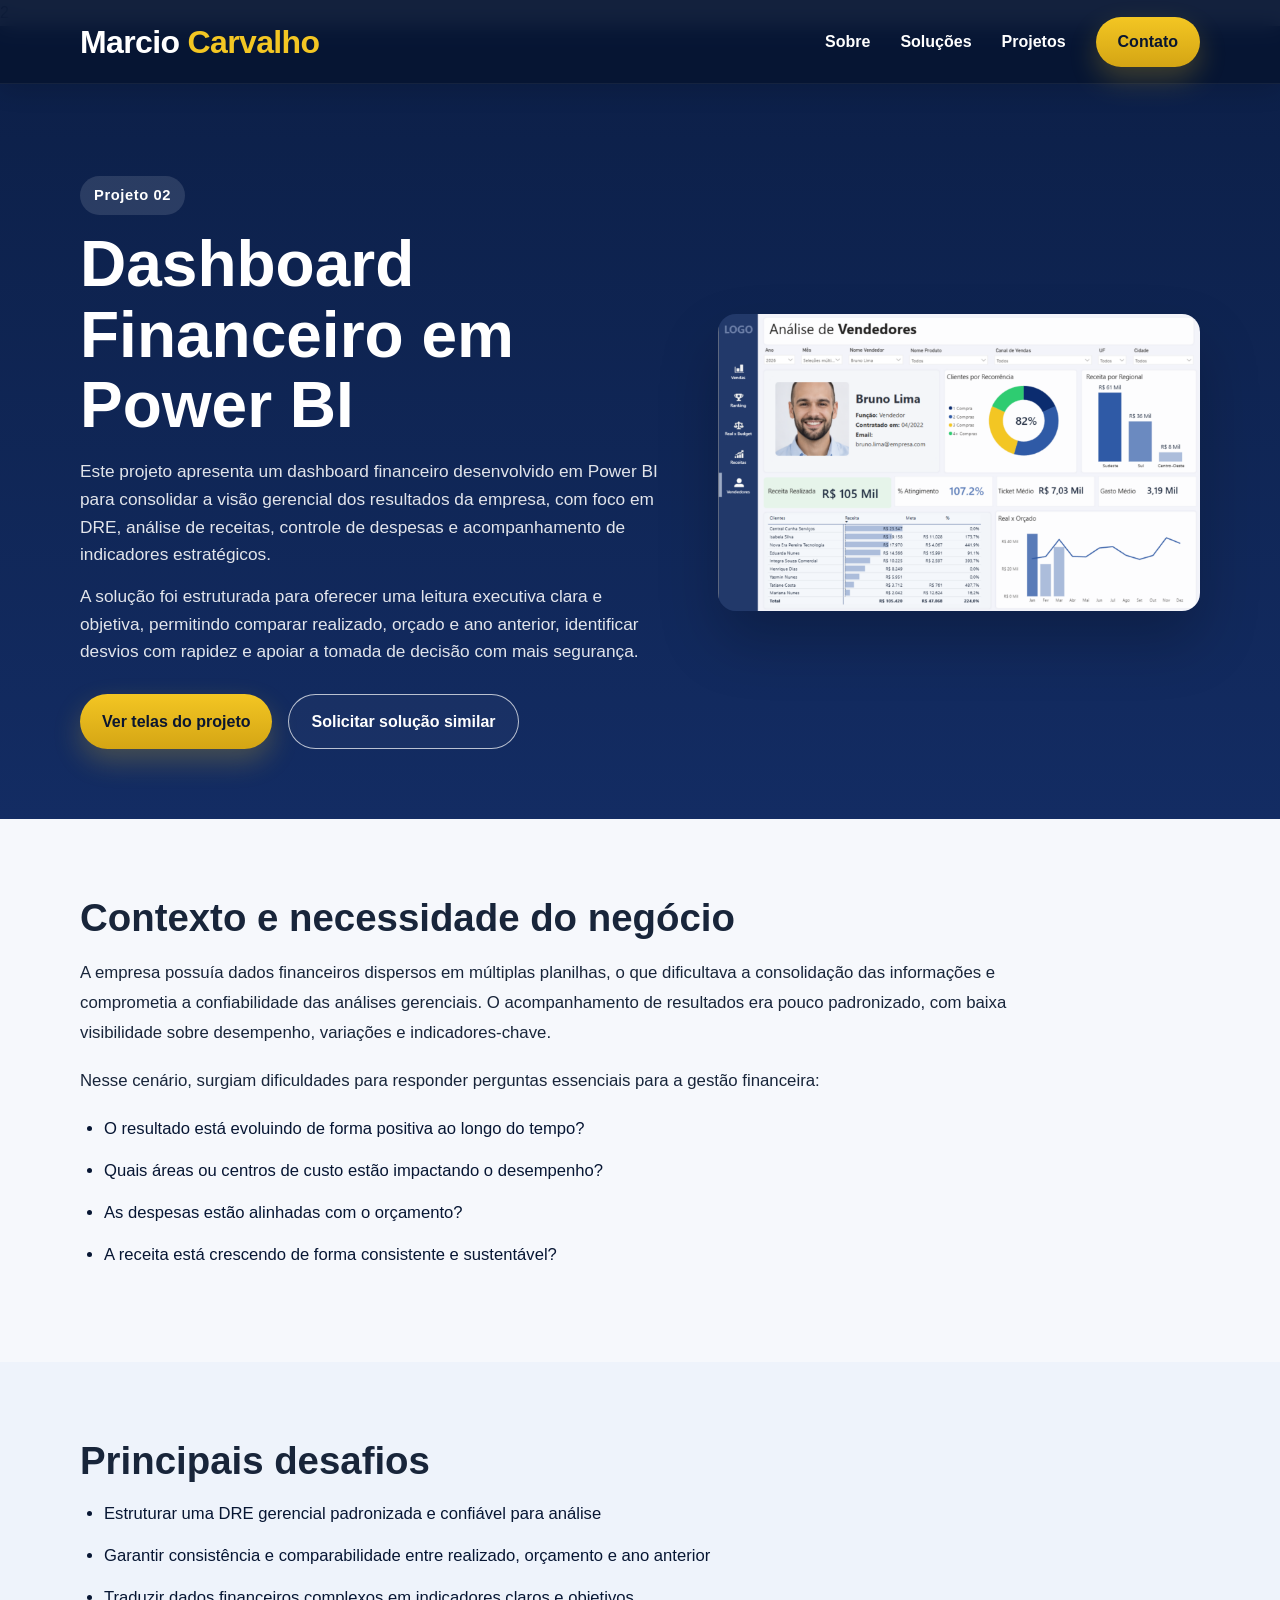
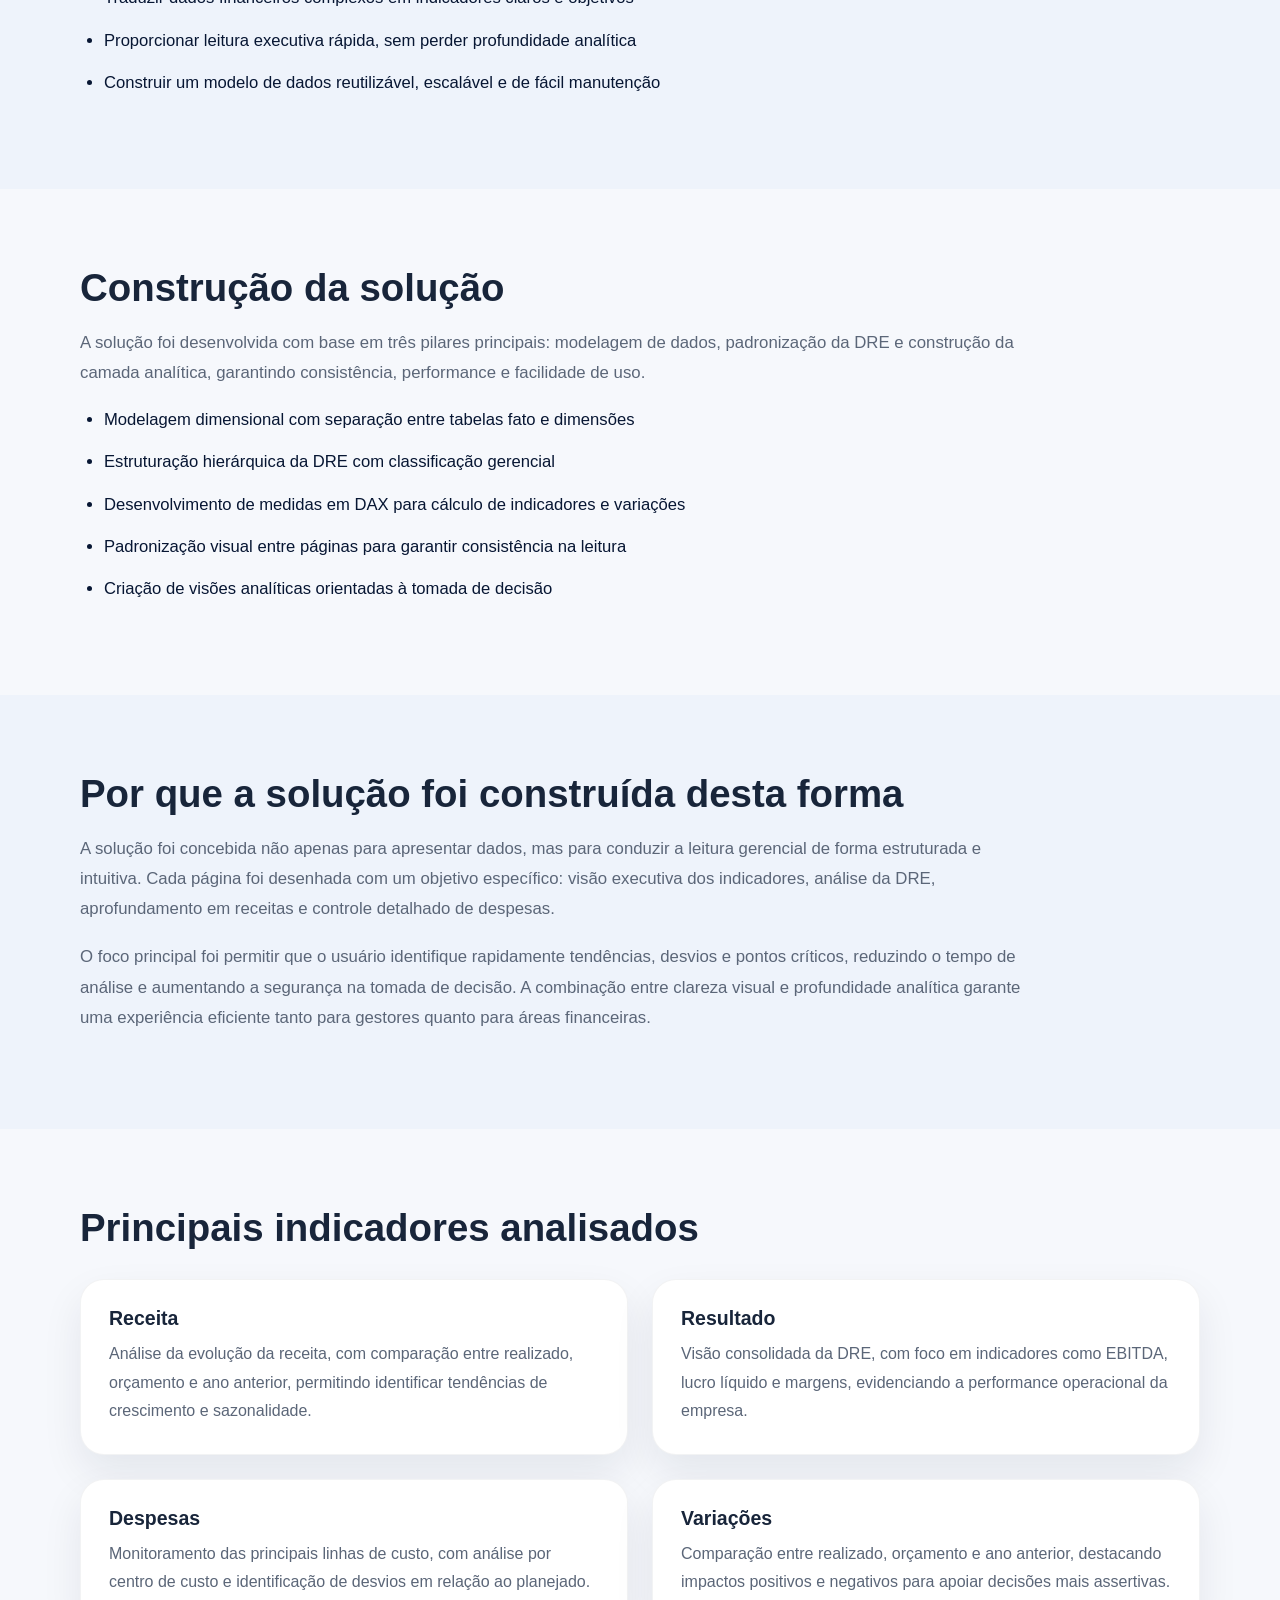
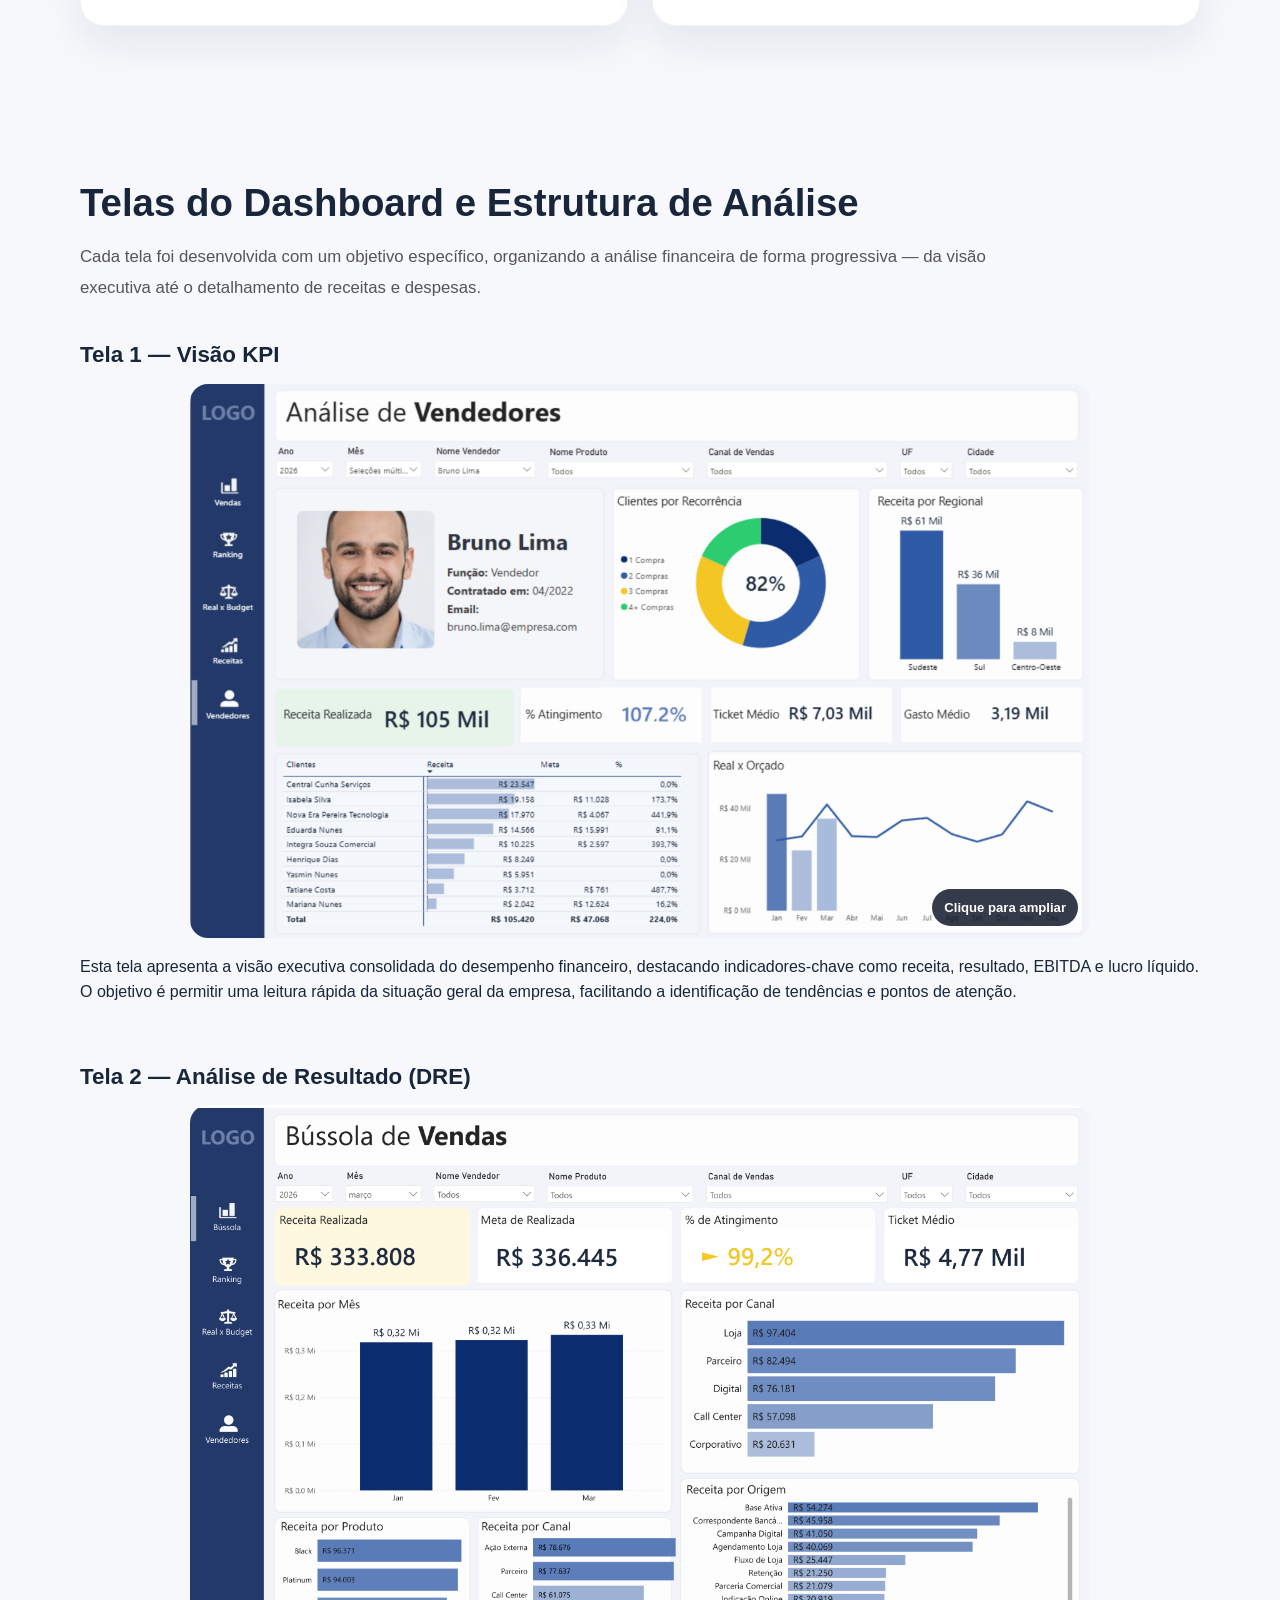
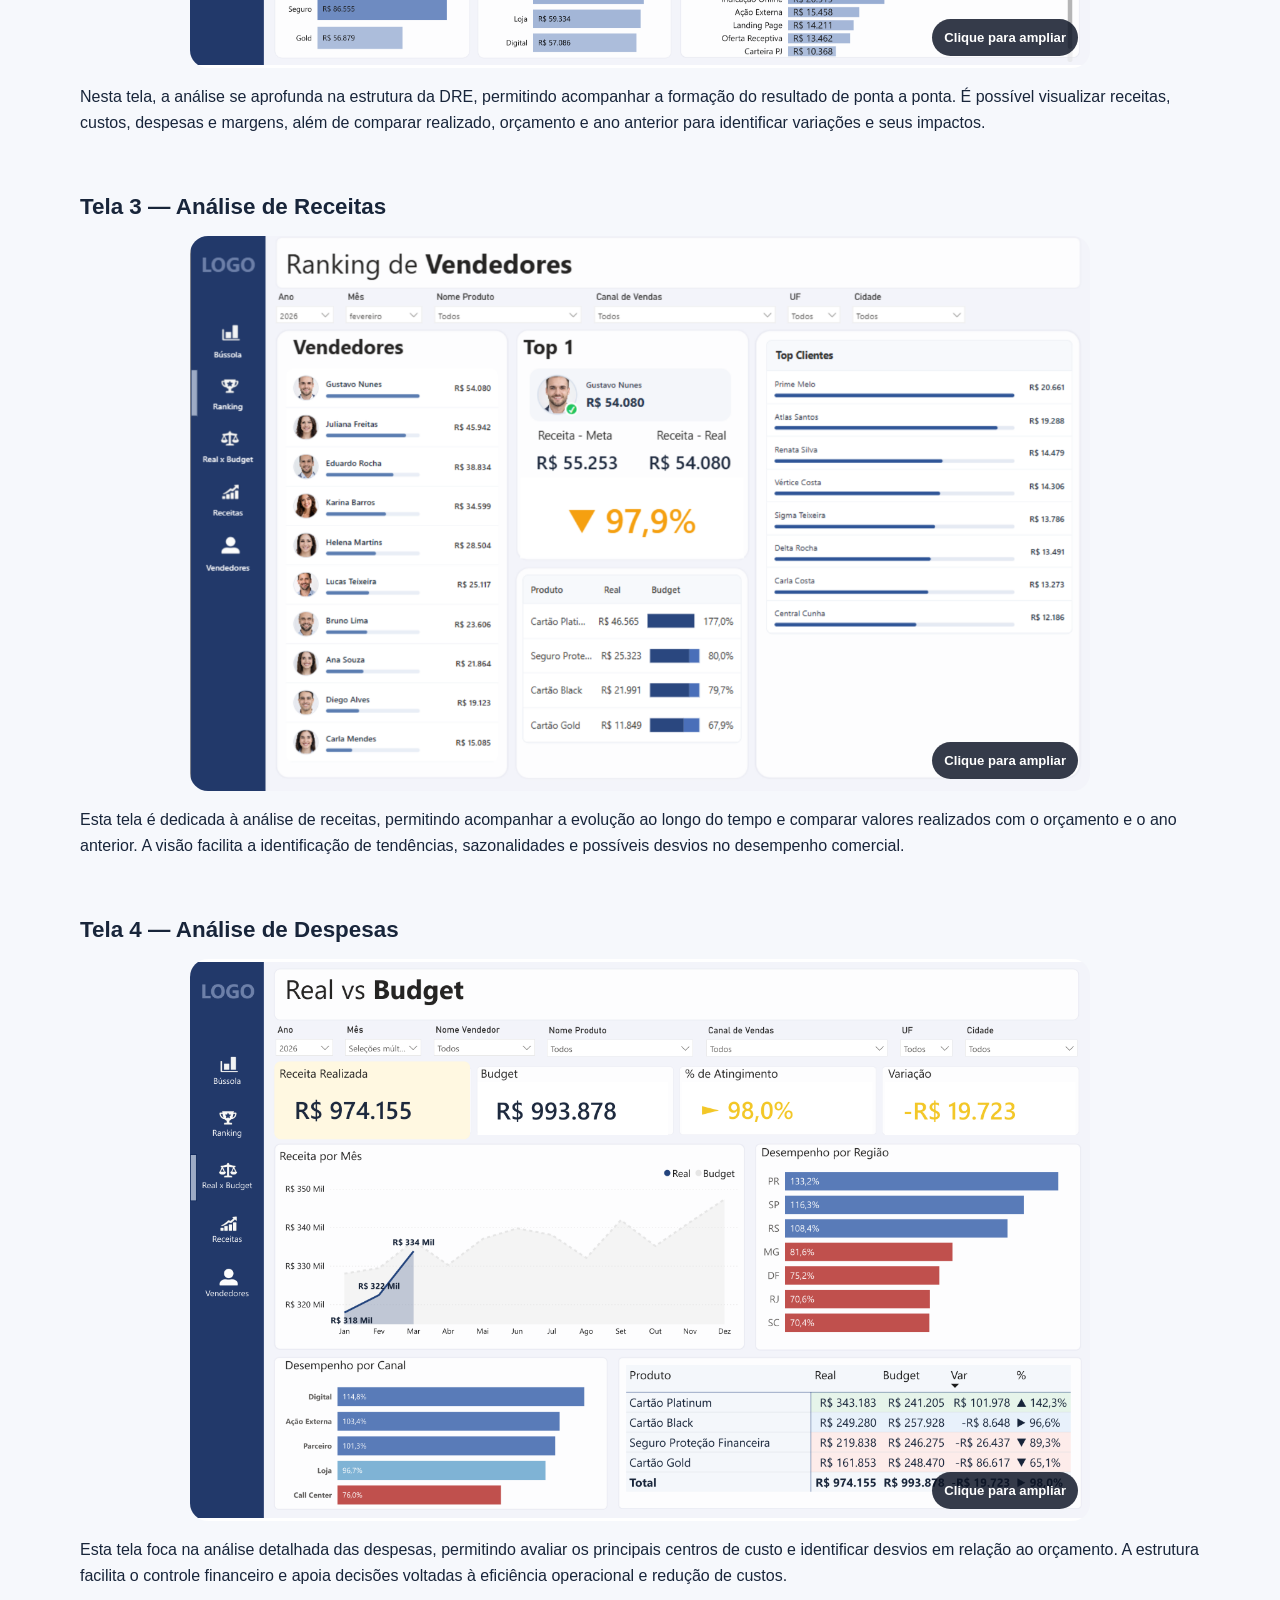
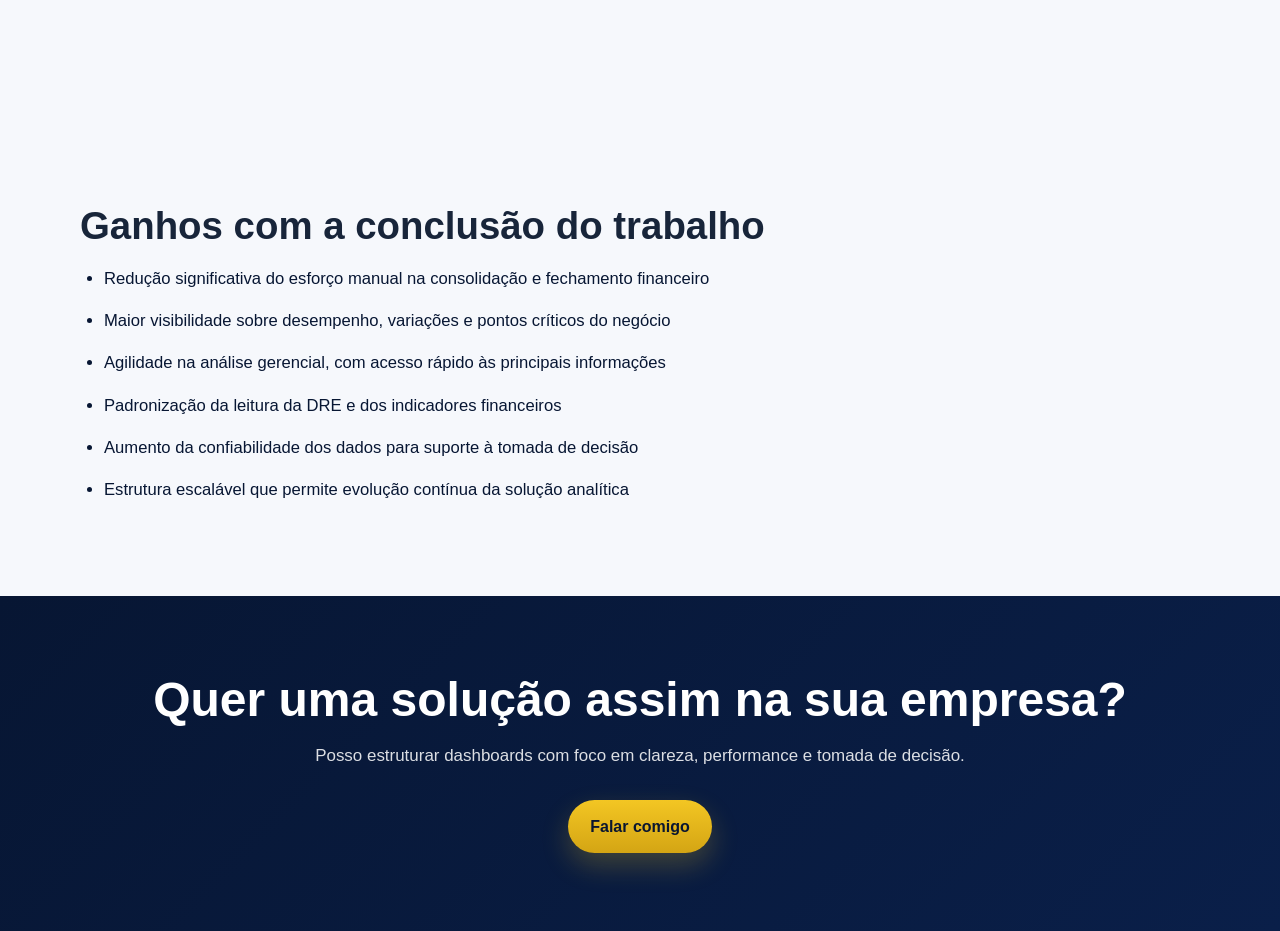
==== commit a1023e8e: "Rename projeto4.html to projeto1.html" ====
--- a/projeto1.html
+++ b/projeto1.html
@@ -1,32 +1,32 @@
-<!DOCTYPE html>
+2<!DOCTYPE html>
 <html lang="pt-BR">
 <head>
 
    <!-- META -->
   <meta charset="UTF-8">
-<meta name="viewport" content="width=device-width, initial-scale=1.0">
-
-<meta name="twitter:card" content="summary_large_image" />
-<meta name="twitter:title" content="Dashboard de Vendas em Power BI | Performance Comercial e Metas" />
-<meta name="twitter:description" content="Dashboard de vendas em Power BI com análise de desempenho comercial, metas, ranking de vendedores e inteligência para tomada de decisão." />
-<meta name="twitter:image" content="https://mlgc.com.br/assets/img/projetos/projeto2/capa.webp" />
+  <meta name="viewport" content="width=device-width, initial-scale=1.0">
+
+   <meta name="twitter:card" content="summary_large_image" />
+   <meta name="twitter:title" content="Dashboard Financeiro em Power BI | DRE e Fluxo de Caixa" />
+   <meta name="twitter:description" content="Dashboard financeiro em Power BI com análise de rentabilidade, fluxo de caixa e apoio à decisão estratégica." />
+   <meta name="twitter:image" content="https://mlgc.com.br/assets/img/projeto2.jpg?v=1" />
 
   <!-- SEO -->
-  <title>Dashboard de Vendas em Power BI | Performance Comercial e Metas</title>
-<meta name="description" content="Dashboard de vendas em Power BI com análise de desempenho comercial, metas, ranking de vendedores e insights estratégicos para aumentar resultados." />
-<link rel="canonical" href="https://mlgc.com.br/projeto2.html" />
+  <title>Dashboard Financeiro em Power BI | DRE e Fluxo de Caixa</title>
+  <meta name="description" content="Dashboard financeiro em Power BI com DRE, fluxo de caixa e análise de rentabilidade para suporte à decisão estratégica." />
+  <link rel="canonical" href="https://mlgc.com.br/projeto2.html" />
 
   <!-- Open Graph -->
- <meta property="og:title" content="Dashboard de Vendas em Power BI | Performance Comercial e Metas" />
-<meta property="og:description" content="Projeto de dashboard de vendas em Power BI com análise de desempenho comercial, metas, ranking de vendedores e insights para tomada de decisão estratégica." />
-<meta property="og:type" content="article" />
-<meta property="og:url" content="https://mlgc.com.br/projeto2.html" />
-<meta property="og:image" content="https://mlgc.com.br/assets/img/projetos/projeto2/capa.webp" />
-<meta property="og:image:width" content="1200" />
-<meta property="og:image:height" content="630" />
-<meta property="og:image:type" content="image/webp" />
+  <meta property="og:title" content="Dashboard Financeiro em Power BI | DRE e Fluxo de Caixa" />
+  <meta property="og:description" content="Projeto de dashboard financeiro em Power BI com DRE, fluxo de caixa e análise de rentabilidade para suporte à decisão estratégica." />
+  <meta property="og:type" content="article" />
+  <meta property="og:url" content="https://mlgc.com.br/projeto2.html" />
+  <meta property="og:image" content="https://mlgc.com.br/assets/img/projeto2.jpg?v=1" />
+  <meta property="og:image:width" content="1200" />
+  <meta property="og:image:height" content="630" />
+  <meta property="og:image:type" content="image/jpeg" />
   
-   <!-- ================= CSS ================= -->
+    <!-- ================= CSS ================= -->
 
    <link rel="stylesheet" href="assets/css/site-mlgc-otimizado.css">
 
@@ -53,7 +53,7 @@
         {
           "@type": "ListItem",
           "position": 3,
-          "name": "Dashboard de Vendas",
+          "name": "Dashboard Financeiro",
           "item": "https://mlgc.com.br/projeto2.html"
         }
       ]
@@ -62,8 +62,8 @@
       "@type": "WebPage",
       "@id": "https://mlgc.com.br/projeto2.html#webpage",
       "url": "https://mlgc.com.br/projeto2.html",
-      "name": "Dashboard de Vendas em Power BI | Performance Comercial e Metas",
-      "description": "Projeto de dashboard de vendas em Power BI com análise de desempenho comercial, metas, ranking de vendedores e suporte à tomada de decisão estratégica.",
+      "name": "Dashboard Financeiro em Power BI | DRE e Fluxo de Caixa",
+      "description": "Projeto de dashboard financeiro em Power BI com DRE, fluxo de caixa e análise de rentabilidade para suporte à decisão estratégica.",
       "inLanguage": "pt-BR",
       "isPartOf": {
         "@id": "https://mlgc.com.br/#website"
@@ -84,9 +84,9 @@
     {
       "@type": "Article",
       "@id": "https://mlgc.com.br/projeto2.html#article",
-      "headline": "Dashboard de Vendas em Power BI",
-      "alternativeHeadline": "Estudo de caso de dashboard comercial com metas, desempenho e análise de vendas",
-      "description": "Estudo de caso de uma solução em Power BI para acompanhamento de performance comercial, metas, ranking de vendedores e análise de receitas em uma visão executiva clara e orientada à decisão.",
+      "headline": "Dashboard Financeiro em Power BI",
+      "alternativeHeadline": "Estudo de caso de dashboard financeiro com DRE, fluxo de caixa e análise gerencial",
+      "description": "Estudo de caso de uma solução em Power BI para consolidar DRE, orçamento, realizado e indicadores financeiros em uma visão executiva clara e confiável.",
       "author": {
         "@id": "https://mlgc.com.br/#person"
       },
@@ -94,30 +94,27 @@
         "@id": "https://mlgc.com.br/#organization"
       },
       "mainEntityOfPage": {
-        "@id": "https://mlgc.com.br/projeto2.html#webpage"
+        "@id": "https://mlgc.com.br/projeto1.html#webpage"
       },
       "image": [
         "https://mlgc.com.br/assets/img/projetos/projeto2/capa.webp",
         "https://mlgc.com.br/assets/img/projetos/projeto2/01.webp",
-        "https://mlgc.com.br/assets/img/projetos/projeto2/02.webp",
-        "https://mlgc.com.br/assets/img/projetos/projeto2/03.webp",
-        "https://mlgc.com.br/assets/img/projetos/projeto2/04.webp"
+        "https://mlgc.com.br/assets/img/projetos/projeto2/02.webp"
       ],
       "articleSection": [
-        "Dashboard de Vendas",
+        "Dashboard Financeiro",
         "Power BI",
-        "Performance Comercial",
-        "Metas",
-        "Análise de Receita"
+        "Controladoria",
+        "DRE",
+        "Fluxo de Caixa"
       ],
       "keywords": [
-        "dashboard de vendas",
-        "Power BI comercial",
-        "performance comercial",
-        "metas de vendas",
-        "ranking de vendedores",
-        "análise de receita",
-        "indicadores comerciais"
+        "dashboard financeiro",
+        "Power BI financeiro",
+        "DRE em Power BI",
+        "fluxo de caixa",
+        "controladoria",
+        "indicadores financeiros"
       ],
       "about": [
         {
@@ -126,11 +123,11 @@
         },
         {
           "@type": "Thing",
-          "name": "Dashboard de Vendas"
+          "name": "Dashboard Financeiro"
         },
         {
           "@type": "Thing",
-          "name": "Performance Comercial"
+          "name": "Controladoria"
         }
       ],
       "inLanguage": "pt-BR"
@@ -168,19 +165,19 @@
 
 <div class="menu-overlay"></div>
 
-<main>
+ <main>
   <section class="project-hero">
     <div class="container project-hero-content">
       <div class="project-hero-text">
         <span class="project-eyebrow">Projeto 02</span>
-        <h1>Dashboard de Vendas em Power BI</h1>
+        <h1>Dashboard Financeiro em Power BI</h1>
 
         <p>
-          Este projeto apresenta um dashboard de vendas desenvolvido em Power BI para consolidar a visão comercial da empresa, com foco em performance de vendas, metas, análise de receitas e acompanhamento de indicadores estratégicos.
+          Este projeto apresenta um dashboard financeiro desenvolvido em Power BI para consolidar a visão gerencial dos resultados da empresa, com foco em DRE, análise de receitas, controle de despesas e acompanhamento de indicadores estratégicos.
         </p>
 
         <p>
-          A solução foi estruturada para oferecer uma leitura executiva clara e orientada à ação, permitindo acompanhar resultados em tempo real, analisar o desempenho da equipe comercial, identificar oportunidades de crescimento e apoiar a tomada de decisão com mais assertividade.
+          A solução foi estruturada para oferecer uma leitura executiva clara e objetiva, permitindo comparar realizado, orçado e ano anterior, identificar desvios com rapidez e apoiar a tomada de decisão com mais segurança.
         </p>
 
         <div class="project-hero-actions">
@@ -190,45 +187,43 @@
       </div>
 
       <div class="project-hero-image">
-        <img src="/assets/img/projetos/projeto2/capa.webp" alt="Capa do Dashboard de Vendas em Power BI">
+        <img src="/assets/img/projetos/projeto2/capa.webp" alt="Capa do Dashboard Financeiro em Power BI">
       </div>
     </div>
   </section>
 
-  <section class="telas">
+   <section class="telas">
   <div class="container">
     <h2>Contexto e necessidade do negócio</h2>
 
     <p>
-      A empresa possuía dados comerciais dispersos em diferentes sistemas e planilhas, dificultando a consolidação das informações e reduzindo a visibilidade sobre o desempenho de vendas.
-      O acompanhamento dos resultados era pouco estruturado, com baixa clareza sobre metas, performance da equipe e evolução da receita.
+      A empresa possuía dados financeiros dispersos em múltiplas planilhas, o que dificultava a consolidação das informações e comprometia a confiabilidade das análises gerenciais.
+      O acompanhamento de resultados era pouco padronizado, com baixa visibilidade sobre desempenho, variações e indicadores-chave.
     </p>
 
     <p>
-      Nesse cenário, surgiam dificuldades para responder perguntas essenciais para a gestão comercial:
+      Nesse cenário, surgiam dificuldades para responder perguntas essenciais para a gestão financeira:
     </p>
 
     <ul class="project-list">
-      <li>As vendas estão evoluindo de forma consistente ao longo do tempo?</li>
-      <li>Quais vendedores estão performando acima ou abaixo das metas?</li>
-      <li>Quais produtos, canais ou regiões geram mais receita?</li>
-      <li>Existe recorrência de clientes ou dependência de vendas pontuais?</li>
-      <li>O resultado está alinhado com as metas e o planejamento comercial?</li>
+      <li>O resultado está evoluindo de forma positiva ao longo do tempo?</li>
+      <li>Quais áreas ou centros de custo estão impactando o desempenho?</li>
+      <li>As despesas estão alinhadas com o orçamento?</li>
+      <li>A receita está crescendo de forma consistente e sustentável?</li>
     </ul>
   </div>
 </section>
 
-   <section class="project-section alt">
+    <section class="project-section alt">
   <div class="container">
     <h2>Principais desafios</h2>
 
     <ul class="project-list">
-      <li>Consolidar dados comerciais de diferentes fontes em uma única visão confiável</li>
-      <li>Estruturar indicadores de performance alinhados às metas e ao planejamento comercial</li>
-      <li>Garantir consistência na análise de vendas por período, canal, produto e vendedor</li>
-      <li>Traduzir dados de vendas em insights claros para apoio à tomada de decisão</li>
-      <li>Permitir análise de desempenho individual e coletivo da equipe comercial</li>
-      <li>Construir um modelo de dados escalável, preparado para crescimento e novas análises</li>
+      <li>Estruturar uma DRE gerencial padronizada e confiável para análise</li>
+      <li>Garantir consistência e comparabilidade entre realizado, orçamento e ano anterior</li>
+      <li>Traduzir dados financeiros complexos em indicadores claros e objetivos</li>
+      <li>Proporcionar leitura executiva rápida, sem perder profundidade analítica</li>
+      <li>Construir um modelo de dados reutilizável, escalável e de fácil manutenção</li>
     </ul>
   </div>
 </section>
@@ -238,15 +233,15 @@
     <h2>Construção da solução</h2>
 
     <p>
-      A solução foi desenvolvida com base em três pilares principais: modelagem de dados, estruturação dos indicadores comerciais e construção da camada analítica, garantindo consistência, performance e facilidade de uso.
+      A solução foi desenvolvida com base em três pilares principais: modelagem de dados, padronização da DRE e construção da camada analítica, garantindo consistência, performance e facilidade de uso.
     </p>
 
     <ul class="project-list">
-      <li>Modelagem dimensional com separação entre tabelas fato de vendas e dimensões (clientes, produtos, vendedores, tempo)</li>
-      <li>Estruturação de indicadores comerciais como receita, metas, atingimento, ticket médio e recorrência</li>
-      <li>Desenvolvimento de medidas em DAX para análise de performance, variações e comparativos ao longo do tempo</li>
-      <li>Padronização visual entre páginas para garantir consistência e fluidez na navegação</li>
-      <li>Criação de visões analíticas focadas em performance comercial e tomada de decisão</li>
+      <li>Modelagem dimensional com separação entre tabelas fato e dimensões</li>
+      <li>Estruturação hierárquica da DRE com classificação gerencial</li>
+      <li>Desenvolvimento de medidas em DAX para cálculo de indicadores e variações</li>
+      <li>Padronização visual entre páginas para garantir consistência na leitura</li>
+      <li>Criação de visões analíticas orientadas à tomada de decisão</li>
     </ul>
   </div>
 </section>
@@ -256,19 +251,19 @@
     <h2>Por que a solução foi construída desta forma</h2>
 
     <p>
-      A solução foi concebida não apenas para apresentar dados, mas para conduzir a análise comercial de forma estruturada e orientada à ação.
-      Cada página foi desenhada com um objetivo específico: visão executiva dos indicadores, acompanhamento de metas, ranking de vendedores e análise detalhada de receitas.
+      A solução foi concebida não apenas para apresentar dados, mas para conduzir a leitura gerencial de forma estruturada e intuitiva.
+      Cada página foi desenhada com um objetivo específico: visão executiva dos indicadores, análise da DRE, aprofundamento em receitas e controle detalhado de despesas.
     </p>
 
     <p>
-      O foco principal foi permitir que o usuário identifique rapidamente oportunidades de crescimento, desvios de performance e padrões de venda,
-      reduzindo o tempo de análise e aumentando a assertividade nas decisões.
-      A combinação entre clareza visual e profundidade analítica garante uma experiência eficiente tanto para gestores quanto para equipes comerciais.
-    </p>
-  </div>
-</section>
-
-   <section class="project-section">
+      O foco principal foi permitir que o usuário identifique rapidamente tendências, desvios e pontos críticos,
+      reduzindo o tempo de análise e aumentando a segurança na tomada de decisão.
+      A combinação entre clareza visual e profundidade analítica garante uma experiência eficiente tanto para gestores quanto para áreas financeiras.
+    </p>
+  </div>
+</section>
+
+    <section class="project-section">
   <div class="container">
     <h2>Principais indicadores analisados</h2>
 
@@ -276,32 +271,22 @@
 
       <div class="kpi-card">
         <h3>Receita</h3>
-        <p>Análise da evolução das vendas ao longo do tempo, com comparação entre realizado, metas e períodos anteriores, permitindo identificar tendências e sazonalidade.</p>
+        <p>Análise da evolução da receita, com comparação entre realizado, orçamento e ano anterior, permitindo identificar tendências de crescimento e sazonalidade.</p>
       </div>
 
       <div class="kpi-card">
-        <h3>Atingimento de Metas</h3>
-        <p>Monitoramento do desempenho em relação às metas comerciais, evidenciando percentuais de atingimento e apoiando o acompanhamento da performance da equipe.</p>
+        <h3>Resultado</h3>
+        <p>Visão consolidada da DRE, com foco em indicadores como EBITDA, lucro líquido e margens, evidenciando a performance operacional da empresa.</p>
       </div>
 
       <div class="kpi-card">
-        <h3>Performance de Vendedores</h3>
-        <p>Análise individual e comparativa da equipe comercial, com ranking de vendedores, volume de vendas e identificação dos principais destaques.</p>
-      </div>
-
-      <div class="kpi-card">
-        <h3>Ticket Médio</h3>
-        <p>Acompanhamento do valor médio por venda, permitindo avaliar o comportamento de compra dos clientes e identificar oportunidades de aumento de receita.</p>
-      </div>
-
-      <div class="kpi-card">
-        <h3>Recorrência de Clientes</h3>
-        <p>Análise da frequência de compra, identificando clientes recorrentes e avaliando o nível de fidelização da base.</p>
+        <h3>Despesas</h3>
+        <p>Monitoramento das principais linhas de custo, com análise por centro de custo e identificação de desvios em relação ao planejado.</p>
       </div>
 
       <div class="kpi-card">
         <h3>Variações</h3>
-        <p>Comparação entre períodos e metas, destacando desvios positivos e negativos para orientar decisões comerciais com maior precisão.</p>
+        <p>Comparação entre realizado, orçamento e ano anterior, destacando impactos positivos e negativos para apoiar decisões mais assertivas.</p>
       </div>
 
     </div>
@@ -313,183 +298,90 @@
     <h2>Telas do Dashboard e Estrutura de Análise</h2>
 
     <p class="section-intro">
-      Cada tela foi desenvolvida com um objetivo específico, organizando a análise comercial de forma progressiva — da visão executiva até o detalhamento de performance de vendas, equipe e receita.
+      Cada tela foi desenvolvida com um objetivo específico, organizando a análise financeira de forma progressiva — da visão executiva até o detalhamento de receitas e despesas.
     </p>
 
     <div class="screen-block">
-      <h3>Tela 1 — Bússola de Vendas (Visão Executiva)</h3>
+      <h3>Tela 1 — Visão KPI</h3>
 
       <div class="screen-image"
            data-lightbox-trigger
            data-image="assets/img/projetos/projeto2/capa.webp"
-           data-alt="Visão executiva do dashboard de vendas">
-        <img src="assets/img/projetos/projeto2/capa.webp" alt="Visão executiva do dashboard de vendas">
+           data-alt="Visão geral do dashboard financeiro">
+        <img src="assets/img/projetos/projeto2/capa.webp" alt="Visão geral do dashboard financeiro">
         <span class="zoom-hint">Clique para ampliar</span>
       </div>
 
       <p>
-        Esta tela apresenta a visão executiva consolidada do desempenho comercial, destacando indicadores-chave como receita, metas, atingimento e ticket médio.
-        O objetivo é permitir uma leitura rápida da performance de vendas, facilitando a identificação de tendências e oportunidades de crescimento.
+        Esta tela apresenta a visão executiva consolidada do desempenho financeiro, destacando indicadores-chave como receita, resultado, EBITDA e lucro líquido.
+        O objetivo é permitir uma leitura rápida da situação geral da empresa, facilitando a identificação de tendências e pontos de atenção.
       </p>
     </div>
 
-    <div class="screen-block">
-      <h3>Tela 2 — Ranking de Vendedores</h3>
-
-      <div class="screen-image"
-           data-lightbox-trigger
-           data-image="assets/img/projetos/projeto2/01.webp"
-           data-alt="Ranking de vendedores">
-        <img src="assets/img/projetos/projeto2/01.webp" alt="Ranking de vendedores">
-        <span class="zoom-hint">Clique para ampliar</span>
-      </div>
-
-      <p>
-        Apresenta o desempenho da equipe comercial por meio de um ranking detalhado, permitindo comparar vendedores, identificar destaques e analisar contribuição individual nos resultados.
-        Essa visão apoia decisões relacionadas a gestão de equipe, metas e incentivos.
-      </p>
-    </div>
-
-    <div class="screen-block">
-      <h3>Tela 3 — Real vs Budget</h3>
-
-      <div class="screen-image"
-           data-lightbox-trigger
-           data-image="assets/img/projetos/projeto2/02.webp"
-           data-alt="Comparativo realizado vs orçamento">
-        <img src="assets/img/projetos/projeto2/02.webp" alt="Comparativo realizado vs orçamento">
-        <span class="zoom-hint">Clique para ampliar</span>
-      </div>
-
-      <p>
-        Esta tela permite comparar o realizado com as metas definidas, evidenciando desvios e variações ao longo do tempo.
-        A análise facilita o acompanhamento do planejamento comercial e a identificação de áreas que demandam ajustes.
-      </p>
-    </div>
-
-    <div class="screen-block">
-      <h3>Tela 4 — Análise de Receitas</h3>
-
-      <div class="screen-image"
-           data-lightbox-trigger
-           data-image="assets/img/projetos/projeto2/03.webp"
-           data-alt="Análise detalhada de receitas">
-        <img src="assets/img/projetos/projeto2/03.webp" alt="Análise detalhada de receitas">
-        <span class="zoom-hint">Clique para ampliar</span>
-      </div>
-
-      <p>
-        Explora o comportamento da receita em diferentes dimensões, como produtos, canais e regiões.
-        Permite identificar padrões de venda, sazonalidade e principais fontes de geração de valor.
-      </p>
-    </div>
-
-    <div class="screen-block">
-      <h3>Tela 5 — Análise de Vendedores</h3>
-
-      <div class="screen-image"
-           data-lightbox-trigger
-           data-image="assets/img/projetos/projeto2/04.webp"
-           data-alt="Análise de performance dos vendedores">
-        <img src="assets/img/projetos/projeto2/04.webp" alt="Análise de performance dos vendedores">
-        <span class="zoom-hint">Clique para ampliar</span>
-      </div>
-
-      <p>
-        Oferece uma visão detalhada da performance individual dos vendedores, incluindo indicadores como receita, ticket médio e comportamento da carteira de clientes.
-        Essa análise apoia o desenvolvimento da equipe e a otimização da estratégia comercial.
-      </p>
-    </div>
-
-  </div>
-</section>
- <h3>Tela 2 — Ranking de Vendedores</h3>
-
-<div class="screen-image"
-     data-lightbox-trigger
-     data-image="assets/img/projetos/projeto2/01.webp"
-     data-alt="Ranking de vendedores e desempenho comercial">
-  <img src="assets/img/projetos/projeto2/01.webp" alt="Ranking de vendedores e desempenho comercial">
-  <span class="zoom-hint">Clique para ampliar</span>
-</div>
-
-<p>
-  Nesta tela, a análise se aprofunda no desempenho da equipe comercial, apresentando um ranking detalhado dos vendedores.
-  É possível comparar resultados individuais, identificar os principais destaques e analisar a contribuição de cada vendedor na geração de receita.
-  A visão também permite avaliar o atingimento de metas e apoiar decisões relacionadas à gestão e desenvolvimento da equipe.
-</p>
-</div>
-
-<div class="screen-block">
- <h3>Tela 3 — Real vs Budget</h3>
-
-<div class="screen-image"
-     data-lightbox-trigger
-     data-image="assets/img/projetos/projeto2/02.webp"
-     data-alt="Comparativo realizado vs metas de vendas">
-  <img src="assets/img/projetos/projeto2/02.webp" alt="Comparativo realizado vs metas de vendas">
-  <span class="zoom-hint">Clique para ampliar</span>
-</div>
-
-<p>
-  Esta tela é dedicada à comparação entre o realizado e as metas comerciais, permitindo acompanhar a evolução das vendas ao longo do tempo.
-  A análise evidencia desvios de performance, facilitando a identificação de oportunidades e ajustes necessários para garantir o atingimento dos objetivos.
-</p>
-</div>
-
-<div class="screen-block">
-<h3>Tela 4 — Análise de Receitas</h3>
-
-<div class="screen-image"
-     data-lightbox-trigger
-     data-image="assets/img/projetos/projeto2/03.webp"
-     data-alt="Análise detalhada de receitas de vendas">
-  <img src="assets/img/projetos/projeto2/03.webp" alt="Análise detalhada de receitas de vendas">
-  <span class="zoom-hint">Clique para ampliar</span>
-</div>
-
-<p>
-  Esta tela foca na análise detalhada da receita, permitindo explorar o desempenho de vendas por produto, canal, região e período.
-  A estrutura facilita a identificação de padrões de consumo, oportunidades de crescimento e principais fontes de geração de valor para o negócio.
-</p>
-</div>
-  </div>
-
-<div class="screen-block">
-  <h3>Tela 5 — Análise de Vendedores</h3>
+   <div class="screen-block">
+  <h3>Tela 2 — Análise de Resultado (DRE)</h3>
 
   <div class="screen-image"
        data-lightbox-trigger
-       data-image="assets/img/projetos/projeto2/04.webp"
-       data-alt="Análise de performance dos vendedores">
-    <img src="assets/img/projetos/projeto2/04.webp" alt="Análise de performance dos vendedores">
+       data-image="assets/img/projetos/projeto2/01.webp"
+       data-alt="Análise detalhada da DRE">
+    <img src="assets/img/projetos/projeto2/01.webp" alt="Análise detalhada da DRE">
     <span class="zoom-hint">Clique para ampliar</span>
   </div>
 
   <p>
-    Esta tela apresenta uma visão detalhada da performance individual dos vendedores, permitindo analisar indicadores como receita, ticket médio e comportamento da carteira de clientes.
-    A análise facilita a identificação de oportunidades de melhoria, desenvolvimento da equipe e otimização da estratégia comercial.
+    Nesta tela, a análise se aprofunda na estrutura da DRE, permitindo acompanhar a formação do resultado de ponta a ponta.
+    É possível visualizar receitas, custos, despesas e margens, além de comparar realizado, orçamento e ano anterior para identificar variações e seus impactos.
   </p>
 </div>
 
-
-
-
-   
+    <div class="screen-block">
+  <h3>Tela 3 — Análise de Receitas</h3>
+
+  <div class="screen-image"
+       data-lightbox-trigger
+       data-image="assets/img/projetos/projeto2/02.webp"
+       data-alt="Análise de receitas">
+    <img src="assets/img/projetos/projeto2/02.webp" alt="Análise de receitas">
+    <span class="zoom-hint">Clique para ampliar</span>
+  </div>
+
+  <p>
+    Esta tela é dedicada à análise de receitas, permitindo acompanhar a evolução ao longo do tempo e comparar valores realizados com o orçamento e o ano anterior.
+    A visão facilita a identificação de tendências, sazonalidades e possíveis desvios no desempenho comercial.
+  </p>
+</div>
+
+    <div class="screen-block">
+  <h3>Tela 4 — Análise de Despesas</h3>
+
+  <div class="screen-image"
+       data-lightbox-trigger
+       data-image="assets/img/projetos/projeto2/03.webp"
+       data-alt="Análise de despesas">
+    <img src="assets/img/projetos/projeto2/03.webp" alt="Análise de despesas">
+    <span class="zoom-hint">Clique para ampliar</span>
+  </div>
+
+  <p>
+    Esta tela foca na análise detalhada das despesas, permitindo avaliar os principais centros de custo e identificar desvios em relação ao orçamento.
+    A estrutura facilita o controle financeiro e apoia decisões voltadas à eficiência operacional e redução de custos.
+  </p>
+</div>
+  </div>
 </section>
      
-<section class="project-section">
+    <section class="project-section">
   <div class="container">
     <h2>Ganhos com a conclusão do trabalho</h2>
 
     <ul class="results-list">
-      <li>Visão consolidada e em tempo real do desempenho comercial</li>
-      <li>Maior controle sobre metas e acompanhamento do atingimento de resultados</li>
-      <li>Identificação rápida de oportunidades de crescimento e desvios de performance</li>
-      <li>Melhoria na gestão da equipe comercial com análise individual de vendedores</li>
-      <li>Aumento da eficiência na tomada de decisão com base em dados confiáveis</li>
-      <li>Redução do tempo gasto em análises manuais e consolidação de informações</li>
-      <li>Estrutura analítica escalável para expansão e evolução do modelo de vendas</li>
+      <li>Redução significativa do esforço manual na consolidação e fechamento financeiro</li>
+      <li>Maior visibilidade sobre desempenho, variações e pontos críticos do negócio</li>
+      <li>Agilidade na análise gerencial, com acesso rápido às principais informações</li>
+      <li>Padronização da leitura da DRE e dos indicadores financeiros</li>
+      <li>Aumento da confiabilidade dos dados para suporte à tomada de decisão</li>
+      <li>Estrutura escalável que permite evolução contínua da solução analítica</li>
     </ul>
   </div>
 </section>
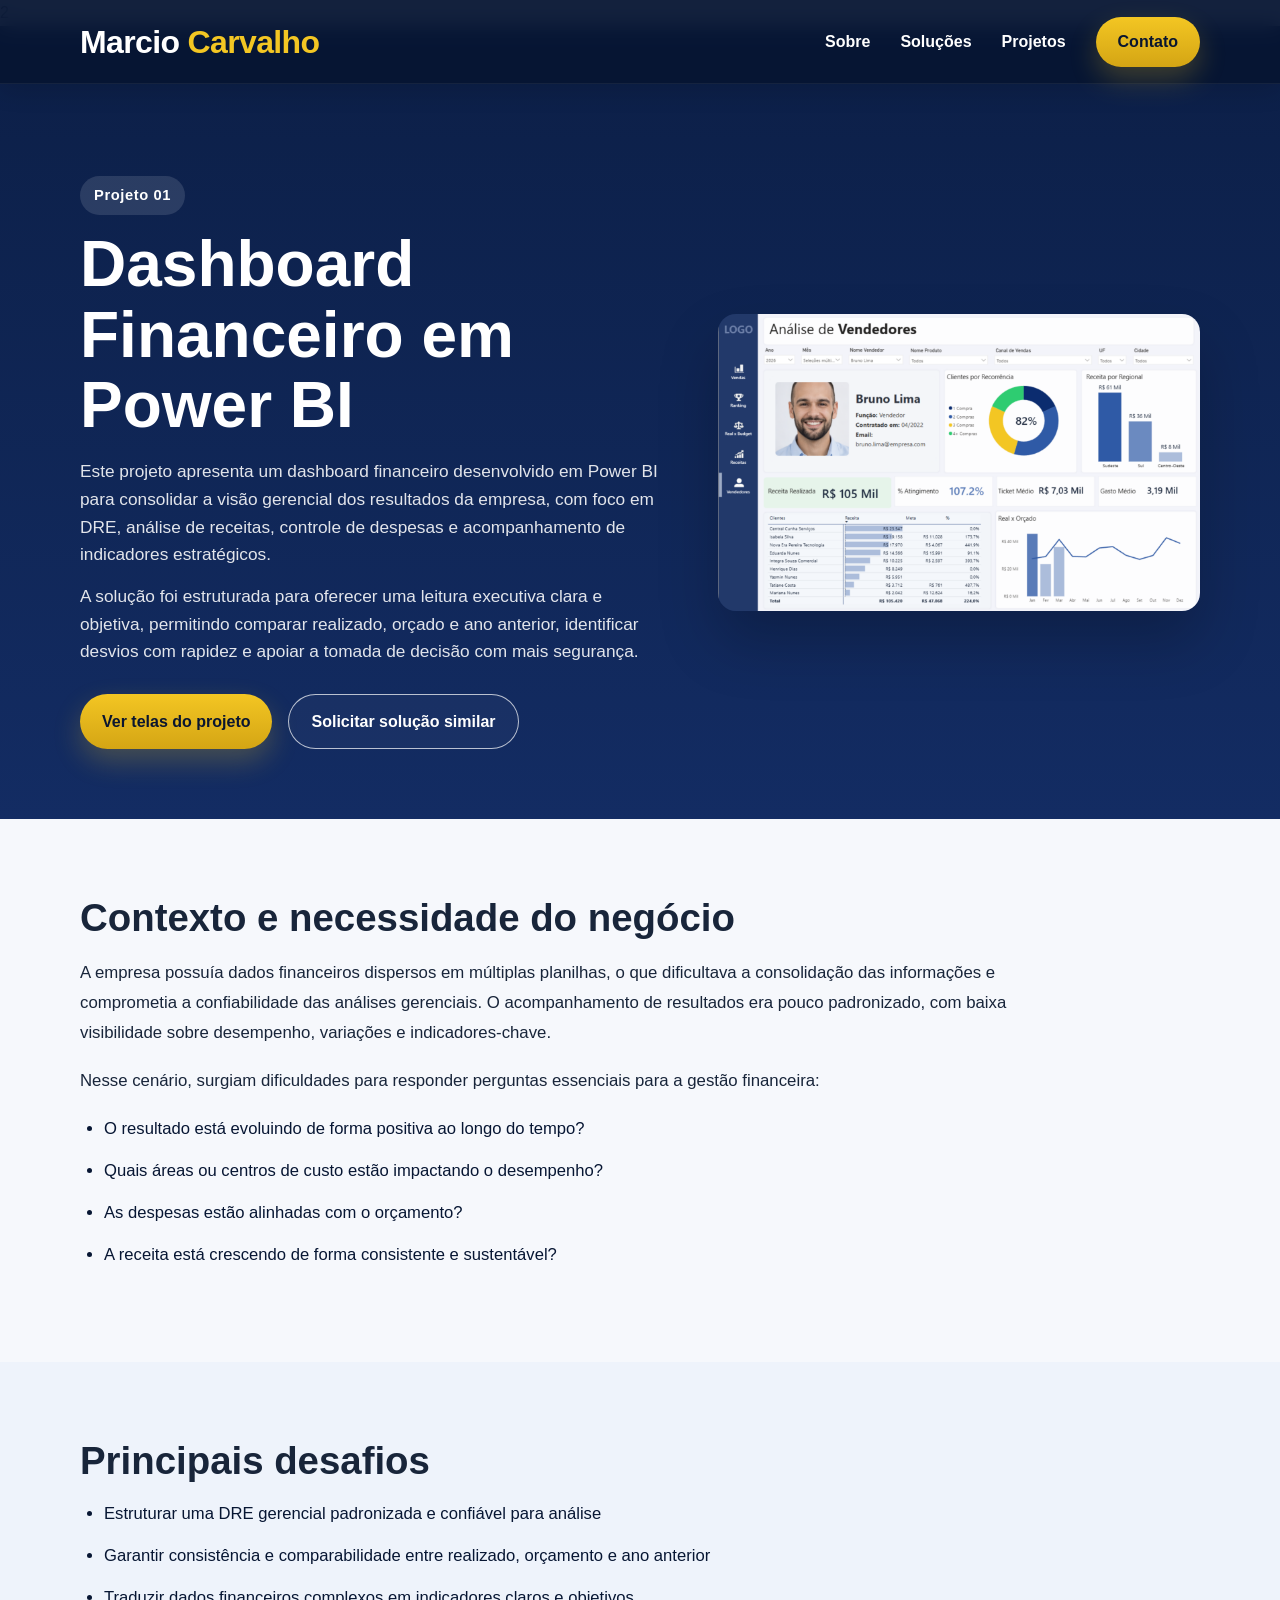
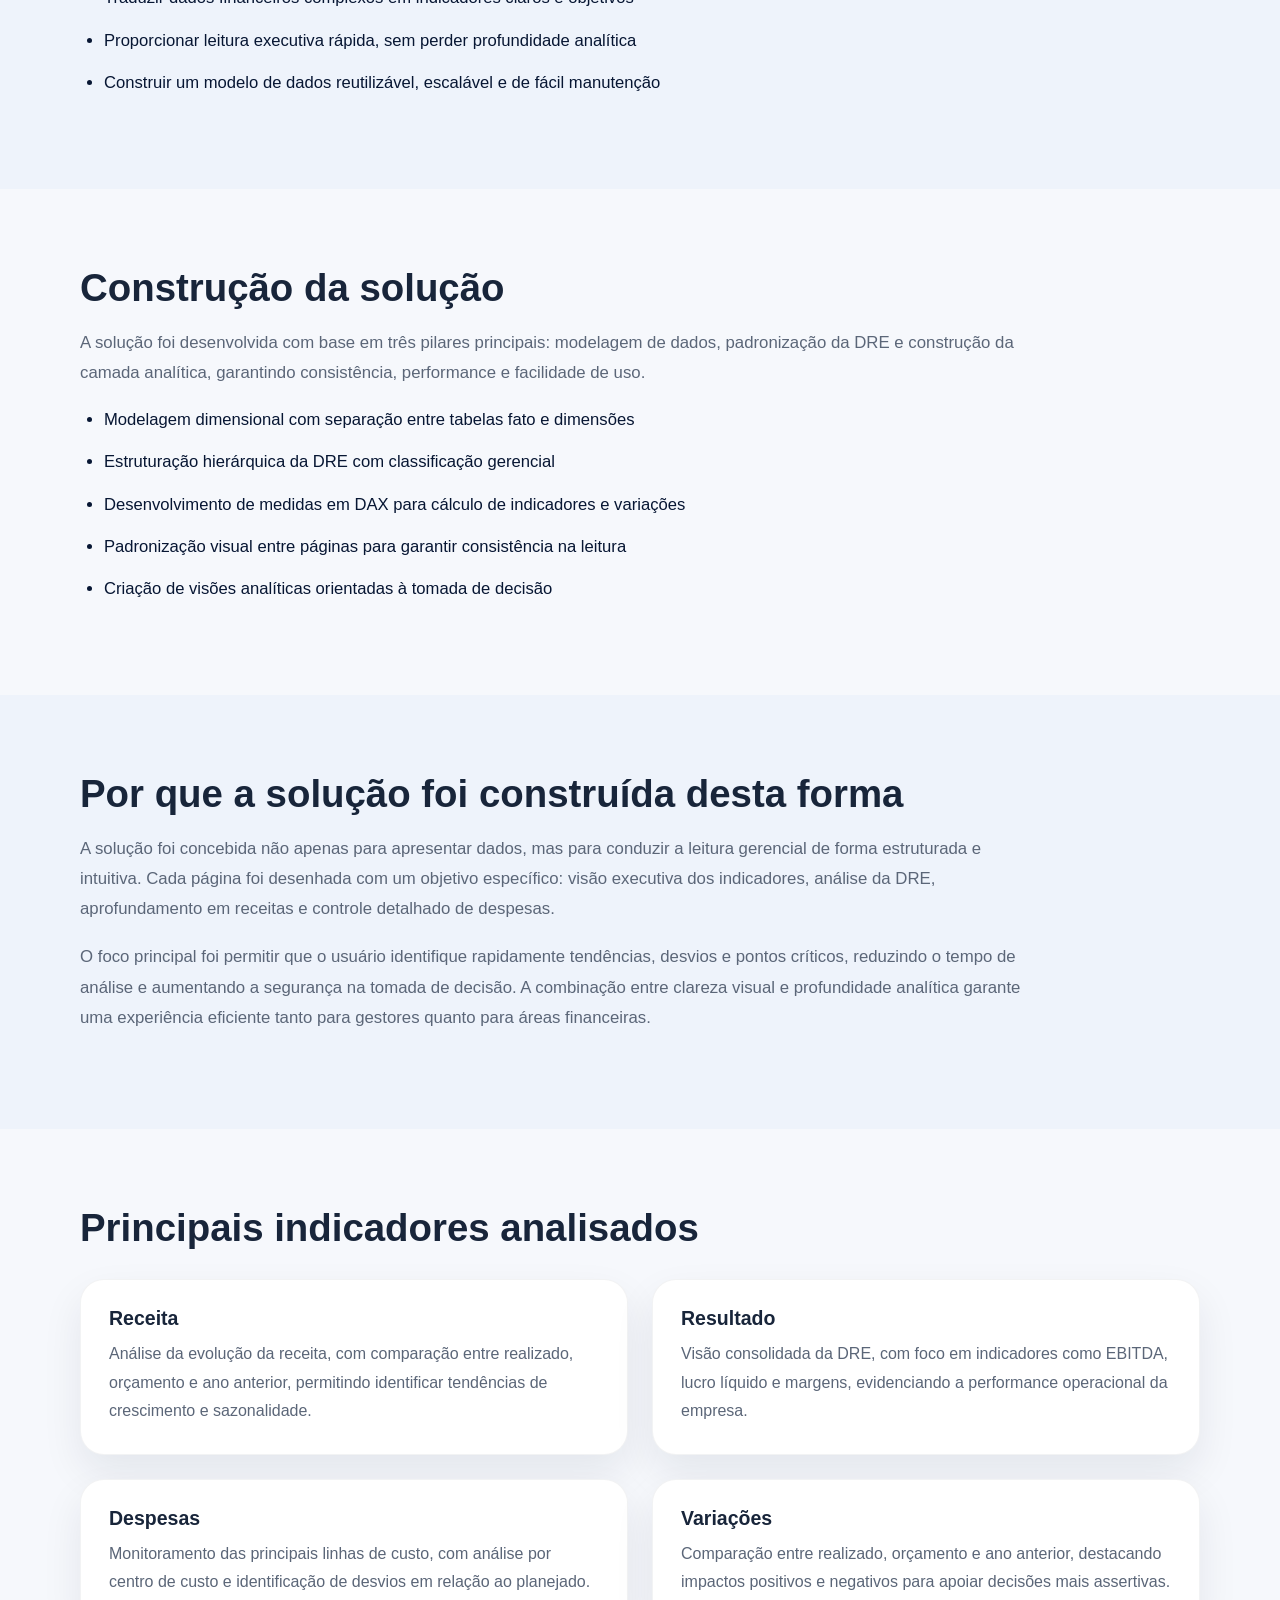
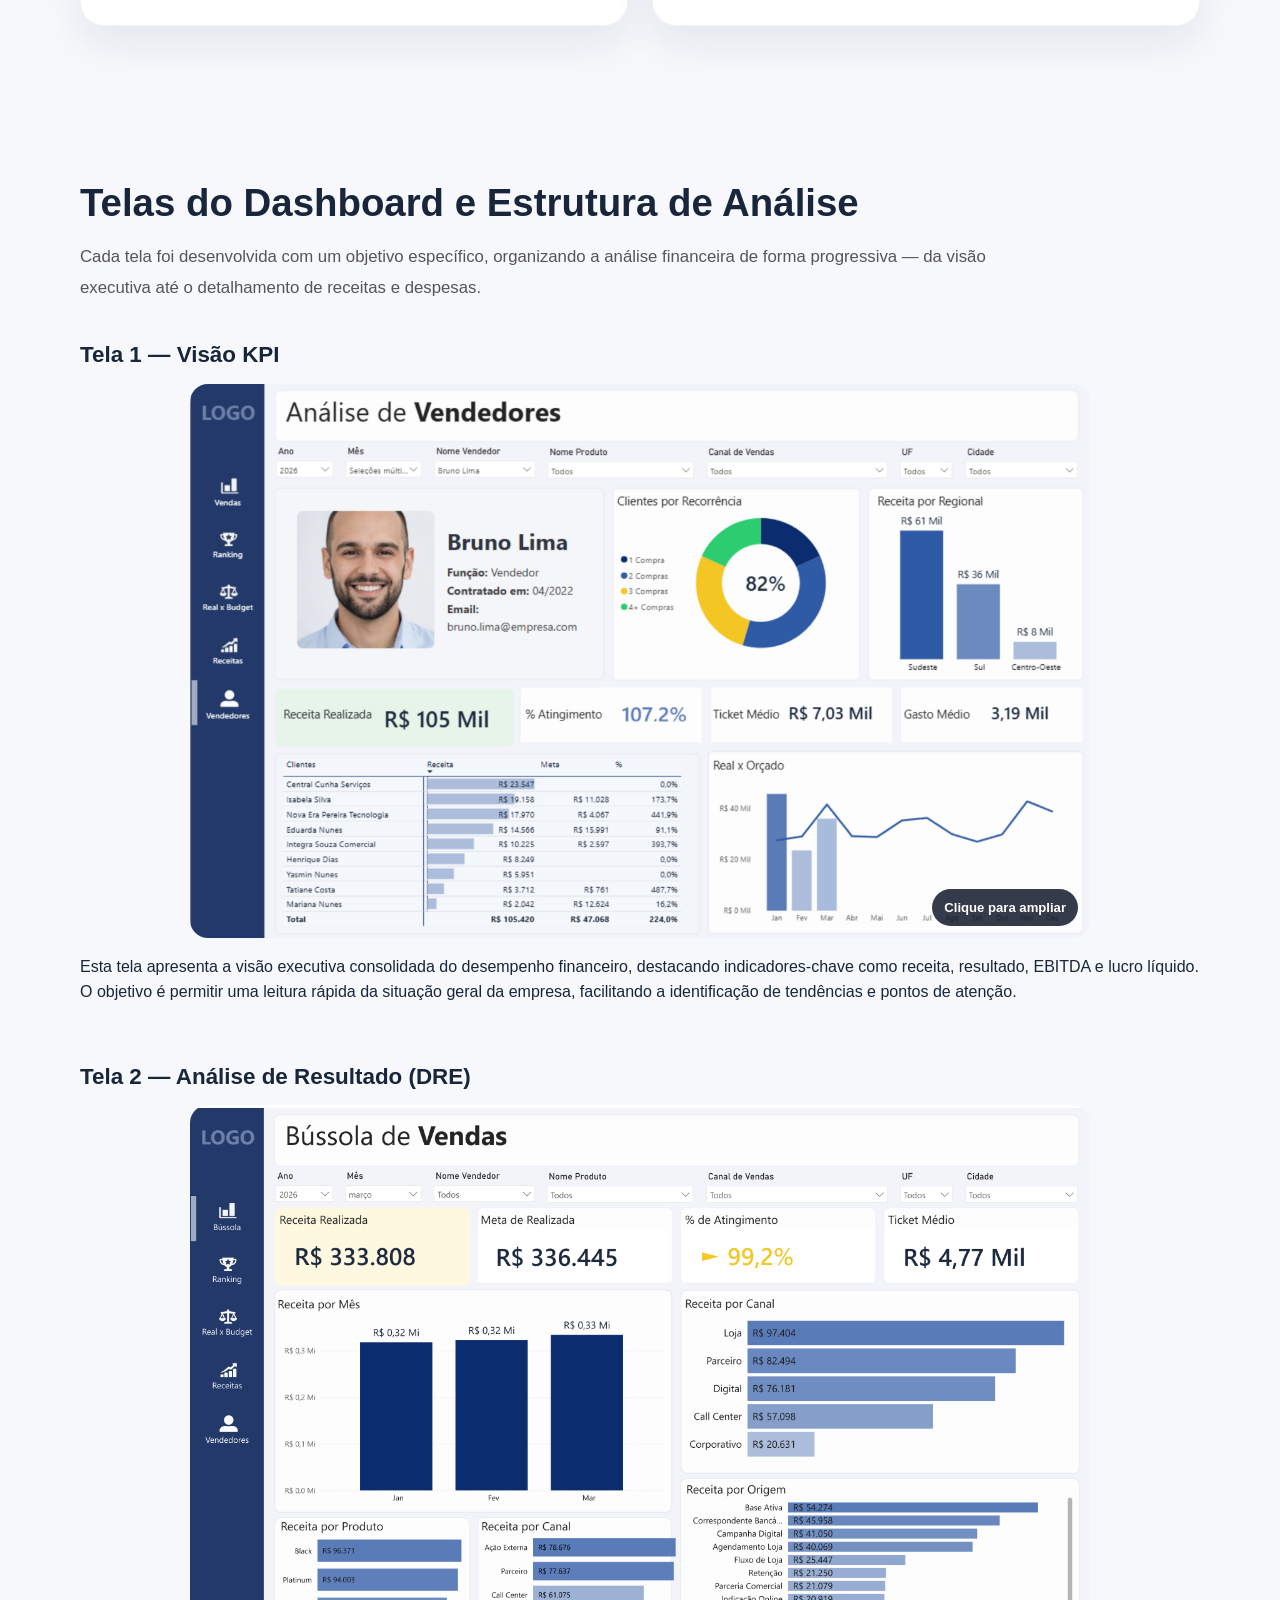
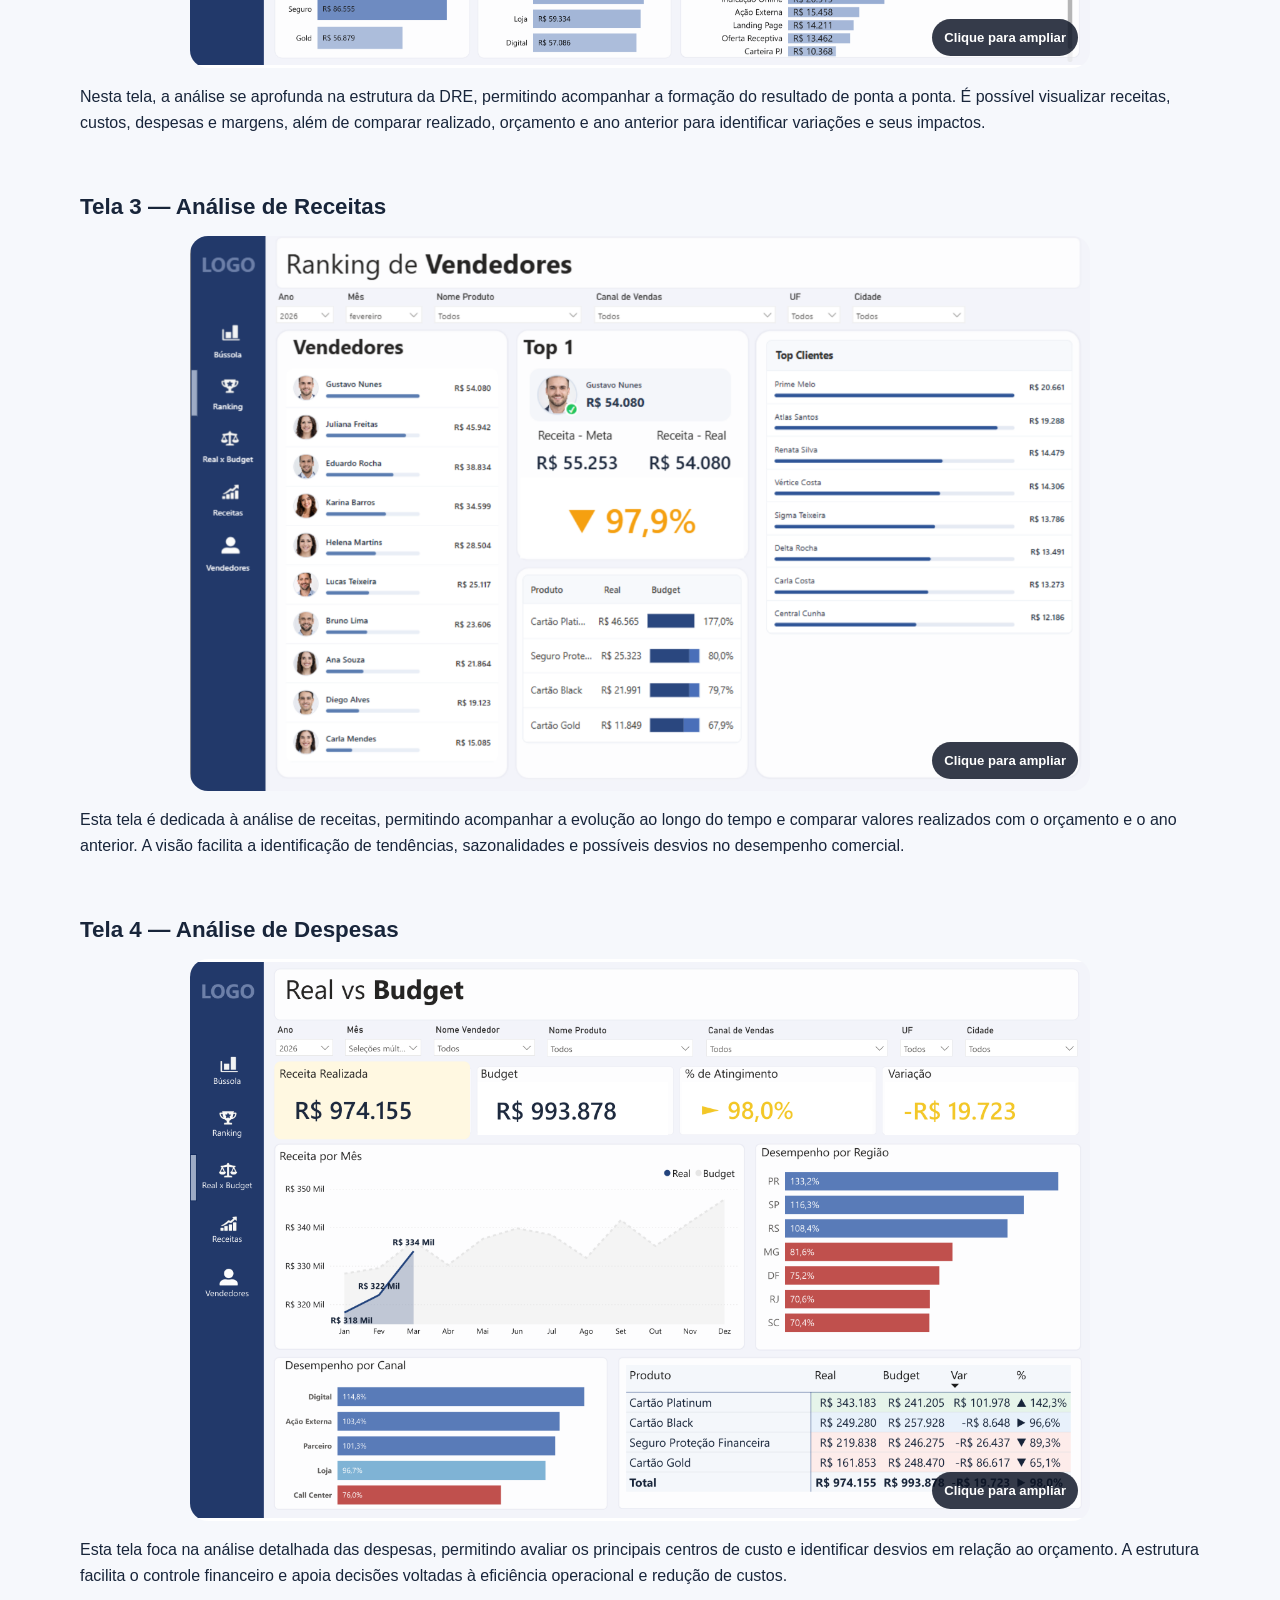
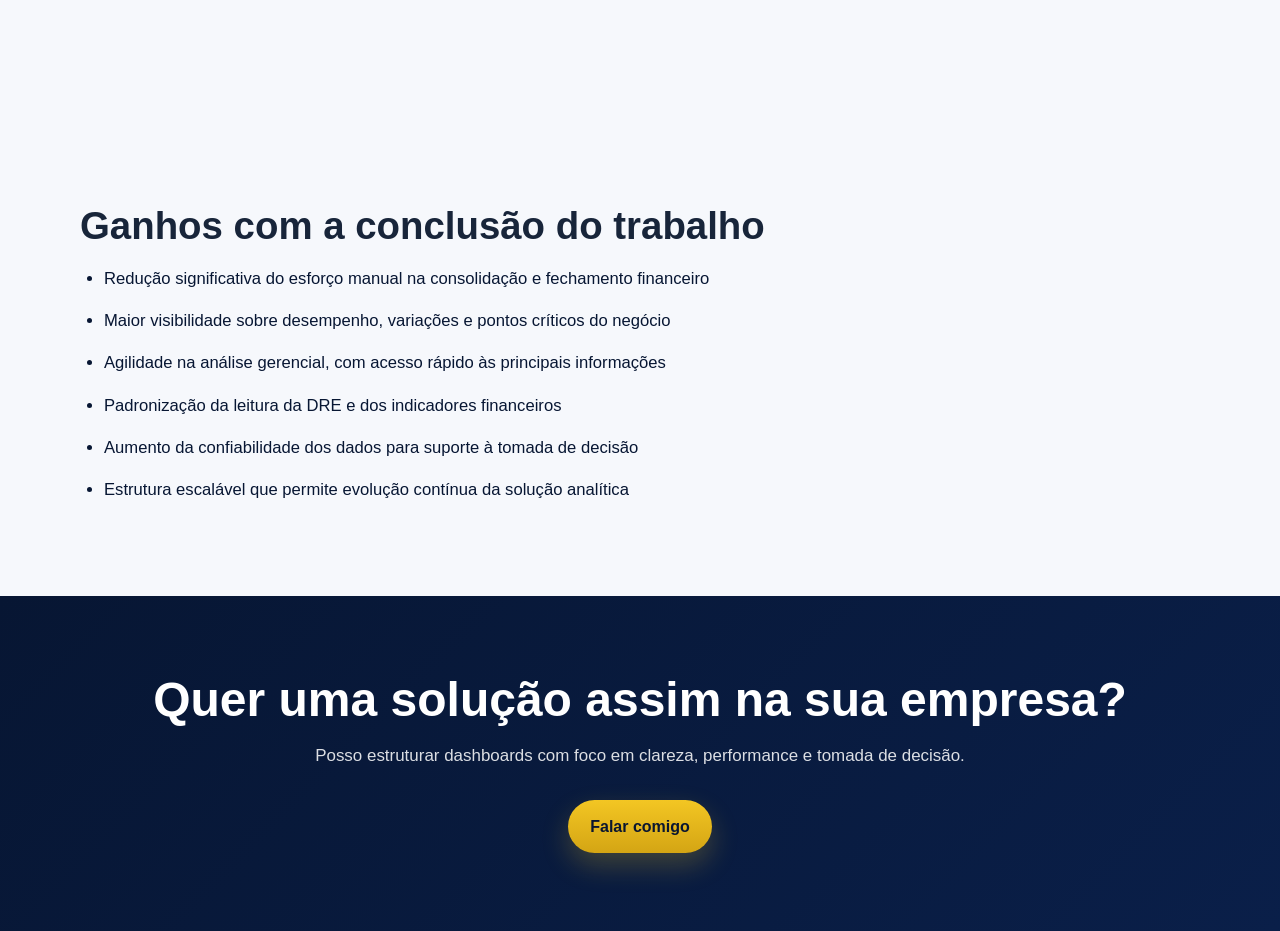
==== commit e325695c: "Update projeto1.html" ====
--- a/projeto1.html
+++ b/projeto1.html
@@ -9,7 +9,7 @@
    <meta name="twitter:card" content="summary_large_image" />
    <meta name="twitter:title" content="Dashboard Financeiro em Power BI | DRE e Fluxo de Caixa" />
    <meta name="twitter:description" content="Dashboard financeiro em Power BI com análise de rentabilidade, fluxo de caixa e apoio à decisão estratégica." />
-   <meta name="twitter:image" content="https://mlgc.com.br/assets/img/projeto2.jpg?v=1" />
+   <meta name="twitter:image" content="https://mlgc.com.br/assets/img/projeto1.jpg?v=1" />
 
   <!-- SEO -->
   <title>Dashboard Financeiro em Power BI | DRE e Fluxo de Caixa</title>
@@ -20,7 +20,7 @@
   <meta property="og:title" content="Dashboard Financeiro em Power BI | DRE e Fluxo de Caixa" />
   <meta property="og:description" content="Projeto de dashboard financeiro em Power BI com DRE, fluxo de caixa e análise de rentabilidade para suporte à decisão estratégica." />
   <meta property="og:type" content="article" />
-  <meta property="og:url" content="https://mlgc.com.br/projeto2.html" />
+  <meta property="og:url" content="https://mlgc.com.br/projeto1.html" />
   <meta property="og:image" content="https://mlgc.com.br/assets/img/projeto2.jpg?v=1" />
   <meta property="og:image:width" content="1200" />
   <meta property="og:image:height" content="630" />
@@ -97,9 +97,9 @@
         "@id": "https://mlgc.com.br/projeto1.html#webpage"
       },
       "image": [
-        "https://mlgc.com.br/assets/img/projetos/projeto2/capa.webp",
-        "https://mlgc.com.br/assets/img/projetos/projeto2/01.webp",
-        "https://mlgc.com.br/assets/img/projetos/projeto2/02.webp"
+        "https://mlgc.com.br/assets/img/projetos/projeto1/capa.webp",
+        "https://mlgc.com.br/assets/img/projetos/projeto1/01.webp",
+        "https://mlgc.com.br/assets/img/projetos/projeto1/02.webp"
       ],
       "articleSection": [
         "Dashboard Financeiro",
@@ -169,7 +169,7 @@
   <section class="project-hero">
     <div class="container project-hero-content">
       <div class="project-hero-text">
-        <span class="project-eyebrow">Projeto 02</span>
+        <span class="project-eyebrow">Projeto 01</span>
         <h1>Dashboard Financeiro em Power BI</h1>
 
         <p>
@@ -306,7 +306,7 @@
 
       <div class="screen-image"
            data-lightbox-trigger
-           data-image="assets/img/projetos/projeto2/capa.webp"
+           data-image="assets/img/projetos/projeto1/capa.webp"
            data-alt="Visão geral do dashboard financeiro">
         <img src="assets/img/projetos/projeto2/capa.webp" alt="Visão geral do dashboard financeiro">
         <span class="zoom-hint">Clique para ampliar</span>
@@ -323,7 +323,7 @@
 
   <div class="screen-image"
        data-lightbox-trigger
-       data-image="assets/img/projetos/projeto2/01.webp"
+       data-image="assets/img/projetos/projeto1/01.webp"
        data-alt="Análise detalhada da DRE">
     <img src="assets/img/projetos/projeto2/01.webp" alt="Análise detalhada da DRE">
     <span class="zoom-hint">Clique para ampliar</span>
@@ -340,7 +340,7 @@
 
   <div class="screen-image"
        data-lightbox-trigger
-       data-image="assets/img/projetos/projeto2/02.webp"
+       data-image="assets/img/projetos/projeto1/02.webp"
        data-alt="Análise de receitas">
     <img src="assets/img/projetos/projeto2/02.webp" alt="Análise de receitas">
     <span class="zoom-hint">Clique para ampliar</span>
@@ -357,7 +357,7 @@
 
   <div class="screen-image"
        data-lightbox-trigger
-       data-image="assets/img/projetos/projeto2/03.webp"
+       data-image="assets/img/projetos/projeto1/03.webp"
        data-alt="Análise de despesas">
     <img src="assets/img/projetos/projeto2/03.webp" alt="Análise de despesas">
     <span class="zoom-hint">Clique para ampliar</span>
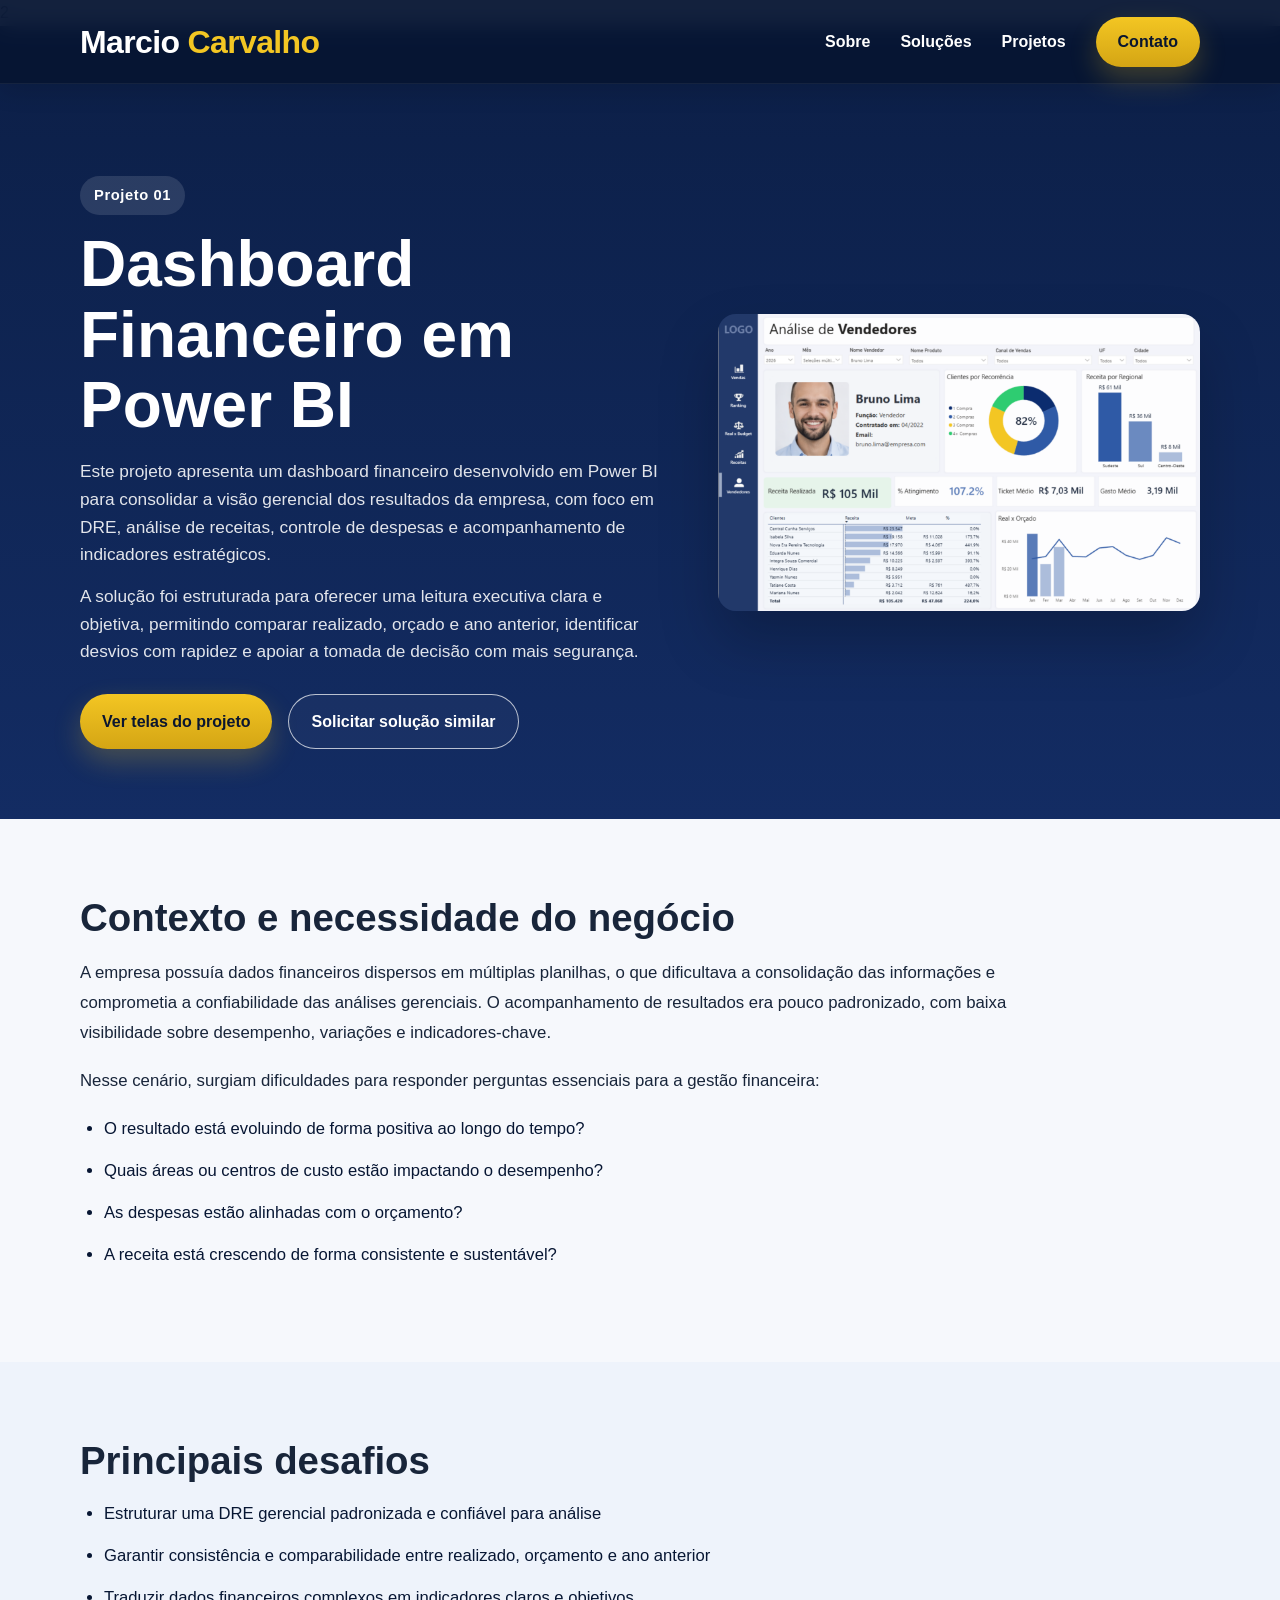
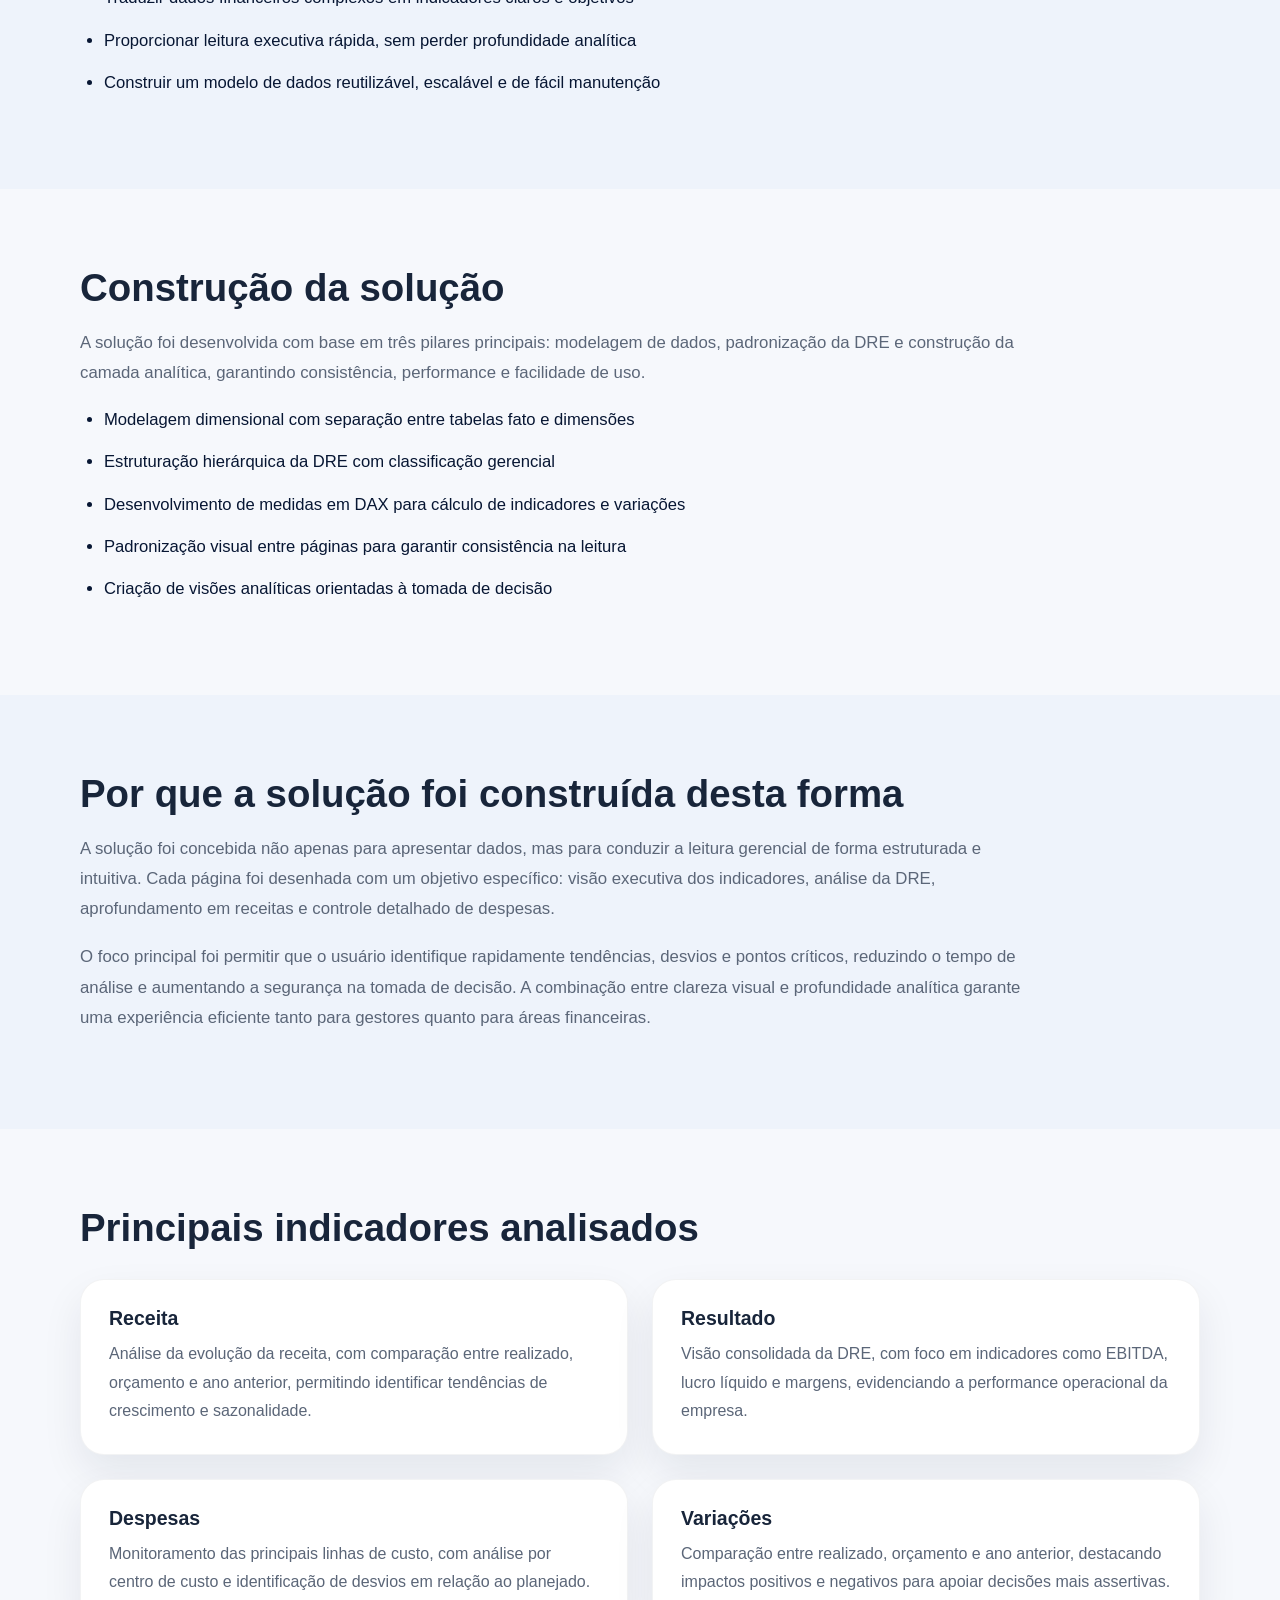
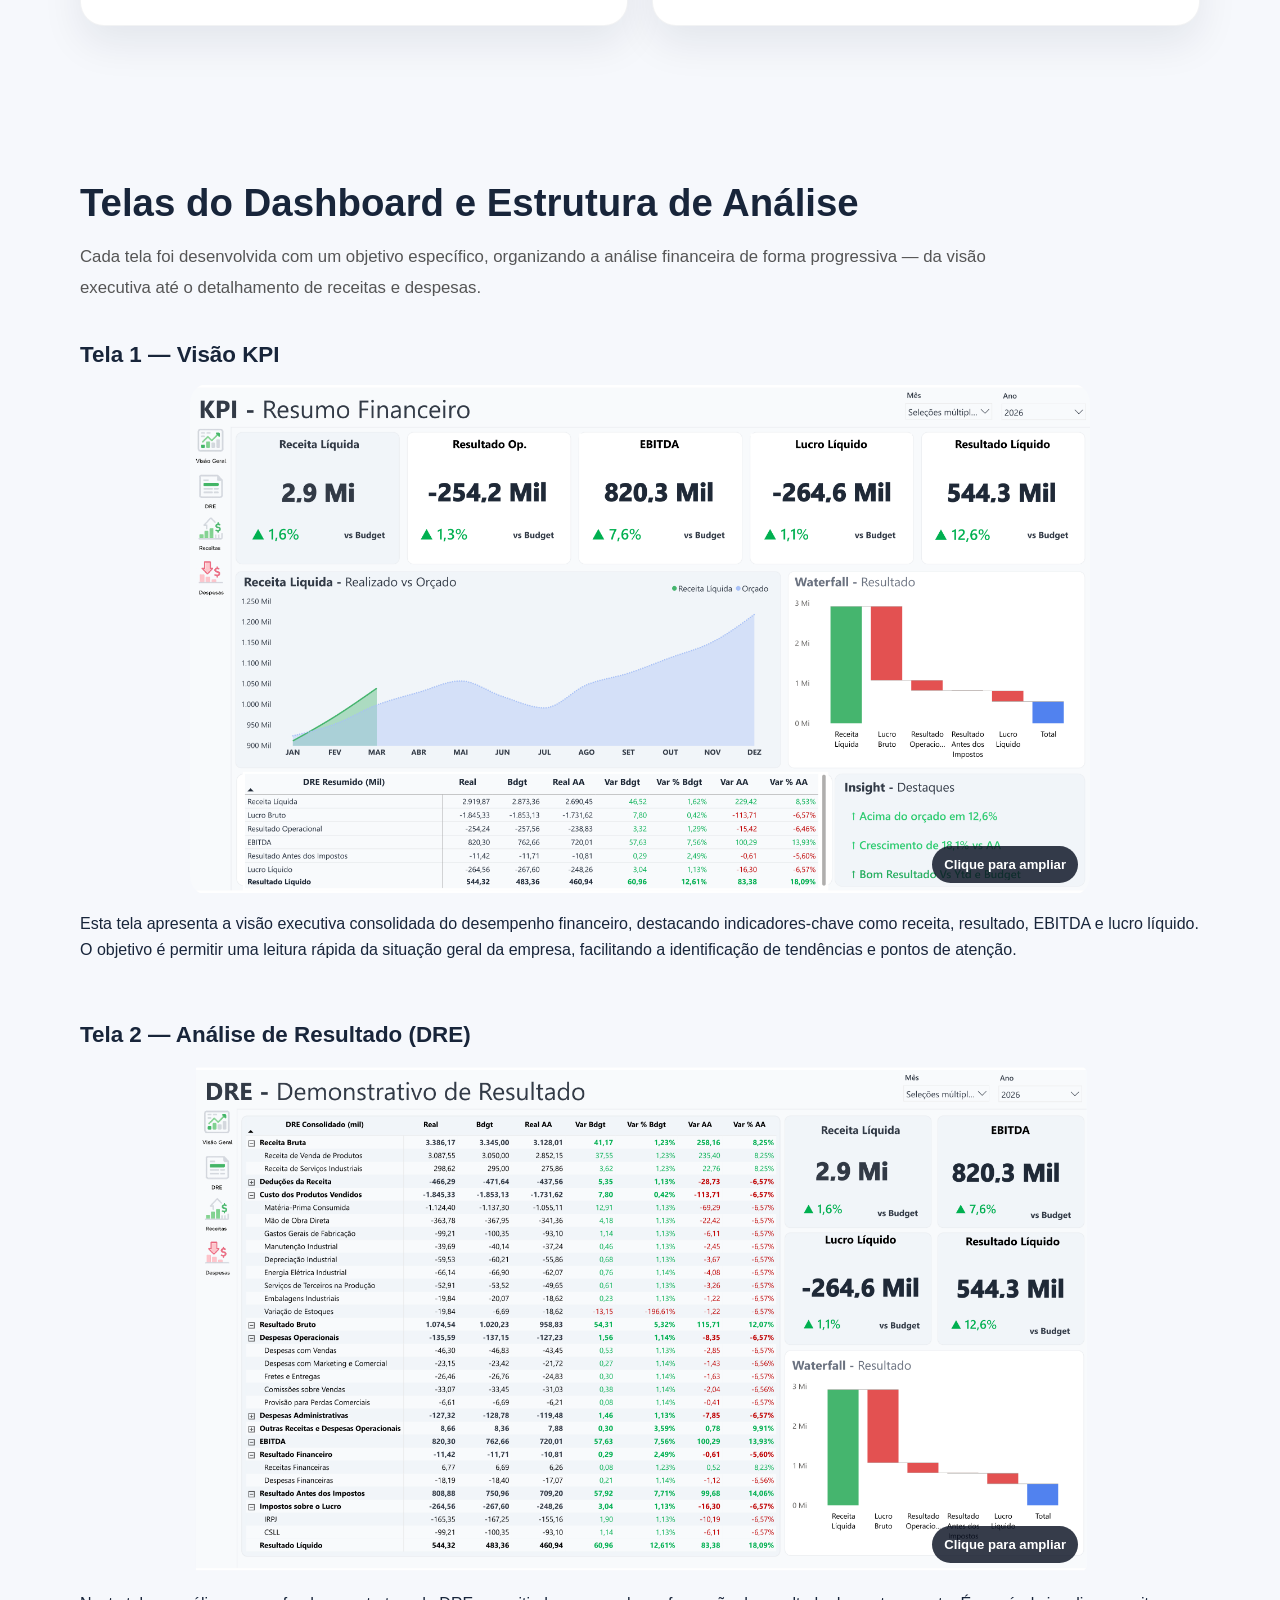
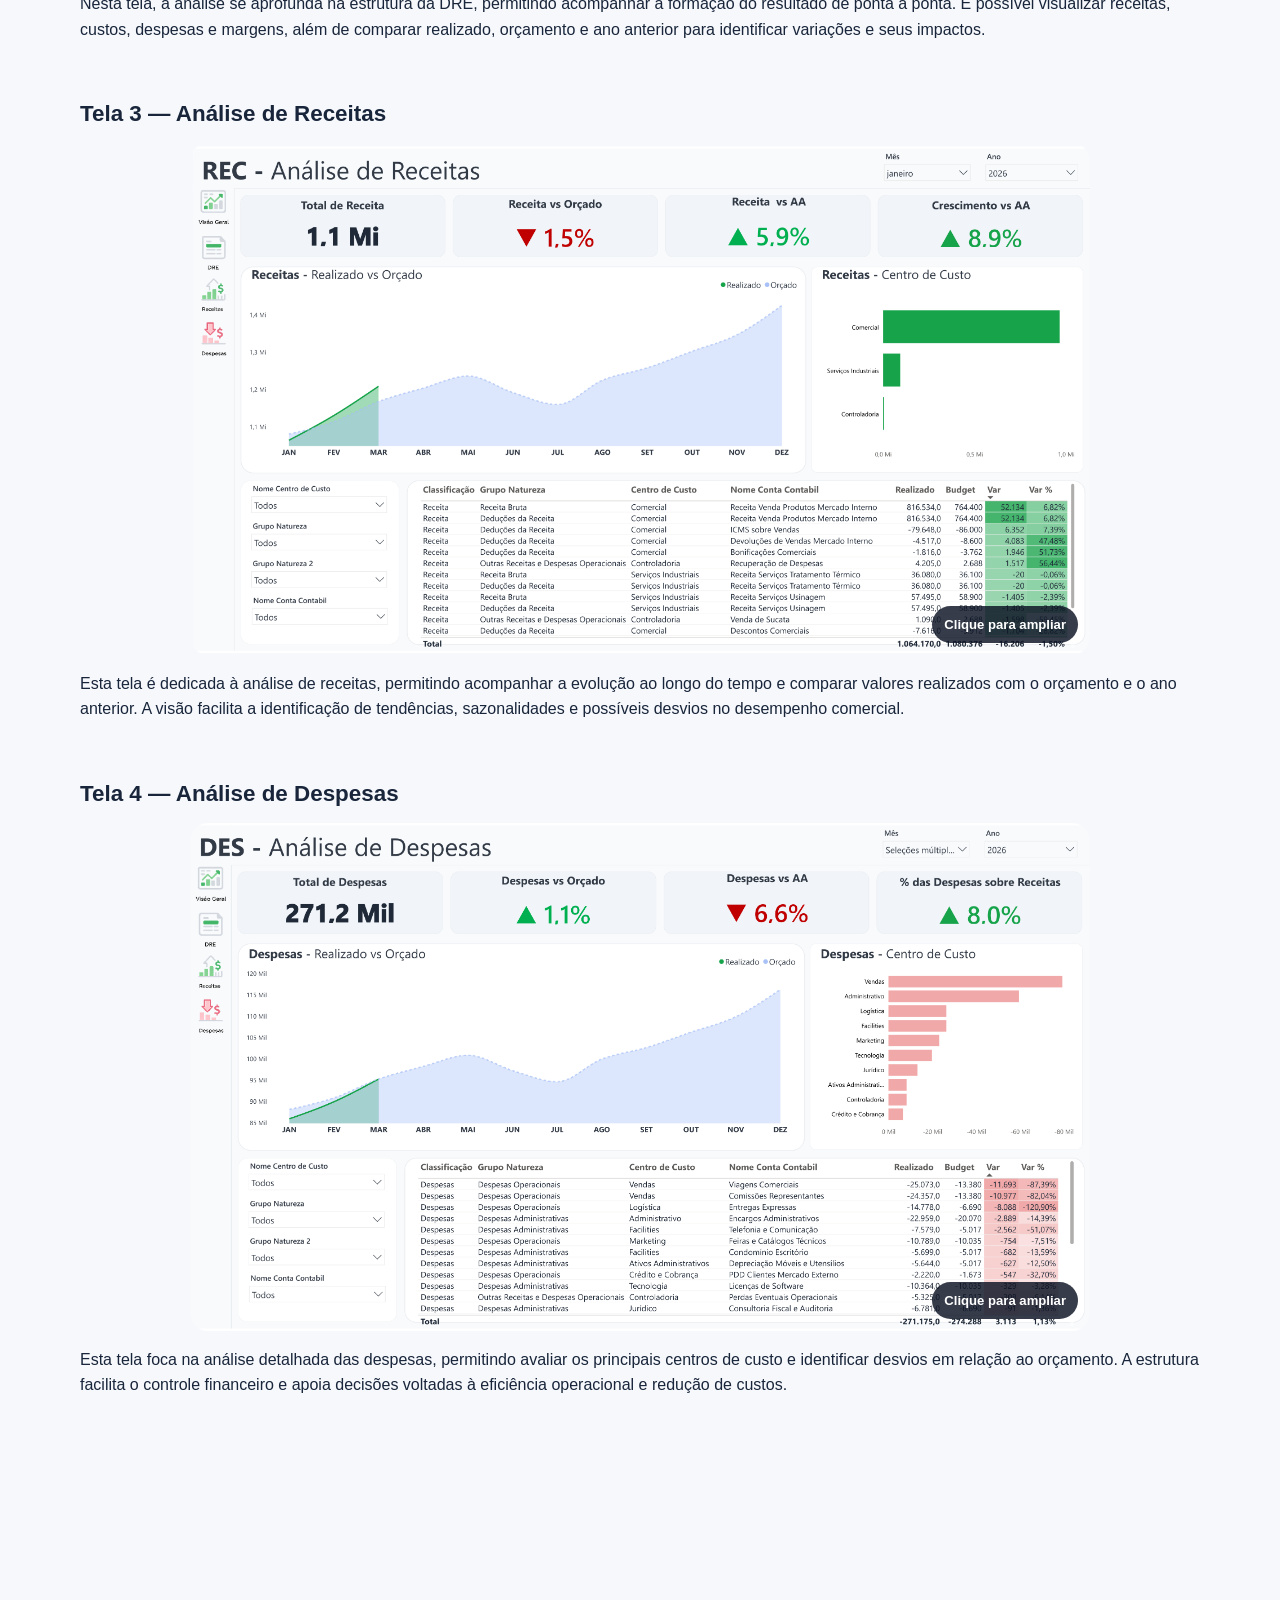
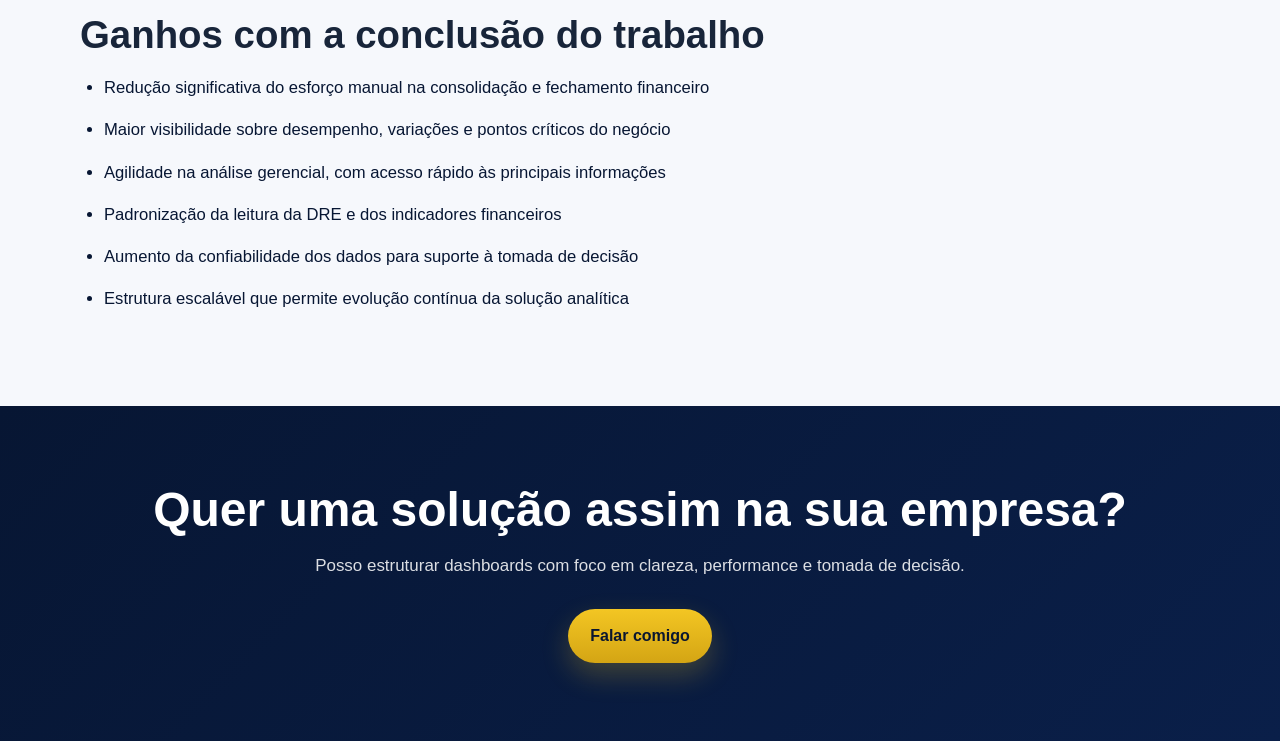
==== commit c71774e2: "Update projeto1.html" ====
--- a/projeto1.html
+++ b/projeto1.html
@@ -14,14 +14,14 @@
   <!-- SEO -->
   <title>Dashboard Financeiro em Power BI | DRE e Fluxo de Caixa</title>
   <meta name="description" content="Dashboard financeiro em Power BI com DRE, fluxo de caixa e análise de rentabilidade para suporte à decisão estratégica." />
-  <link rel="canonical" href="https://mlgc.com.br/projeto2.html" />
+  <link rel="canonical" href="https://mlgc.com.br/projeto1.html" />
 
   <!-- Open Graph -->
   <meta property="og:title" content="Dashboard Financeiro em Power BI | DRE e Fluxo de Caixa" />
   <meta property="og:description" content="Projeto de dashboard financeiro em Power BI com DRE, fluxo de caixa e análise de rentabilidade para suporte à decisão estratégica." />
   <meta property="og:type" content="article" />
   <meta property="og:url" content="https://mlgc.com.br/projeto1.html" />
-  <meta property="og:image" content="https://mlgc.com.br/assets/img/projeto2.jpg?v=1" />
+  <meta property="og:image" content="https://mlgc.com.br/assets/img/projeto1.jpg?v=1" />
   <meta property="og:image:width" content="1200" />
   <meta property="og:image:height" content="630" />
   <meta property="og:image:type" content="image/jpeg" />
@@ -36,7 +36,7 @@
   "@graph": [
     {
       "@type": "BreadcrumbList",
-      "@id": "https://mlgc.com.br/projeto2.html#breadcrumb",
+      "@id": "https://mlgc.com.br/projeto1.html#breadcrumb",
       "itemListElement": [
         {
           "@type": "ListItem",
@@ -54,14 +54,14 @@
           "@type": "ListItem",
           "position": 3,
           "name": "Dashboard Financeiro",
-          "item": "https://mlgc.com.br/projeto2.html"
+          "item": "https://mlgc.com.br/projeto1.html"
         }
       ]
     },
     {
       "@type": "WebPage",
-      "@id": "https://mlgc.com.br/projeto2.html#webpage",
-      "url": "https://mlgc.com.br/projeto2.html",
+      "@id": "https://mlgc.com.br/projeto1.html#webpage",
+      "url": "https://mlgc.com.br/projeto1.html",
       "name": "Dashboard Financeiro em Power BI | DRE e Fluxo de Caixa",
       "description": "Projeto de dashboard financeiro em Power BI com DRE, fluxo de caixa e análise de rentabilidade para suporte à decisão estratégica.",
       "inLanguage": "pt-BR",
@@ -69,21 +69,21 @@
         "@id": "https://mlgc.com.br/#website"
       },
       "about": {
-        "@id": "https://mlgc.com.br/projeto2.html#article"
+        "@id": "https://mlgc.com.br/projeto1.html#article"
       },
       "breadcrumb": {
-        "@id": "https://mlgc.com.br/projeto2.html#breadcrumb"
+        "@id": "https://mlgc.com.br/projeto1.html#breadcrumb"
       },
       "primaryImageOfPage": {
         "@type": "ImageObject",
-        "@id": "https://mlgc.com.br/projeto2.html#primaryimage",
-        "url": "https://mlgc.com.br/assets/img/projetos/projeto2/capa.webp",
-        "contentUrl": "https://mlgc.com.br/assets/img/projetos/projeto2/capa.webp"
+        "@id": "https://mlgc.com.br/projeto1.html#primaryimage",
+        "url": "https://mlgc.com.br/assets/img/projetos/projeto1/capa.webp",
+        "contentUrl": "https://mlgc.com.br/assets/img/projetos/projeto1/capa.webp"
       }
     },
     {
       "@type": "Article",
-      "@id": "https://mlgc.com.br/projeto2.html#article",
+      "@id": "https://mlgc.com.br/projeto1.html#article",
       "headline": "Dashboard Financeiro em Power BI",
       "alternativeHeadline": "Estudo de caso de dashboard financeiro com DRE, fluxo de caixa e análise gerencial",
       "description": "Estudo de caso de uma solução em Power BI para consolidar DRE, orçamento, realizado e indicadores financeiros em uma visão executiva clara e confiável.",
@@ -308,7 +308,7 @@
            data-lightbox-trigger
            data-image="assets/img/projetos/projeto1/capa.webp"
            data-alt="Visão geral do dashboard financeiro">
-        <img src="assets/img/projetos/projeto2/capa.webp" alt="Visão geral do dashboard financeiro">
+        <img src="assets/img/projetos/projeto1/capa.webp" alt="Visão geral do dashboard financeiro">
         <span class="zoom-hint">Clique para ampliar</span>
       </div>
 
@@ -325,7 +325,7 @@
        data-lightbox-trigger
        data-image="assets/img/projetos/projeto1/01.webp"
        data-alt="Análise detalhada da DRE">
-    <img src="assets/img/projetos/projeto2/01.webp" alt="Análise detalhada da DRE">
+    <img src="assets/img/projetos/projeto1/01.webp" alt="Análise detalhada da DRE">
     <span class="zoom-hint">Clique para ampliar</span>
   </div>
 
@@ -342,7 +342,7 @@
        data-lightbox-trigger
        data-image="assets/img/projetos/projeto1/02.webp"
        data-alt="Análise de receitas">
-    <img src="assets/img/projetos/projeto2/02.webp" alt="Análise de receitas">
+    <img src="assets/img/projetos/projeto1/02.webp" alt="Análise de receitas">
     <span class="zoom-hint">Clique para ampliar</span>
   </div>
 
@@ -359,7 +359,7 @@
        data-lightbox-trigger
        data-image="assets/img/projetos/projeto1/03.webp"
        data-alt="Análise de despesas">
-    <img src="assets/img/projetos/projeto2/03.webp" alt="Análise de despesas">
+    <img src="assets/img/projetos/projeto1/03.webp" alt="Análise de despesas">
     <span class="zoom-hint">Clique para ampliar</span>
   </div>
 
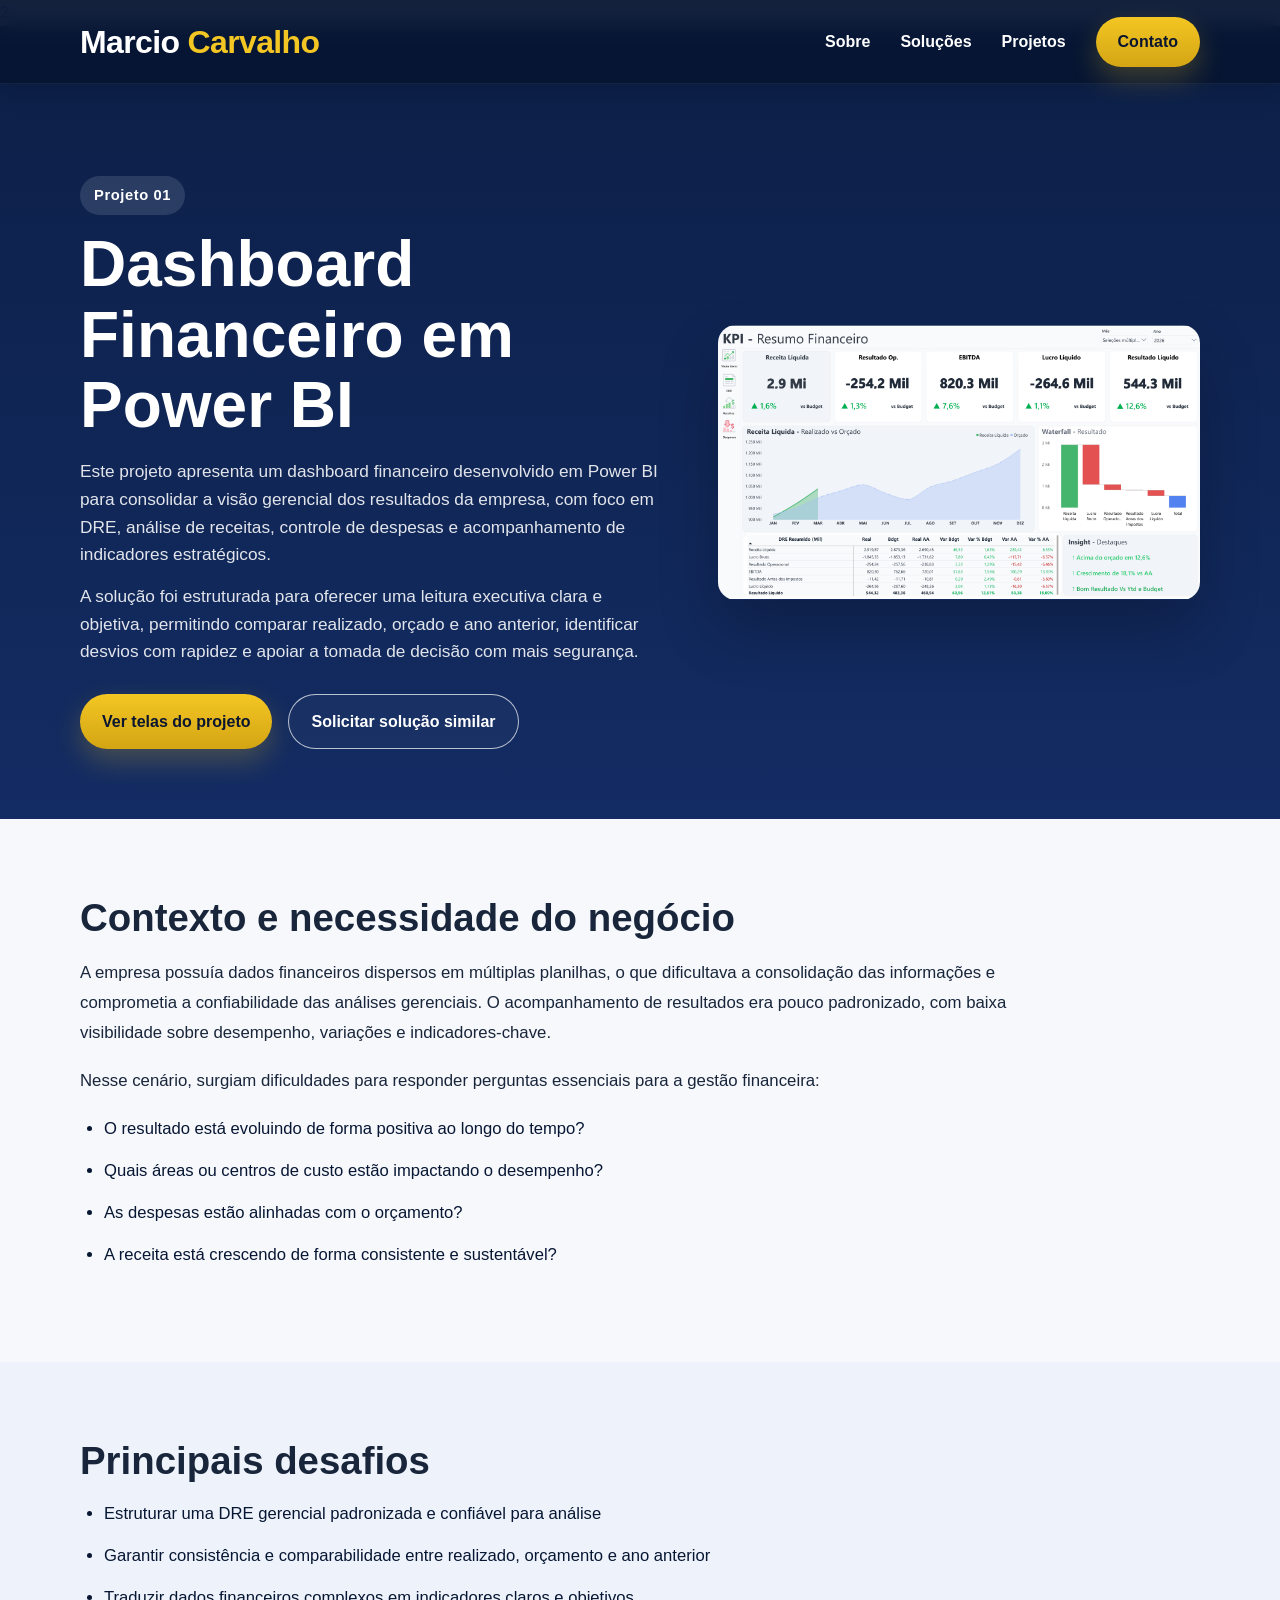
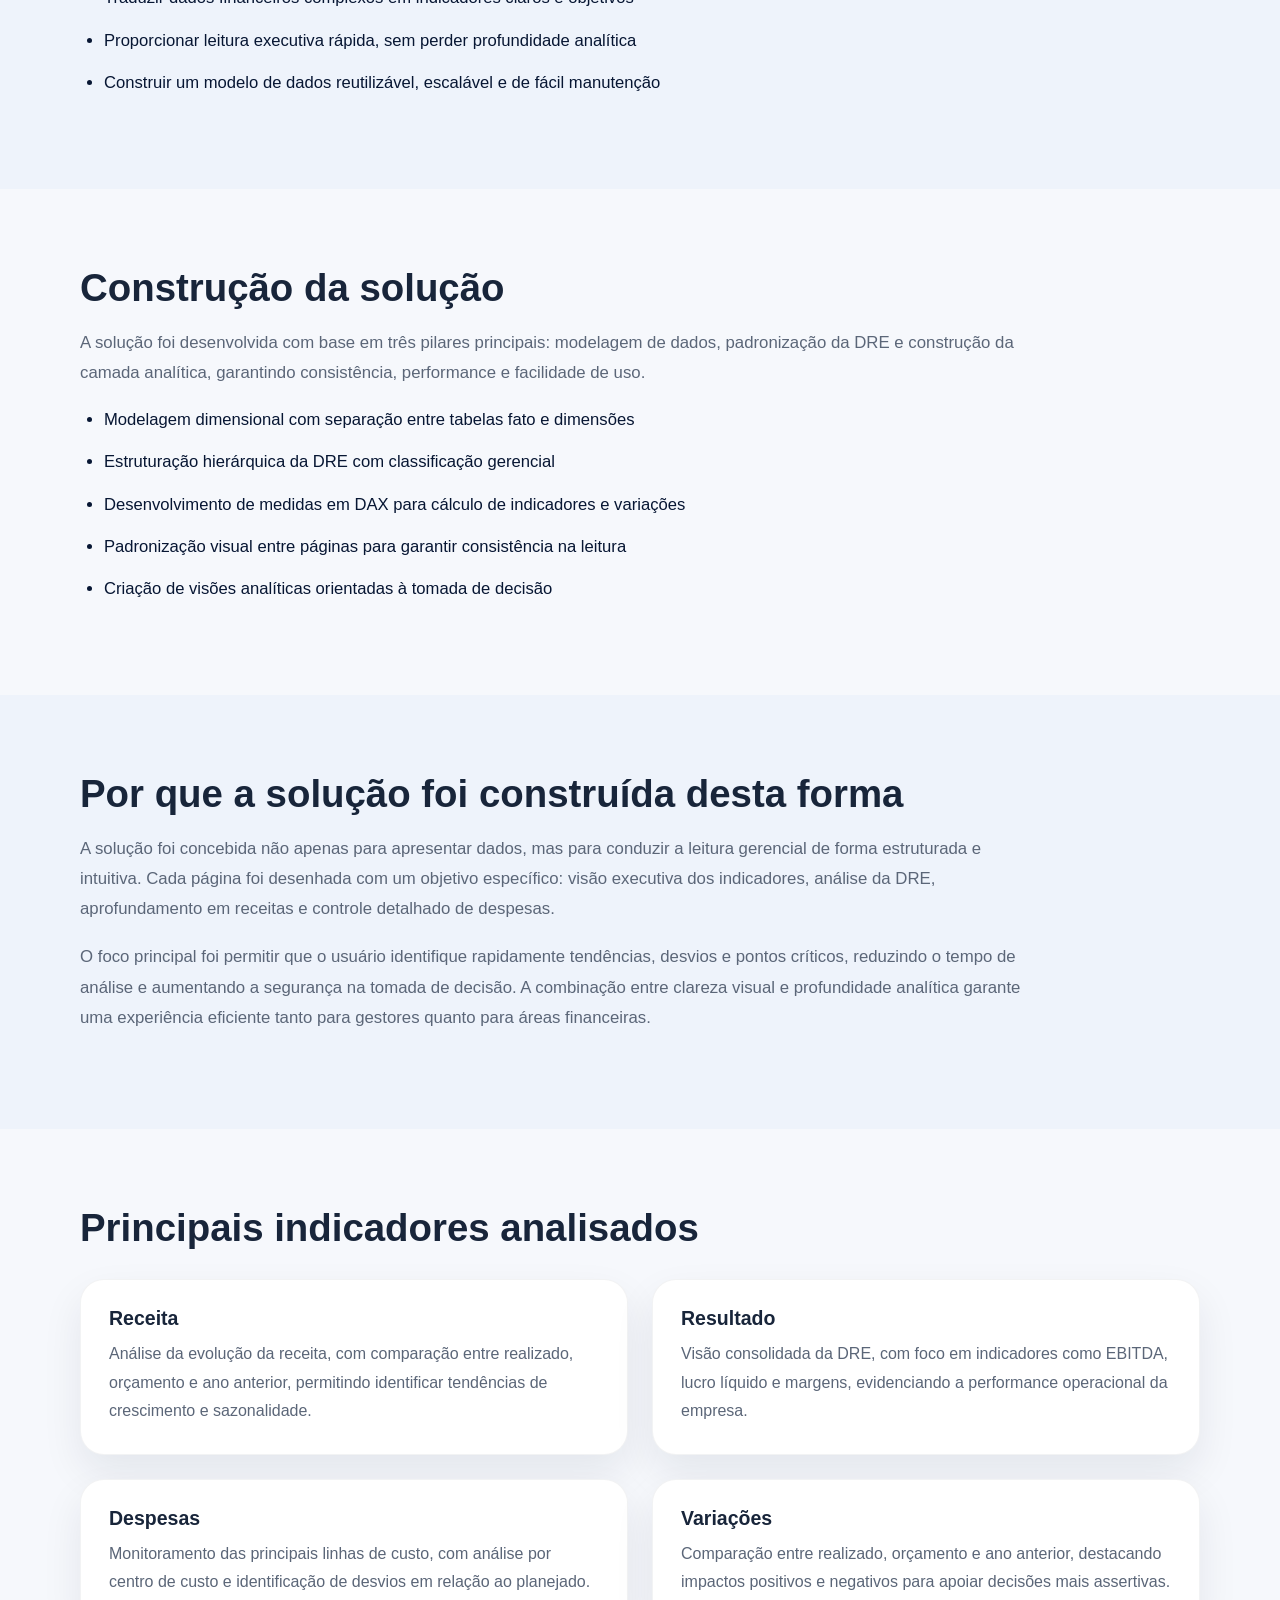
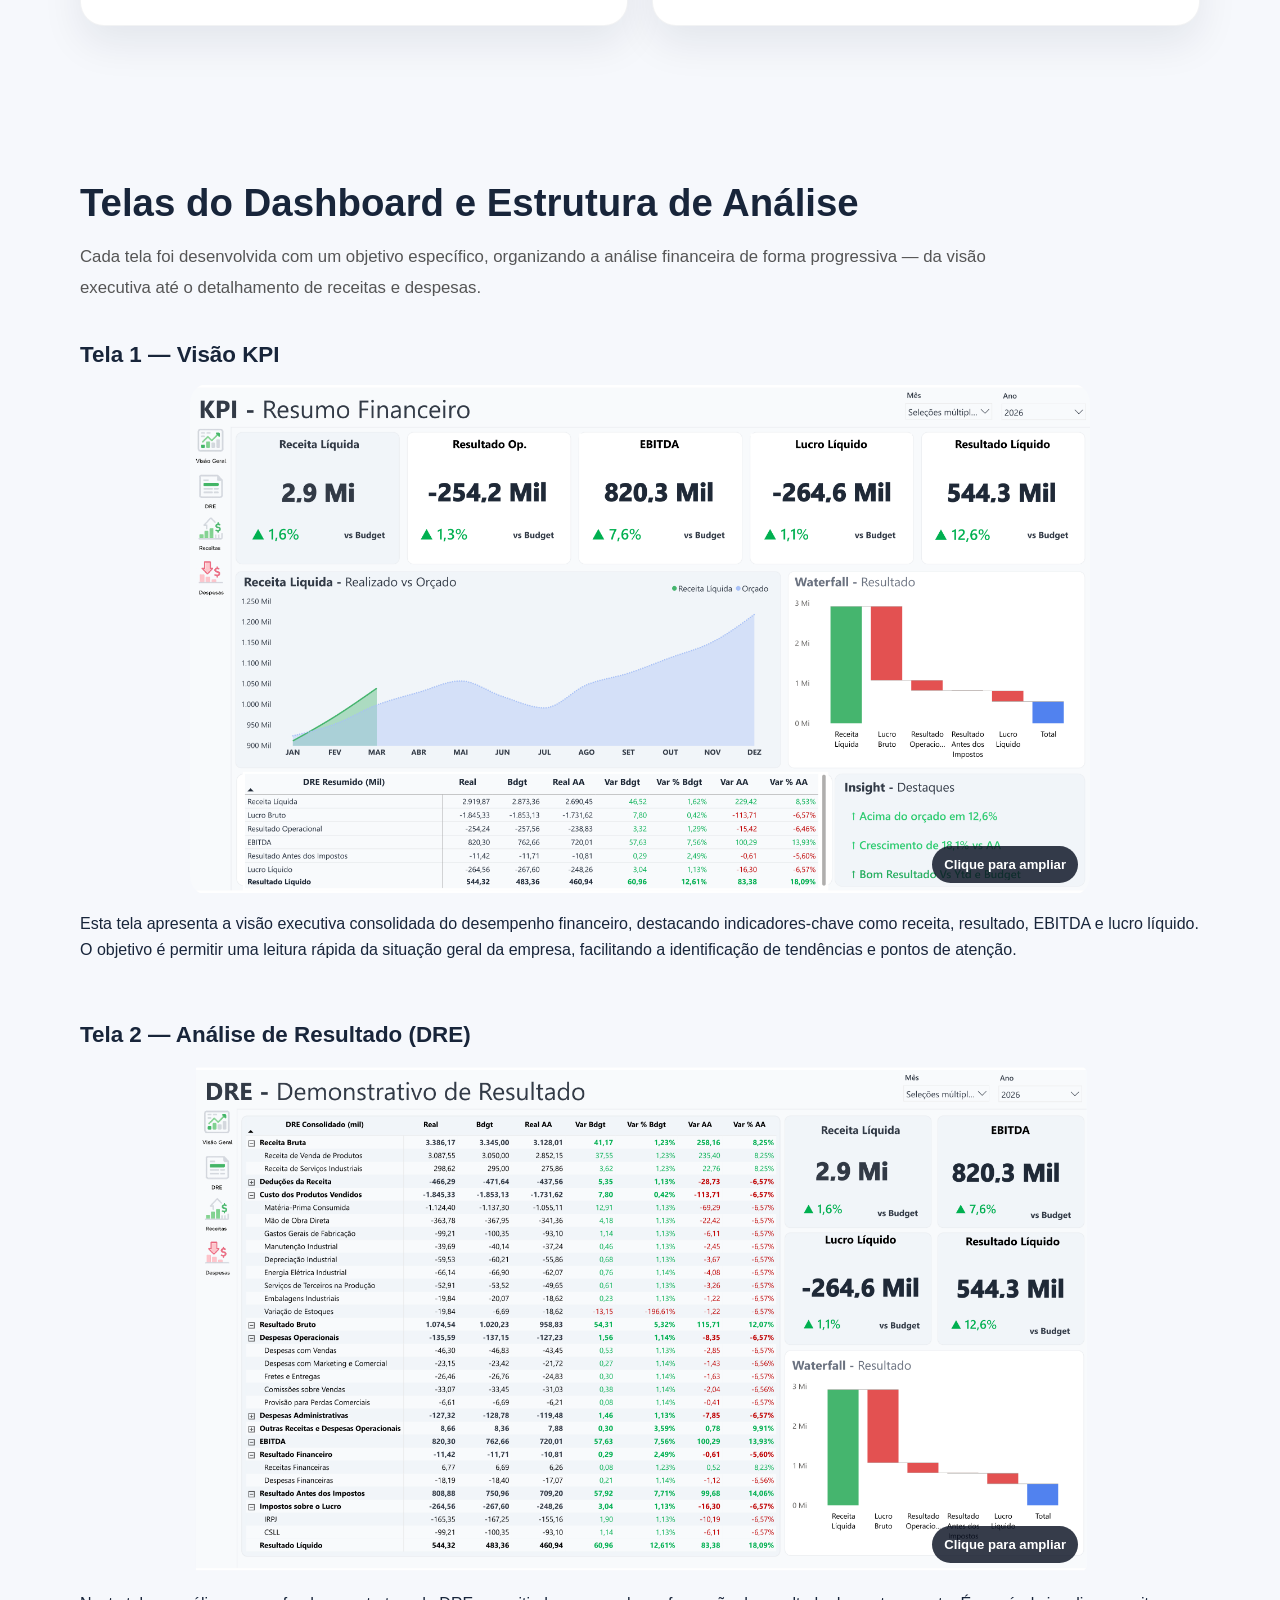
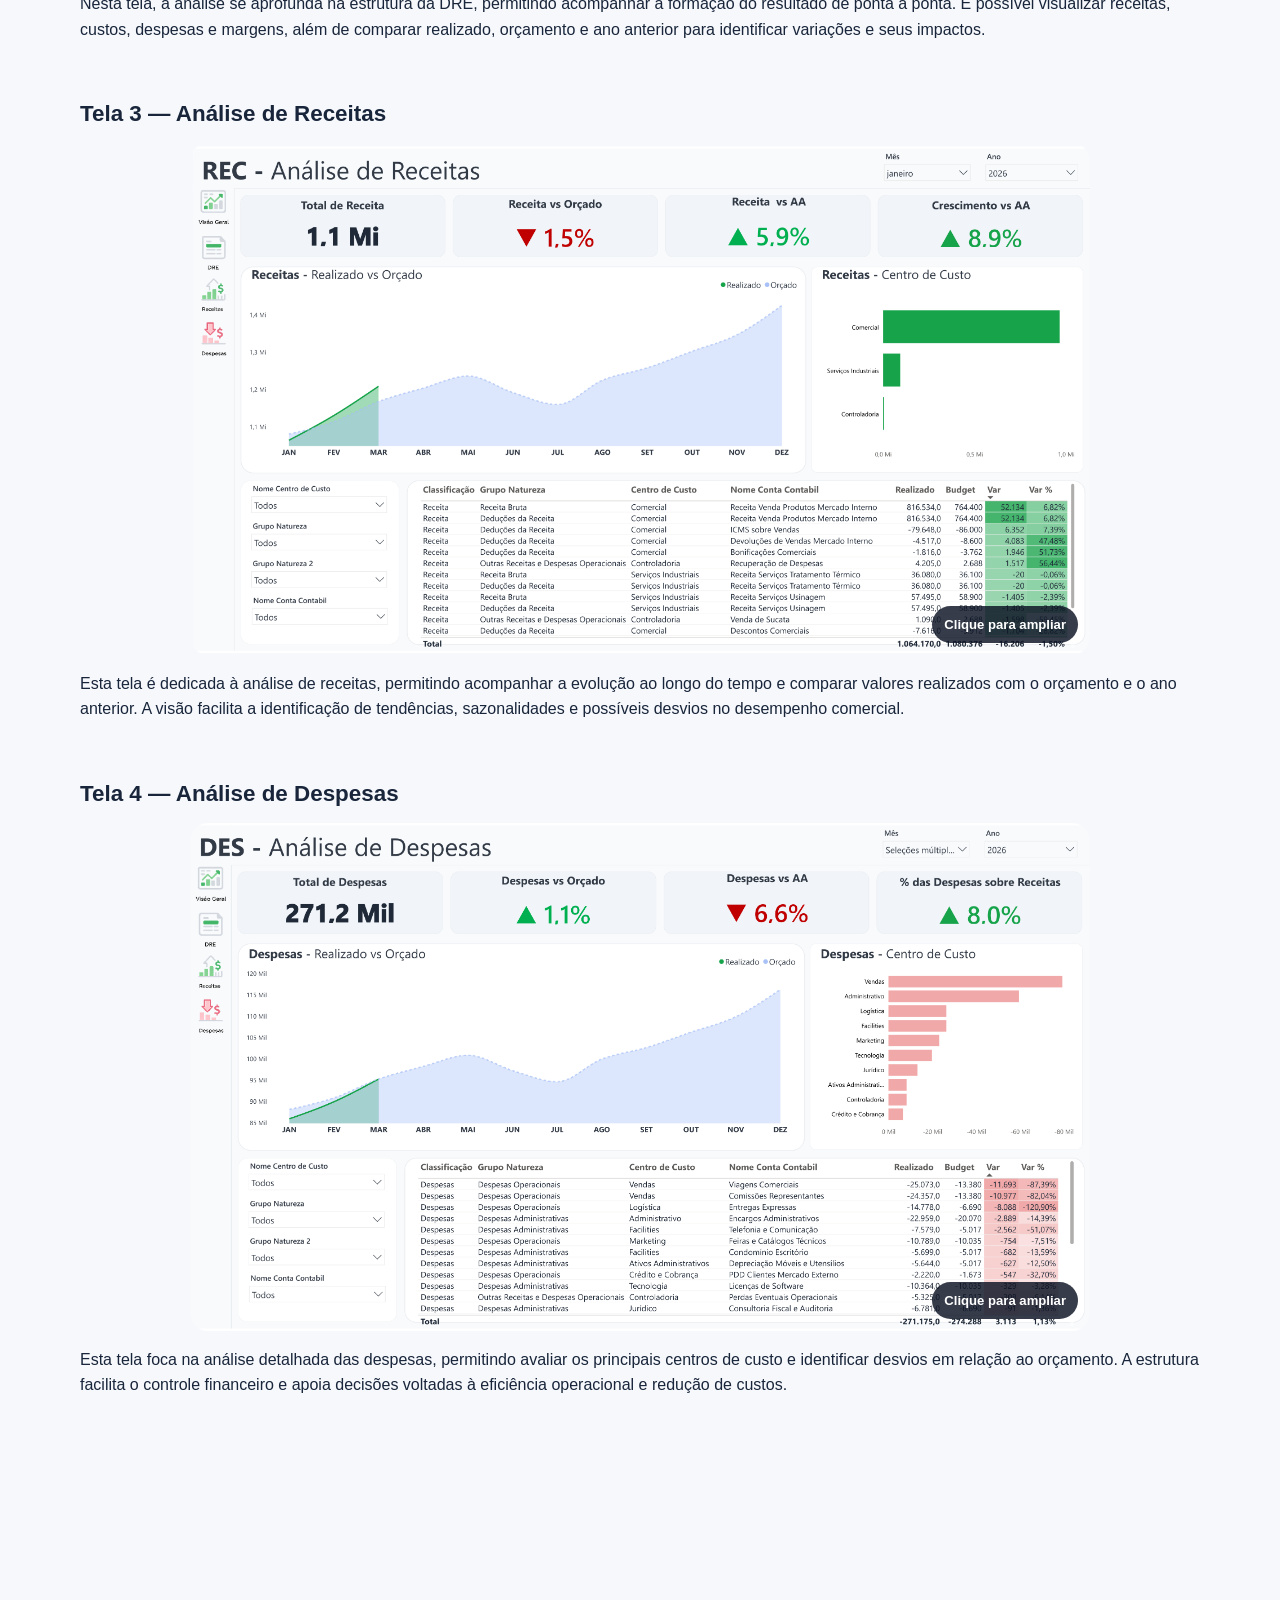
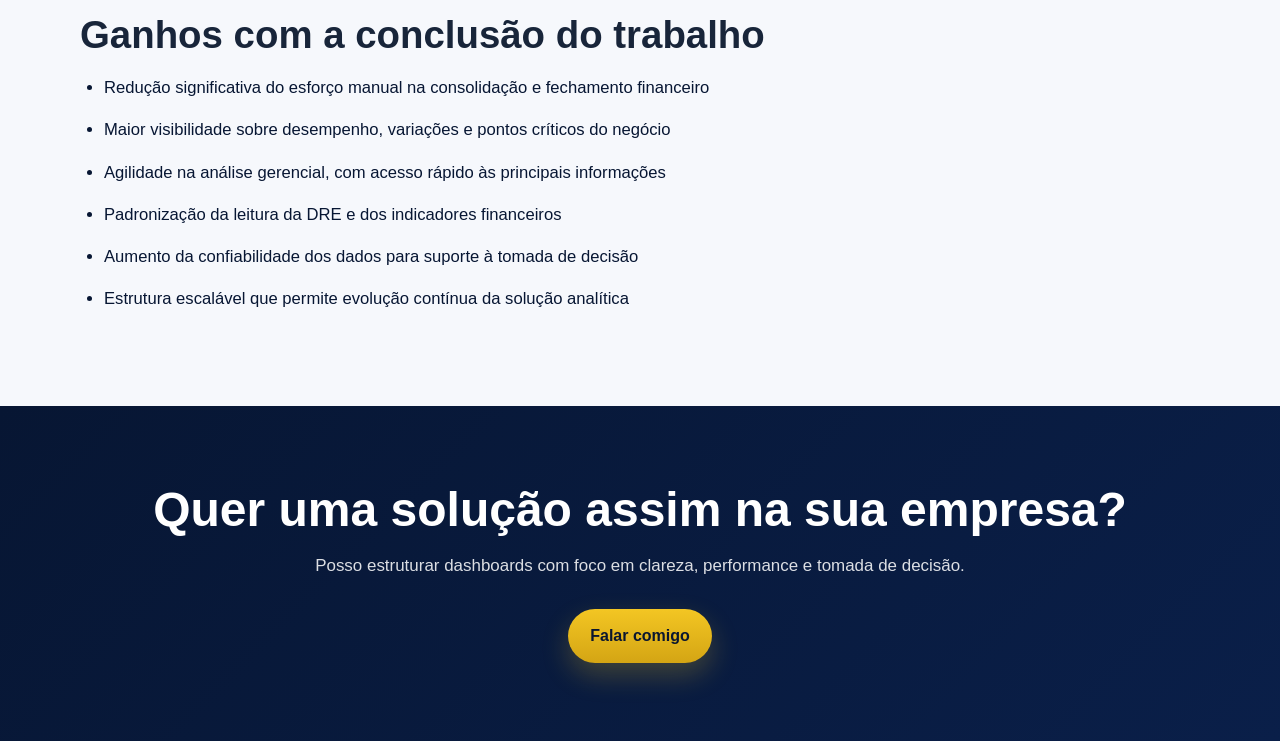
==== commit 15942514: "Update projeto1.html" ====
--- a/projeto1.html
+++ b/projeto1.html
@@ -187,7 +187,7 @@
       </div>
 
       <div class="project-hero-image">
-        <img src="/assets/img/projetos/projeto2/capa.webp" alt="Capa do Dashboard Financeiro em Power BI">
+        <img src="/assets/img/projetos/projeto1/capa.webp" alt="Capa do Dashboard Financeiro em Power BI">
       </div>
     </div>
   </section>
